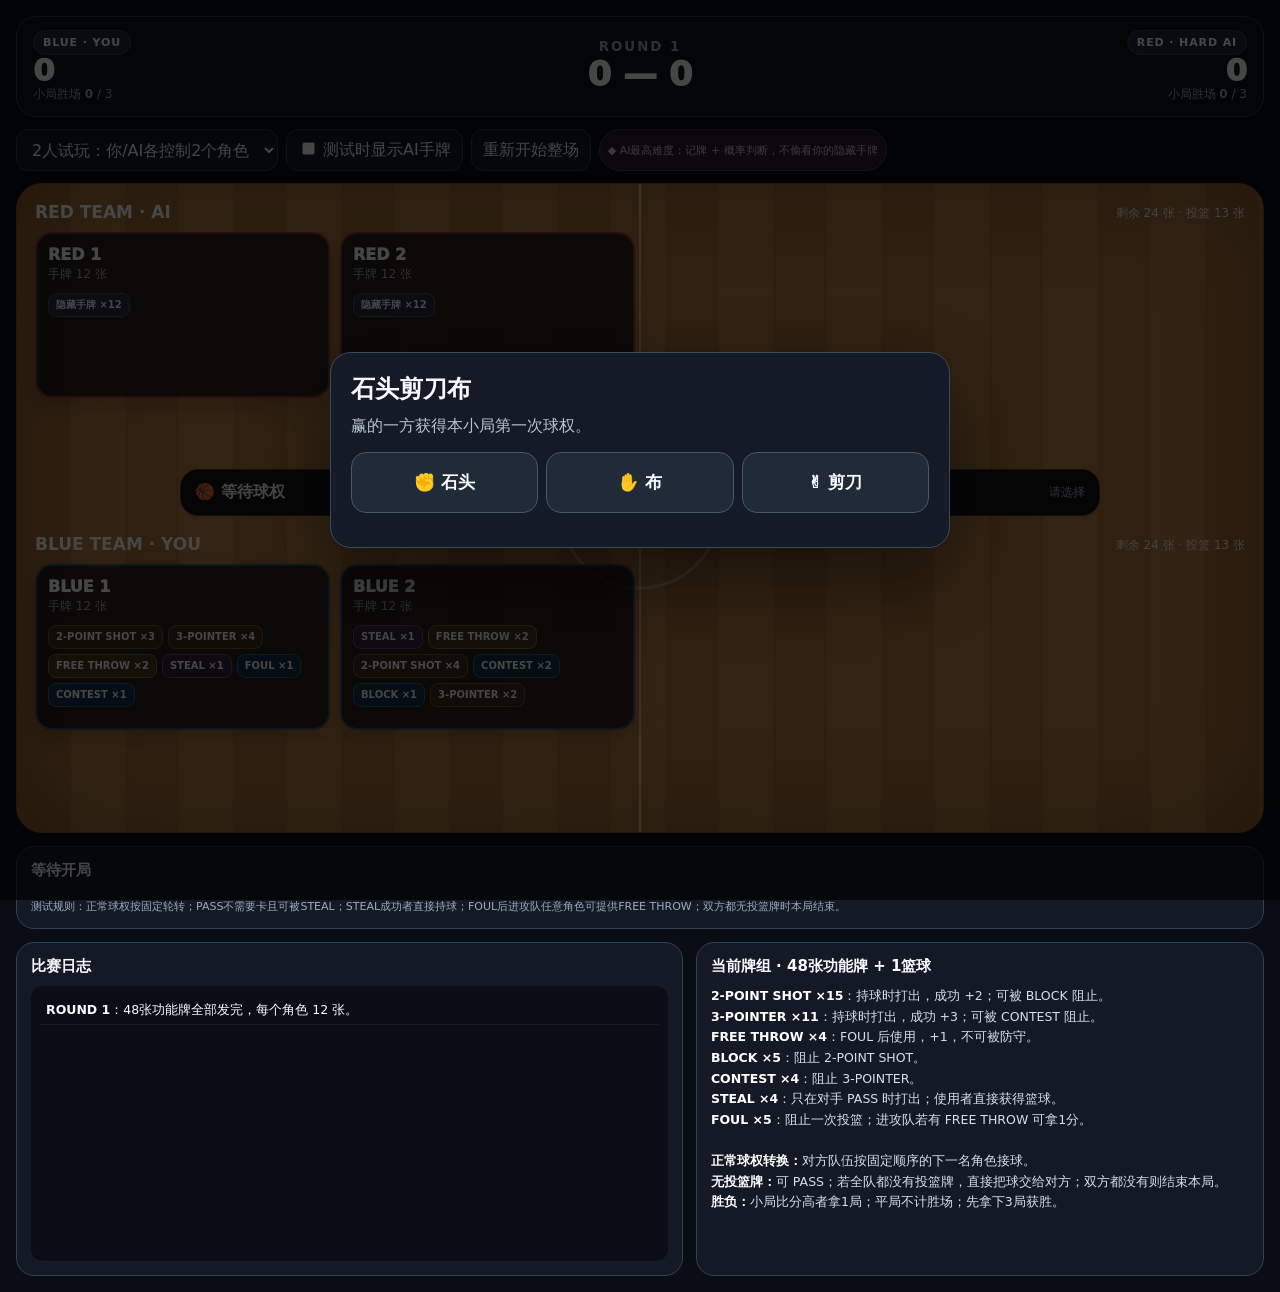
==== index.html @ f7224614 "Add basketball AI playtest prototype" ====
<!doctype html>
<html lang="zh-CN">
<head>
<meta charset="utf-8">
<meta name="viewport" content="width=device-width,initial-scale=1,viewport-fit=cover">
<title>Goal-Scoring Moment — Basketball Prototype</title>
<style>
:root{--bg:#090d14;--panel:#131a25;--panel2:#1a2331;--line:#344155;--text:#f7f9fc;--muted:#9cabbe;--blue:#3f9cff;--red:#ff5d65;--orange:#f4a340;--green:#52d38b;--yellow:#ffd65b;--purple:#b785ff}
*{box-sizing:border-box}html,body{margin:0;min-height:100%;background:#090d14;color:var(--text);font-family:Inter,ui-sans-serif,system-ui,-apple-system,BlinkMacSystemFont,"Segoe UI",sans-serif}button,select,input{font:inherit}button{cursor:pointer}.app{max-width:1440px;margin:auto;padding:16px}.top{position:sticky;top:8px;z-index:20;display:grid;grid-template-columns:1fr auto 1fr;gap:12px;align-items:center;padding:13px 16px;border:1px solid var(--line);border-radius:20px;background:rgba(15,20,29,.93);backdrop-filter:blur(14px);box-shadow:0 12px 32px rgba(0,0,0,.25)}.teamHead{display:flex;gap:10px;align-items:center}.teamHead.red{justify-content:flex-end;text-align:right}.tag{display:inline-flex;padding:5px 9px;border-radius:999px;font-size:11px;font-weight:900;letter-spacing:.08em;background:#202a39;border:1px solid #3a475b}.roundPts{font-size:31px;font-weight:1000;line-height:1}.wins{font-size:12px;color:var(--muted)}.center{text-align:center}.center small{display:block;color:var(--muted);letter-spacing:.15em;font-weight:800}.score{font-size:34px;font-weight:1000}.tools{display:flex;flex-wrap:wrap;gap:8px;margin:12px 0}.tool{color:var(--text);background:var(--panel);border:1px solid var(--line);border-radius:12px;padding:9px 11px}.tool:hover{border-color:#60718d}.court{position:relative;overflow:hidden;border-radius:26px;border:1px solid #6f5235;background:repeating-linear-gradient(90deg,#a9723a 0 54px,#b67e42 54px 108px);box-shadow:inset 0 0 120px rgba(0,0,0,.26);min-height:650px}.court:before{content:"";position:absolute;inset:0;background:linear-gradient(90deg,transparent 49.88%,rgba(255,255,255,.45) 49.9% 50.1%,transparent 50.12%),radial-gradient(circle at 50% 50%,transparent 0 78px,rgba(255,255,255,.35) 79px 81px,transparent 82px);pointer-events:none}.half{position:relative;z-index:2;padding:18px}.half.ai{min-height:285px}.half.you{min-height:285px}.halfTitle{display:flex;justify-content:space-between;align-items:end;margin-bottom:10px}.halfTitle h2{margin:0;font-size:17px}.halfTitle span{font-size:12px;color:#e6edf7}.roles{display:grid;grid-template-columns:repeat(4,minmax(0,1fr));gap:10px}.role{position:relative;min-height:166px;padding:11px;border-radius:17px;background:rgba(8,12,18,.79);border:2px solid rgba(255,255,255,.14);box-shadow:0 8px 24px rgba(0,0,0,.18);transition:.2s}.role.blue{border-color:rgba(63,156,255,.4)}.role.red{border-color:rgba(255,93,101,.4)}.role.ball{transform:translateY(-3px);box-shadow:0 0 0 3px rgba(244,163,64,.5),0 12px 28px rgba(0,0,0,.3)}.roleTop{display:flex;justify-content:space-between;align-items:center;gap:8px}.roleName{font-weight:950}.ball{font-size:26px}.count{font-size:12px;color:var(--muted);margin-top:2px}.chips{display:flex;flex-wrap:wrap;gap:5px;margin-top:10px}.chip{font-size:10px;font-weight:900;line-height:1;padding:6px 7px;border-radius:8px;border:1px solid #44536a;background:#243043}.chip.off{background:#422e18;border-color:#795329}.chip.def{background:#17354b;border-color:#2d678c}.chip.ft{background:#41391b;border-color:#7f702e}.chip.util{background:#352641;border-color:#6c4b84}.middle{position:relative;z-index:4;width:min(94%,920px);margin:0 auto;padding:12px 14px;border-radius:18px;background:rgba(8,13,20,.92);border:1px solid rgba(255,255,255,.17);display:grid;grid-template-columns:1fr auto 1fr;gap:12px;align-items:center}.middle .pos{font-weight:950}.middle .state{text-align:center;font-weight:900}.middle .hint{text-align:right;color:var(--muted);font-size:12px}.actionPanel{margin-top:13px;padding:14px;border-radius:18px;border:1px solid var(--line);background:var(--panel)}.actionPanel h3{margin:0 0 10px;font-size:15px}.actions{display:flex;flex-wrap:wrap;gap:8px}.btn{border:0;border-radius:12px;padding:10px 13px;color:white;font-weight:900;background:#344155}.btn.orange{background:#9a5819}.btn.blue{background:#22699f}.btn.red{background:#9c3a3f}.btn.green{background:#247349}.btn.purple{background:#68418c}.btn.ghost{background:#273142;border:1px solid #46546b}.btn:disabled{opacity:.35;cursor:not-allowed}.gridBottom{display:grid;grid-template-columns:1.08fr .92fr;gap:13px;margin-top:13px}.box{padding:14px;border-radius:18px;border:1px solid var(--line);background:var(--panel)}.box h3{margin:0 0 10px;font-size:15px}.log{height:275px;overflow:auto;padding:9px;border-radius:12px;background:#090e16;font-size:12.5px;line-height:1.55}.line{padding:5px 6px;border-bottom:1px solid rgba(255,255,255,.05)}.line.good{color:#bff5d3}.line.bad{color:#ffc0c4}.rules{font-size:12.5px;line-height:1.65;color:#d5deea}.rules strong{color:white}.subtle{color:var(--muted)}.overlay{display:none;position:fixed;inset:0;z-index:100;align-items:center;justify-content:center;padding:16px;background:rgba(0,0,0,.72)}.overlay.show{display:flex}.modal{width:min(620px,100%);padding:20px;border-radius:21px;background:#141b27;border:1px solid #3b495f;box-shadow:0 28px 90px rgba(0,0,0,.55)}.modal h2{margin:0 0 8px}.modal p{margin:7px 0;color:#b8c3d2;line-height:1.6}.modalActions{display:flex;flex-wrap:wrap;gap:8px;margin-top:14px}.choiceCards{display:grid;grid-template-columns:repeat(3,1fr);gap:8px;margin-top:14px}.choice{padding:18px 10px;border-radius:15px;border:1px solid #48566e;background:#202a39;color:#fff;font-weight:950;font-size:17px}.choice:hover{border-color:#91a3be}.tiny{font-size:11px;color:var(--muted);margin-top:9px}.aiBadge{display:inline-flex;align-items:center;gap:6px;padding:5px 8px;border-radius:999px;background:#2b2033;border:1px solid #584067;font-size:11px;color:#e4c9f4}.pulse{animation:pulse 1.1s infinite alternate}@keyframes pulse{from{filter:brightness(.9)}to{filter:brightness(1.25)}}
@media(max-width:920px){.roles{grid-template-columns:repeat(2,minmax(0,1fr))}.gridBottom{grid-template-columns:1fr}}
@media(max-width:620px){.app{padding:8px}.top{grid-template-columns:1fr 1fr}.center{grid-column:1/-1;grid-row:1}.teamHead{grid-row:2}.score{font-size:28px}.court{min-height:auto}.half{padding:10px}.roles{gap:7px}.role{min-height:145px;padding:9px}.middle{grid-template-columns:1fr;text-align:center}.middle .hint{text-align:center}.gridBottom{grid-template-columns:1fr}.tool{font-size:12px}.btn{font-size:12px;padding:9px 10px}.choiceCards{grid-template-columns:1fr}}
</style>
</head>
<body>
<div class="app">
  <div class="top">
    <div class="teamHead">
      <div><span class="tag">BLUE · YOU</span><div class="roundPts" id="blueScore">0</div><div class="wins">小局胜场 <b id="blueWins">0</b> / 3</div></div>
    </div>
    <div class="center"><small>ROUND <span id="roundNo">1</span></small><div class="score"><span id="centerBlue">0</span> — <span id="centerRed">0</span></div></div>
    <div class="teamHead red">
      <div><span class="tag">RED · HARD AI</span><div class="roundPts" id="redScore">0</div><div class="wins">小局胜场 <b id="redWins">0</b> / 3</div></div>
    </div>
  </div>

  <div class="tools">
    <select class="tool" id="mode">
      <option value="2">2人试玩：你/AI各控制2个角色</option>
      <option value="4">4人结构：每队2个角色</option>
      <option value="6">6人结构：每队3个角色</option>
      <option value="8">8人结构：每队4个角色</option>
    </select>
    <label class="tool"><input type="checkbox" id="reveal"> 测试时显示AI手牌</label>
    <button class="tool" id="restart">重新开始整场</button>
    <span class="aiBadge">◆ AI最高难度：记牌 + 概率判断，不偷看你的隐藏手牌</span>
  </div>

  <div class="court">
    <section class="half ai">
      <div class="halfTitle"><h2>RED TEAM · AI</h2><span id="redInfo"></span></div>
      <div class="roles" id="redRoles"></div>
    </section>
    <div class="middle">
      <div class="pos" id="possession">🏀 等待开局</div>
      <div class="state" id="stateText">石头剪刀布决定首攻</div>
      <div class="hint" id="hint">48张功能牌全部发完</div>
    </div>
    <section class="half you">
      <div class="halfTitle"><h2>BLUE TEAM · YOU</h2><span id="blueInfo"></span></div>
      <div class="roles" id="blueRoles"></div>
    </section>
  </div>

  <div class="actionPanel">
    <h3 id="actionTitle">等待开局</h3>
    <div class="actions" id="actions"></div>
    <div class="tiny">测试规则：正常球权按固定轮转；PASS不需要卡且可被STEAL；STEAL成功者直接持球；FOUL后进攻队任意角色可提供FREE THROW；双方都无投篮牌时本局结束。</div>
  </div>

  <div class="gridBottom">
    <div class="box"><h3>比赛日志</h3><div class="log" id="log"></div></div>
    <div class="box"><h3>当前牌组 · 48张功能牌 + 1篮球</h3><div class="rules">
      <strong>2-POINT SHOT ×15</strong>：持球时打出，成功 +2；可被 BLOCK 阻止。<br>
      <strong>3-POINTER ×11</strong>：持球时打出，成功 +3；可被 CONTEST 阻止。<br>
      <strong>FREE THROW ×4</strong>：FOUL 后使用，+1，不可被防守。<br>
      <strong>BLOCK ×5</strong>：阻止 2-POINT SHOT。<br>
      <strong>CONTEST ×4</strong>：阻止 3-POINTER。<br>
      <strong>STEAL ×4</strong>：只在对手 PASS 时打出；使用者直接获得篮球。<br>
      <strong>FOUL ×5</strong>：阻止一次投篮；进攻队若有 FREE THROW 可拿1分。<br><br>
      <strong>正常球权转换：</strong>对方队伍按固定顺序的下一名角色接球。<br>
      <strong>无投篮牌：</strong>可 PASS；若全队都没有投篮牌，直接把球交给对方；双方都没有则结束本局。<br>
      <strong>胜负：</strong>小局比分高者拿1局；平局不计胜场；先拿下3局获胜。
    </div></div>
  </div>
</div>

<div class="overlay" id="overlay"><div class="modal"><h2 id="modalTitle"></h2><div id="modalBody"></div><div class="modalActions" id="modalActions"></div></div></div>

<script>
(() => {
'use strict';
const SPEC={TWO:15,THREE:11,FT:4,BLOCK:5,CONTEST:4,STEAL:4,FOUL:5};
const NAME={TWO:'2-POINT SHOT',THREE:'3-POINTER',FT:'FREE THROW',BLOCK:'BLOCK',CONTEST:'CONTEST',STEAL:'STEAL',FOUL:'FOUL'};
const ELEM=id=>document.getElementById(id);
let G=null, busy=false;

function other(t){return t==='blue'?'red':'blue'}
function countCard(role,c){return role.hand.reduce((n,x)=>n+(x===c),0)}
function teamCount(team,c){return G.roles[team].reduce((n,r)=>n+countCard(r,c),0)}
function teamShots(team){return teamCount(team,'TWO')+teamCount(team,'THREE')}
function totalHand(team){return G.roles[team].reduce((n,r)=>n+r.hand.length,0)}
function roleById(id){return [...G.roles.blue,...G.roles.red].find(r=>r.id===id)}
function holder(){return G.holder?roleById(G.holder):null}
function removeCard(role,c){const i=role.hand.indexOf(c);if(i<0)return false;role.hand.splice(i,1);G.played[c]++;return true}
function sleep(ms){return new Promise(r=>setTimeout(r,ms))}
function shuffle(a){for(let i=a.length-1;i>0;i--){const j=Math.floor(Math.random()*(i+1));[a[i],a[j]]=[a[j],a[i]]}return a}
function makeDeck(){const a=[];Object.entries(SPEC).forEach(([c,n])=>{for(let i=0;i<n;i++)a.push(c)});return shuffle(a)}
function roleCount(mode){if(mode===6)return 3;if(mode===8)return 4;return 2}
function cardsPerRole(mode){return 48/(roleCount(mode)*2)}
function makeRole(team,i){return{id:(team==='blue'?'B':'R')+(i+1),team,label:(team==='blue'?'BLUE ':'RED ')+(i+1),hand:[]}}
function log(msg,cls=''){const d=document.createElement('div');d.className='line '+cls;d.innerHTML=msg;ELEM('log').appendChild(d);ELEM('log').scrollTop=ELEM('log').scrollHeight}
function clearLog(){ELEM('log').innerHTML=''}
function setStatus(s,h=''){ELEM('stateText').textContent=s;ELEM('hint').textContent=h}
function showModal(title,body,buttons=[]){ELEM('modalTitle').textContent=title;ELEM('modalBody').innerHTML=body;const a=ELEM('modalActions');a.innerHTML='';buttons.forEach(b=>{const x=document.createElement('button');x.className='btn '+(b.cls||'ghost');x.textContent=b.text;x.onclick=()=>{hideModal();b.fn&&b.fn()};a.appendChild(x)});ELEM('overlay').classList.add('show')}
function hideModal(){ELEM('overlay').classList.remove('show')}

function newMatch(){
  const mode=+ELEM('mode').value;
  G={mode,round:1,wins:{blue:0,red:0},score:{blue:0,red:0},roles:{blue:[],red:[]},holder:null,next:{blue:0,red:0},played:{TWO:0,THREE:0,FT:0,BLOCK:0,CONTEST:0,STEAL:0,FOUL:0},roundOver:false,matchOver:false};
  clearLog();setupRound();
}
function setupRound(){
  const n=roleCount(G.mode), deck=makeDeck(), each=cardsPerRole(G.mode);
  G.score={blue:0,red:0};G.holder=null;G.next={blue:0,red:0};G.roundOver=false;G.played={TWO:0,THREE:0,FT:0,BLOCK:0,CONTEST:0,STEAL:0,FOUL:0};G.roles={blue:[],red:[]};
  for(let i=0;i<n;i++){G.roles.blue.push(makeRole('blue',i));G.roles.red.push(makeRole('red',i))}
  const order=[];for(let i=0;i<n;i++){order.push(G.roles.blue[i],G.roles.red[i])}
  let p=0;while(deck.length){order[p%order.length].hand.push(deck.pop());p++}
  log(`<b>ROUND ${G.round}</b>：48张功能牌全部发完，每个角色 ${each} 张。`);
  render();rpsPrompt();
}
function rpsPrompt(){
  setStatus('石头剪刀布决定首攻','请选择');
  showModal('石头剪刀布',`<p>赢的一方获得本小局第一次球权。</p><div class="choiceCards"><button class="choice" data-rps="rock">✊ 石头</button><button class="choice" data-rps="paper">✋ 布</button><button class="choice" data-rps="scissors">✌️ 剪刀</button></div>`,[]);
  [...document.querySelectorAll('[data-rps]')].forEach(x=>x.onclick=()=>resolveRPS(x.dataset.rps));
}
function resolveRPS(user){
  const opts=['rock','paper','scissors'], ai=opts[Math.floor(Math.random()*3)], win={rock:'scissors',scissors:'paper',paper:'rock'};hideModal();
  const zh={rock:'石头',paper:'布',scissors:'剪刀'};
  if(user===ai){log(`猜拳：你 ${zh[user]}，AI ${zh[ai]}，平局，重来。`);setTimeout(rpsPrompt,250);return}
  const blue=win[user]===ai;log(`猜拳：你 ${zh[user]}，AI ${zh[ai]} → <b>${blue?'BLUE先攻':'RED先攻'}</b>。`,blue?'good':'bad');
  normalPossession(blue?'blue':'red',true);
}
function normalPossession(team,isStart=false){
  if(teamShots('blue')===0&&teamShots('red')===0){endRound();return}
  if(teamShots(team)===0){
    const opp=other(team);
    if(teamShots(opp)===0){endRound();return}
    log(`${team.toUpperCase()} 全队已经没有投篮牌，篮球直接交给 ${opp.toUpperCase()}。`);
    normalPossession(opp);return;
  }
  const roles=G.roles[team],idx=G.next[team]%roles.length;G.next[team]=(idx+1)%roles.length;G.holder=roles[idx].id;
  log(`${isStart?'首攻':'正常球权转换'} → <b>${roles[idx].label} 🏀</b>`);
  render();scheduleTurn();
}
function possessionToRole(role,reason){G.holder=role.id;log(`${reason} → <b>${role.label} 🏀</b>`);render();scheduleTurn()}
function scheduleTurn(){
  if(G.roundOver||G.matchOver)return;const h=holder();if(!h)return;
  setStatus(`${h.label} 持球`,h.team==='blue'?'你可以行动':'AI正在计算最优动作');
  if(h.team==='blue'){busy=false;renderActions()}else{busy=true;renderActions();setTimeout(aiTurn,620)}
}

function render(){
  ELEM('blueScore').textContent=G.score.blue;ELEM('redScore').textContent=G.score.red;ELEM('centerBlue').textContent=G.score.blue;ELEM('centerRed').textContent=G.score.red;ELEM('blueWins').textContent=G.wins.blue;ELEM('redWins').textContent=G.wins.red;ELEM('roundNo').textContent=G.round;
  const h=holder();ELEM('possession').textContent=h?`🏀 ${h.label} 持球`:'🏀 等待球权';
  ELEM('blueInfo').textContent=`剩余 ${totalHand('blue')} 张 · 投篮 ${teamShots('blue')} 张`;ELEM('redInfo').textContent=`剩余 ${totalHand('red')} 张 · 投篮 ${teamShots('red')} 张`;
  renderRoles('blue');renderRoles('red');renderActions();
}
function chipClass(c){if(c==='TWO'||c==='THREE')return'off';if(c==='BLOCK'||c==='CONTEST'||c==='FOUL')return'def';if(c==='FT')return'ft';return'util'}
function renderRoles(team){
  const root=ELEM(team+'Roles');root.innerHTML='';const reveal=team==='blue'||ELEM('reveal').checked;
  G.roles[team].forEach(r=>{const d=document.createElement('div');d.className=`role ${team} ${G.holder===r.id?'ball':''}`;let html=`<div class="roleTop"><div><div class="roleName">${r.label}</div><div class="count">手牌 ${r.hand.length} 张</div></div><div class="ball">${G.holder===r.id?'🏀':''}</div></div>`;
    if(reveal){const counts={};r.hand.forEach(c=>counts[c]=(counts[c]||0)+1);html+=`<div class="chips">`+Object.entries(counts).map(([c,n])=>`<span class="chip ${chipClass(c)}">${NAME[c]} ×${n}</span>`).join('')+`</div>`}else{html+=`<div class="chips"><span class="chip">隐藏手牌 ×${r.hand.length}</span></div>`}
    d.innerHTML=html;root.appendChild(d)
  })
}
function addAction(text,cls,fn,disabled=false){const b=document.createElement('button');b.className='btn '+cls;b.textContent=text;b.disabled=disabled;b.onclick=fn;ELEM('actions').appendChild(b)}
function renderActions(){
  const root=ELEM('actions');root.innerHTML='';if(!G||G.roundOver||G.matchOver)return;const h=holder();if(!h){ELEM('actionTitle').textContent='等待开局';return}
  if(h.team!=='blue'){ELEM('actionTitle').textContent='AI回合：正在计算';addAction('AI THINKING…','purple',()=>{},true);return}
  ELEM('actionTitle').textContent=`${h.label} 持球：选择动作`;
  if(countCard(h,'TWO'))addAction(`2-POINT SHOT ×${countCard(h,'TWO')}`,'orange',()=>humanShoot('TWO'));
  if(countCard(h,'THREE'))addAction(`3-POINTER ×${countCard(h,'THREE')}`,'orange',()=>humanShoot('THREE'));
  G.roles.blue.filter(r=>r.id!==h.id).forEach(r=>addAction(`PASS → ${r.label}`,'blue',()=>humanPass(r)));
  if(teamShots('blue')===0)addAction('全队无投篮牌 → 交球给RED','ghost',()=>{if(!busy){busy=true;normalPossession('red')}});
}

async function humanShoot(card){if(busy)return;busy=true;const h=holder();removeCard(h,card);render();log(`<b>${h.label}</b> 打出 <b>${NAME[card]}</b>。`);await sleep(430);await aiDefendShot(card,h)}
function aiPickDefender(card){
  const need=card==='TWO'?'BLOCK':'CONTEST',team=G.roles.red;
  const exact=team.filter(r=>countCard(r,need)>0);
  if(exact.length)return{role:bestRoleForDefense(exact,need),card:need};
  const fouls=team.filter(r=>countCard(r,'FOUL')>0);
  if(!fouls.length)return null;
  if(card==='THREE')return{role:bestRoleForDefense(fouls,'FOUL'),card:'FOUL'};
  const estimatedThrees=estimateUnseen('THREE');
  const estimatedContests=teamCount('red','CONTEST');
  const late=teamShots('blue')<=4||Math.abs(G.score.blue-G.score.red)<=2&&teamShots('blue')<=7;
  const foulSurplus=teamCount('red','FOUL')>Math.max(0,estimatedThrees-estimatedContests);
  return (late||foulSurplus)?{role:bestRoleForDefense(fouls,'FOUL'),card:'FOUL'}:null;
}
function bestRoleForDefense(list,c){return [...list].sort((a,b)=>countCard(b,c)-countCard(a,c)||a.hand.length-b.hand.length)[0]}
async function aiDefendShot(card,attacker){
  const d=aiPickDefender(card);
  if(!d){const pts=card==='TWO'?2:3;G.score.blue+=pts;log(`AI选择不防守 → BLUE <b>+${pts}</b>。`,'good');render();await sleep(350);normalPossession('red');return}
  removeCard(d.role,d.card);render();
  if(d.card==='FOUL'){log(`<b>${d.role.label}</b> 打出 <b>FOUL</b>，阻止本次投篮。`,'bad');await sleep(320);await resolveFreeThrow('blue');normalPossession('red');return}
  log(`<b>${d.role.label}</b> 打出 <b>${NAME[d.card]}</b> → 投篮失败。`,'bad');await sleep(320);normalPossession('red')
}
async function humanPass(target){if(busy)return;busy=true;const from=holder();log(`<b>${from.label}</b> PASS → <b>${target.label}</b>。`);await sleep(420);const stealers=G.roles.red.filter(r=>countCard(r,'STEAL')>0);
  if(stealers.length){const s=bestStealer(stealers);removeCard(s,'STEAL');log(`<b>${s.label}</b> 打出 <b>STEAL</b>！抢断成功。`,'bad');render();await sleep(350);possessionToRole(s,'STEAL成功');return}
  log(`传球成功，${target.label} 接到篮球。`,'good');possessionToRole(target,'PASS成功')
}
function bestStealer(list){return [...list].sort((a,b)=>offenseValue(b)-offenseValue(a)||countCard(b,'STEAL')-countCard(a,'STEAL'))[0]}
function offenseValue(r){return countCard(r,'THREE')*3+countCard(r,'TWO')*2}

async function aiTurn(){
  if(G.roundOver||G.matchOver)return;const h=holder();if(!h||h.team!=='red')return;
  if(teamShots('red')===0){busy=false;normalPossession('blue');return}
  const two=countCard(h,'TWO'),three=countCard(h,'THREE');
  if(!two&&!three){const target=bestAIPassTarget(h);if(target){await aiPass(h,target);return}busy=false;normalPossession('blue');return}
  const ev2=two?estimateShotEV('TWO'):-99,ev3=three?estimateShotEV('THREE'):-99;
  const bestTarget=bestAIPassTarget(h),passGain=bestTarget?Math.max(estimateShotEVForRole(bestTarget,'TWO'),estimateShotEVForRole(bestTarget,'THREE')): -99;
  const stealRisk=estimateBlueHas('STEAL');
  if(bestTarget&&passGain>Math.max(ev2,ev3)+0.75&&stealRisk<0.42){await aiPass(h,bestTarget);return}
  await aiShoot(ev3>ev2?'THREE':'TWO');
}
function bestAIPassTarget(from){const cands=G.roles.red.filter(r=>r.id!==from.id&&(countCard(r,'TWO')||countCard(r,'THREE')));if(!cands.length)return null;return [...cands].sort((a,b)=>Math.max(estimateShotEVForRole(b,'TWO'),estimateShotEVForRole(b,'THREE'))-Math.max(estimateShotEVForRole(a,'TWO'),estimateShotEVForRole(a,'THREE')))[0]}
function estimateShotEVForRole(r,c){if(!countCard(r,c))return-99;return estimateShotEV(c)}
function estimateShotEV(c){const base=c==='TWO'?2:3,exact=c==='TWO'?'BLOCK':'CONTEST';const pExact=estimateBlueHas(exact),pFoul=estimateBlueHas('FOUL')*(1-pExact),pFT=estimateBlueHas('FT');return base*(1-pExact-pFoul)+1*pFoul*pFT}
function estimateUnseen(c){return Math.max(0,SPEC[c]-G.played[c]-teamCount('red',c))}
function estimateBlueHas(c){
  const unseenTotal=totalHand('blue');if(unseenTotal<=0)return 0;const copies=estimateUnseen(c);if(copies<=0)return 0;
  return Math.min(.995,copies/unseenTotal*4.2);
}
async function aiShoot(card){const h=holder();removeCard(h,card);render();log(`<b>${h.label}</b> 打出 <b>${NAME[card]}</b>。`,'bad');await sleep(380);promptHumanDefense(card,h)}
function availableHumanDef(card){const exact=card==='TWO'?'BLOCK':'CONTEST';return{exact,exactRoles:G.roles.blue.filter(r=>countCard(r,exact)>0),foulRoles:G.roles.blue.filter(r=>countCard(r,'FOUL')>0)}}
function promptHumanDefense(card,attacker){
  const d=availableHumanDef(card),pts=card==='TWO'?2:3,buttons=[];
  d.exactRoles.forEach(r=>buttons.push({text:`${r.label}: ${d.exact}`,cls:'blue',fn:()=>humanDefenseChoice(card,r,d.exact)}));
  d.foulRoles.forEach(r=>buttons.push({text:`${r.label}: FOUL`,cls:'red',fn:()=>humanDefenseChoice(card,r,'FOUL')}));
  buttons.push({text:`不防守（AI +${pts}）`,cls:'ghost',fn:()=>humanDefenseChoice(card,null,null)});
  showModal(`AI打出 ${NAME[card]}`,`<p>${attacker.label} 正在投篮。选择你的防守方式。</p>`,buttons)
}
async function humanDefenseChoice(card,role,def){
  if(!def){const pts=card==='TWO'?2:3;G.score.red+=pts;log(`BLUE选择不防守 → RED <b>+${pts}</b>。`,'bad');render();await sleep(250);busy=false;normalPossession('blue');return}
  removeCard(role,def);render();log(`<b>${role.label}</b> 打出 <b>${NAME[def]}</b>。`,'good');
  if(def==='FOUL'){await resolveFreeThrow('red');busy=false;normalPossession('blue');return}
  log(`防守成功，RED 本次投篮 0 分。`,'good');await sleep(220);busy=false;normalPossession('blue')
}
async function aiPass(from,target){log(`<b>${from.label}</b> PASS → <b>${target.label}</b>。`,'bad');await sleep(350);const stealers=G.roles.blue.filter(r=>countCard(r,'STEAL')>0);
  if(!stealers.length){log(`AI传球成功，${target.label} 接球。`);possessionToRole(target,'PASS成功');return}
  const buttons=stealers.map(r=>({text:`${r.label}: STEAL`,cls:'green',fn:()=>humanSteal(r)}));buttons.push({text:'不抢断',cls:'ghost',fn:()=>{log(`BLUE放弃STEAL，${target.label} 接球。`);possessionToRole(target,'PASS成功')}});
  showModal('AI正在传球',`<p>${from.label} → ${target.label}。你可以在传球过程中使用 STEAL。</p>`,buttons)
}
function humanSteal(role){removeCard(role,'STEAL');log(`<b>${role.label}</b> 打出 <b>STEAL</b>！直接获得篮球。`,'good');render();busy=false;possessionToRole(role,'STEAL成功')}

async function resolveFreeThrow(team){
  const roles=G.roles[team].filter(r=>countCard(r,'FT')>0);if(!roles.length){log(`${team.toUpperCase()} 没有 FREE THROW，本次犯规没有得分。`);return}
  if(team==='red'){
    const r=[...roles].sort((a,b)=>a.hand.length-b.hand.length)[0];removeCard(r,'FT');G.score.red+=1;log(`${r.label} 提供 <b>FREE THROW</b> → RED <b>+1</b>。`,'bad');render();await sleep(220);return
  }
  await new Promise(resolve=>{const buttons=roles.map(r=>({text:`${r.label}: FREE THROW +1`,cls:'green',fn:()=>{removeCard(r,'FT');G.score.blue+=1;log(`${r.label} 提供 <b>FREE THROW</b> → BLUE <b>+1</b>。`,'good');render();resolve()}}));showModal('FOUL → FREE THROW',`<p>选择你队里哪一个角色提供 FREE THROW。</p>`,buttons)})
}

function endRound(){
  if(G.roundOver)return;G.roundOver=true;G.holder=null;render();const b=G.score.blue,r=G.score.red;
  if(b>r){G.wins.blue++;log(`<b>本局结束：BLUE ${b} — ${r} RED，BLUE拿下1局。</b>`,'good')}
  else if(r>b){G.wins.red++;log(`<b>本局结束：BLUE ${b} — ${r} RED，RED拿下1局。</b>`,'bad')}
  else log(`<b>本局 ${b} — ${r} 平局，不计任何一方胜场。</b>`);
  render();
  if(G.wins.blue>=3||G.wins.red>=3){G.matchOver=true;const w=G.wins.blue>G.wins.red?'BLUE · YOU':'RED · HARD AI';showModal('整场结束',`<p><b>${w}</b> 率先拿下3局。</p><p>最终小局胜场：BLUE ${G.wins.blue} — ${G.wins.red} RED</p>`,[{text:'再来一场',cls:'green',fn:newMatch}]);return}
  showModal('小局结束',`<p>本局比分：<b>BLUE ${b} — ${r} RED</b></p><p>${b===r?'平局不计胜场。':'当前小局胜场：BLUE '+G.wins.blue+' — '+G.wins.red+' RED'}</p>`,[{text:'下一小局',cls:'green',fn:()=>{G.round++;setupRound()}}])
}

ELEM('restart').onclick=()=>showModal('重新开始？','<p>当前整场进度会被清空。</p>',[{text:'确定重新开始',cls:'red',fn:newMatch},{text:'取消',cls:'ghost',fn:()=>{}}]);
ELEM('mode').onchange=()=>showModal('切换测试人数','<p>切换人数结构会重新开始整场。</p>',[{text:'确定',cls:'green',fn:newMatch},{text:'取消',cls:'ghost',fn:()=>{}}]);
ELEM('reveal').onchange=render;
newMatch();
})();
</script>
</body>
</html>
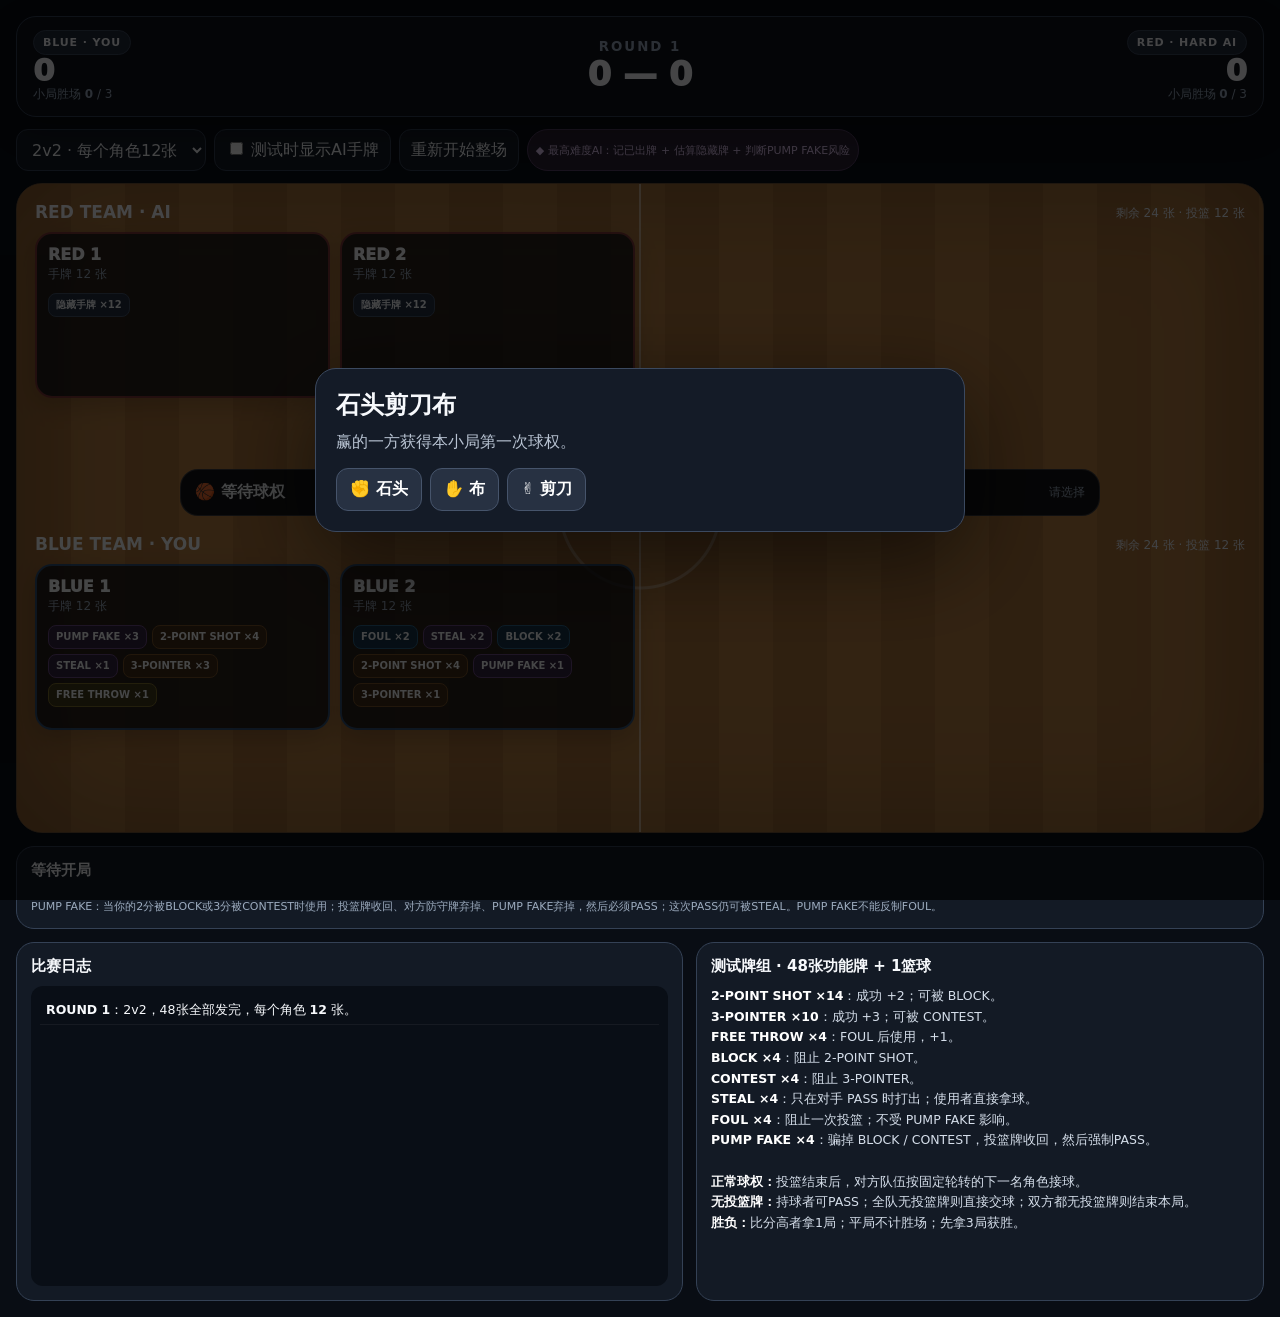
==== commit e27c8a8f: "Add Pump Fake and 2v2 3v3 4v4 test modes" ====
--- a/index.html
+++ b/index.html
@@ -5,265 +5,186 @@
 <meta name="viewport" content="width=device-width,initial-scale=1,viewport-fit=cover">
 <title>Goal-Scoring Moment — Basketball Prototype</title>
 <style>
-:root{--bg:#090d14;--panel:#131a25;--panel2:#1a2331;--line:#344155;--text:#f7f9fc;--muted:#9cabbe;--blue:#3f9cff;--red:#ff5d65;--orange:#f4a340;--green:#52d38b;--yellow:#ffd65b;--purple:#b785ff}
-*{box-sizing:border-box}html,body{margin:0;min-height:100%;background:#090d14;color:var(--text);font-family:Inter,ui-sans-serif,system-ui,-apple-system,BlinkMacSystemFont,"Segoe UI",sans-serif}button,select,input{font:inherit}button{cursor:pointer}.app{max-width:1440px;margin:auto;padding:16px}.top{position:sticky;top:8px;z-index:20;display:grid;grid-template-columns:1fr auto 1fr;gap:12px;align-items:center;padding:13px 16px;border:1px solid var(--line);border-radius:20px;background:rgba(15,20,29,.93);backdrop-filter:blur(14px);box-shadow:0 12px 32px rgba(0,0,0,.25)}.teamHead{display:flex;gap:10px;align-items:center}.teamHead.red{justify-content:flex-end;text-align:right}.tag{display:inline-flex;padding:5px 9px;border-radius:999px;font-size:11px;font-weight:900;letter-spacing:.08em;background:#202a39;border:1px solid #3a475b}.roundPts{font-size:31px;font-weight:1000;line-height:1}.wins{font-size:12px;color:var(--muted)}.center{text-align:center}.center small{display:block;color:var(--muted);letter-spacing:.15em;font-weight:800}.score{font-size:34px;font-weight:1000}.tools{display:flex;flex-wrap:wrap;gap:8px;margin:12px 0}.tool{color:var(--text);background:var(--panel);border:1px solid var(--line);border-radius:12px;padding:9px 11px}.tool:hover{border-color:#60718d}.court{position:relative;overflow:hidden;border-radius:26px;border:1px solid #6f5235;background:repeating-linear-gradient(90deg,#a9723a 0 54px,#b67e42 54px 108px);box-shadow:inset 0 0 120px rgba(0,0,0,.26);min-height:650px}.court:before{content:"";position:absolute;inset:0;background:linear-gradient(90deg,transparent 49.88%,rgba(255,255,255,.45) 49.9% 50.1%,transparent 50.12%),radial-gradient(circle at 50% 50%,transparent 0 78px,rgba(255,255,255,.35) 79px 81px,transparent 82px);pointer-events:none}.half{position:relative;z-index:2;padding:18px}.half.ai{min-height:285px}.half.you{min-height:285px}.halfTitle{display:flex;justify-content:space-between;align-items:end;margin-bottom:10px}.halfTitle h2{margin:0;font-size:17px}.halfTitle span{font-size:12px;color:#e6edf7}.roles{display:grid;grid-template-columns:repeat(4,minmax(0,1fr));gap:10px}.role{position:relative;min-height:166px;padding:11px;border-radius:17px;background:rgba(8,12,18,.79);border:2px solid rgba(255,255,255,.14);box-shadow:0 8px 24px rgba(0,0,0,.18);transition:.2s}.role.blue{border-color:rgba(63,156,255,.4)}.role.red{border-color:rgba(255,93,101,.4)}.role.ball{transform:translateY(-3px);box-shadow:0 0 0 3px rgba(244,163,64,.5),0 12px 28px rgba(0,0,0,.3)}.roleTop{display:flex;justify-content:space-between;align-items:center;gap:8px}.roleName{font-weight:950}.ball{font-size:26px}.count{font-size:12px;color:var(--muted);margin-top:2px}.chips{display:flex;flex-wrap:wrap;gap:5px;margin-top:10px}.chip{font-size:10px;font-weight:900;line-height:1;padding:6px 7px;border-radius:8px;border:1px solid #44536a;background:#243043}.chip.off{background:#422e18;border-color:#795329}.chip.def{background:#17354b;border-color:#2d678c}.chip.ft{background:#41391b;border-color:#7f702e}.chip.util{background:#352641;border-color:#6c4b84}.middle{position:relative;z-index:4;width:min(94%,920px);margin:0 auto;padding:12px 14px;border-radius:18px;background:rgba(8,13,20,.92);border:1px solid rgba(255,255,255,.17);display:grid;grid-template-columns:1fr auto 1fr;gap:12px;align-items:center}.middle .pos{font-weight:950}.middle .state{text-align:center;font-weight:900}.middle .hint{text-align:right;color:var(--muted);font-size:12px}.actionPanel{margin-top:13px;padding:14px;border-radius:18px;border:1px solid var(--line);background:var(--panel)}.actionPanel h3{margin:0 0 10px;font-size:15px}.actions{display:flex;flex-wrap:wrap;gap:8px}.btn{border:0;border-radius:12px;padding:10px 13px;color:white;font-weight:900;background:#344155}.btn.orange{background:#9a5819}.btn.blue{background:#22699f}.btn.red{background:#9c3a3f}.btn.green{background:#247349}.btn.purple{background:#68418c}.btn.ghost{background:#273142;border:1px solid #46546b}.btn:disabled{opacity:.35;cursor:not-allowed}.gridBottom{display:grid;grid-template-columns:1.08fr .92fr;gap:13px;margin-top:13px}.box{padding:14px;border-radius:18px;border:1px solid var(--line);background:var(--panel)}.box h3{margin:0 0 10px;font-size:15px}.log{height:275px;overflow:auto;padding:9px;border-radius:12px;background:#090e16;font-size:12.5px;line-height:1.55}.line{padding:5px 6px;border-bottom:1px solid rgba(255,255,255,.05)}.line.good{color:#bff5d3}.line.bad{color:#ffc0c4}.rules{font-size:12.5px;line-height:1.65;color:#d5deea}.rules strong{color:white}.subtle{color:var(--muted)}.overlay{display:none;position:fixed;inset:0;z-index:100;align-items:center;justify-content:center;padding:16px;background:rgba(0,0,0,.72)}.overlay.show{display:flex}.modal{width:min(620px,100%);padding:20px;border-radius:21px;background:#141b27;border:1px solid #3b495f;box-shadow:0 28px 90px rgba(0,0,0,.55)}.modal h2{margin:0 0 8px}.modal p{margin:7px 0;color:#b8c3d2;line-height:1.6}.modalActions{display:flex;flex-wrap:wrap;gap:8px;margin-top:14px}.choiceCards{display:grid;grid-template-columns:repeat(3,1fr);gap:8px;margin-top:14px}.choice{padding:18px 10px;border-radius:15px;border:1px solid #48566e;background:#202a39;color:#fff;font-weight:950;font-size:17px}.choice:hover{border-color:#91a3be}.tiny{font-size:11px;color:var(--muted);margin-top:9px}.aiBadge{display:inline-flex;align-items:center;gap:6px;padding:5px 8px;border-radius:999px;background:#2b2033;border:1px solid #584067;font-size:11px;color:#e4c9f4}.pulse{animation:pulse 1.1s infinite alternate}@keyframes pulse{from{filter:brightness(.9)}to{filter:brightness(1.25)}}
+:root{--bg:#090d14;--panel:#131a25;--line:#344155;--text:#f7f9fc;--muted:#9cabbe;--blue:#3f9cff;--red:#ff5d65;--orange:#f4a340;--green:#52d38b;--yellow:#ffd65b;--purple:#b785ff}
+*{box-sizing:border-box}html,body{margin:0;min-height:100%;background:var(--bg);color:var(--text);font-family:Inter,ui-sans-serif,system-ui,-apple-system,BlinkMacSystemFont,"Segoe UI",sans-serif}button,select,input{font:inherit}button{cursor:pointer}.app{max-width:1440px;margin:auto;padding:16px}.top{position:sticky;top:8px;z-index:20;display:grid;grid-template-columns:1fr auto 1fr;gap:12px;align-items:center;padding:13px 16px;border:1px solid var(--line);border-radius:20px;background:rgba(15,20,29,.93);backdrop-filter:blur(14px);box-shadow:0 12px 32px rgba(0,0,0,.25)}.teamHead{display:flex;gap:10px;align-items:center}.teamHead.red{justify-content:flex-end;text-align:right}.tag{display:inline-flex;padding:5px 9px;border-radius:999px;font-size:11px;font-weight:900;letter-spacing:.08em;background:#202a39;border:1px solid #3a475b}.roundPts{font-size:31px;font-weight:1000;line-height:1}.wins{font-size:12px;color:var(--muted)}.center{text-align:center}.center small{display:block;color:var(--muted);letter-spacing:.15em;font-weight:800}.score{font-size:34px;font-weight:1000}.tools{display:flex;flex-wrap:wrap;gap:8px;margin:12px 0}.tool{color:var(--text);background:var(--panel);border:1px solid var(--line);border-radius:12px;padding:9px 11px}.court{position:relative;overflow:hidden;border-radius:26px;border:1px solid #6f5235;background:repeating-linear-gradient(90deg,#a9723a 0 54px,#b67e42 54px 108px);box-shadow:inset 0 0 120px rgba(0,0,0,.26);min-height:650px}.court:before{content:"";position:absolute;inset:0;background:linear-gradient(90deg,transparent 49.88%,rgba(255,255,255,.45) 49.9% 50.1%,transparent 50.12%),radial-gradient(circle at 50% 50%,transparent 0 78px,rgba(255,255,255,.35) 79px 81px,transparent 82px);pointer-events:none}.half{position:relative;z-index:2;padding:18px;min-height:285px}.halfTitle{display:flex;justify-content:space-between;align-items:end;margin-bottom:10px}.halfTitle h2{margin:0;font-size:17px}.halfTitle span{font-size:12px;color:#e6edf7}.roles{display:grid;grid-template-columns:repeat(4,minmax(0,1fr));gap:10px}.role{position:relative;min-height:166px;padding:11px;border-radius:17px;background:rgba(8,12,18,.79);border:2px solid rgba(255,255,255,.14);box-shadow:0 8px 24px rgba(0,0,0,.18);transition:.2s}.role.blue{border-color:rgba(63,156,255,.4)}.role.red{border-color:rgba(255,93,101,.4)}.role.ball{transform:translateY(-3px);box-shadow:0 0 0 3px rgba(244,163,64,.5),0 12px 28px rgba(0,0,0,.3)}.roleTop{display:flex;justify-content:space-between;align-items:center;gap:8px}.roleName{font-weight:950}.ball{font-size:26px}.count{font-size:12px;color:var(--muted);margin-top:2px}.chips{display:flex;flex-wrap:wrap;gap:5px;margin-top:10px}.chip{font-size:10px;font-weight:900;line-height:1;padding:6px 7px;border-radius:8px;border:1px solid #44536a;background:#243043}.chip.off{background:#422e18;border-color:#795329}.chip.def{background:#17354b;border-color:#2d678c}.chip.ft{background:#41391b;border-color:#7f702e}.chip.util{background:#352641;border-color:#6c4b84}.middle{position:relative;z-index:4;width:min(94%,920px);margin:0 auto;padding:12px 14px;border-radius:18px;background:rgba(8,13,20,.92);border:1px solid rgba(255,255,255,.17);display:grid;grid-template-columns:1fr auto 1fr;gap:12px;align-items:center}.middle .pos{font-weight:950}.middle .state{text-align:center;font-weight:900}.middle .hint{text-align:right;color:var(--muted);font-size:12px}.actionPanel{margin-top:13px;padding:14px;border-radius:18px;border:1px solid var(--line);background:var(--panel)}.actionPanel h3{margin:0 0 10px;font-size:15px}.actions{display:flex;flex-wrap:wrap;gap:8px}.btn{border:0;border-radius:12px;padding:10px 13px;color:white;font-weight:900;background:#344155}.btn.orange{background:#9a5819}.btn.blue{background:#22699f}.btn.red{background:#9c3a3f}.btn.green{background:#247349}.btn.purple{background:#68418c}.btn.yellow{background:#806b19}.btn.ghost{background:#273142;border:1px solid #46546b}.btn:disabled{opacity:.35;cursor:not-allowed}.gridBottom{display:grid;grid-template-columns:1.08fr .92fr;gap:13px;margin-top:13px}.box{padding:14px;border-radius:18px;border:1px solid var(--line);background:var(--panel)}.box h3{margin:0 0 10px;font-size:15px}.log{height:300px;overflow:auto;padding:9px;border-radius:12px;background:#090e16;font-size:12.5px;line-height:1.55}.line{padding:5px 6px;border-bottom:1px solid rgba(255,255,255,.05)}.line.good{color:#bff5d3}.line.bad{color:#ffc0c4}.line.special{color:#ffe79a}.rules{font-size:12.5px;line-height:1.65;color:#d5deea}.rules strong{color:white}.overlay{display:none;position:fixed;inset:0;z-index:100;align-items:center;justify-content:center;padding:16px;background:rgba(0,0,0,.72)}.overlay.show{display:flex}.modal{width:min(650px,100%);padding:20px;border-radius:21px;background:#141b27;border:1px solid #3b495f;box-shadow:0 28px 90px rgba(0,0,0,.55)}.modal h2{margin:0 0 8px}.modal p{margin:7px 0;color:#b8c3d2;line-height:1.6}.modalActions{display:flex;flex-wrap:wrap;gap:8px;margin-top:14px}.choiceCards{display:grid;grid-template-columns:repeat(3,1fr);gap:8px;margin-top:14px}.choice{padding:18px 10px;border-radius:15px;border:1px solid #48566e;background:#202a39;color:#fff;font-weight:950;font-size:17px}.tiny{font-size:11px;color:var(--muted);margin-top:9px}.aiBadge{display:inline-flex;align-items:center;gap:6px;padding:5px 8px;border-radius:999px;background:#2b2033;border:1px solid #584067;font-size:11px;color:#e4c9f4}
 @media(max-width:920px){.roles{grid-template-columns:repeat(2,minmax(0,1fr))}.gridBottom{grid-template-columns:1fr}}
-@media(max-width:620px){.app{padding:8px}.top{grid-template-columns:1fr 1fr}.center{grid-column:1/-1;grid-row:1}.teamHead{grid-row:2}.score{font-size:28px}.court{min-height:auto}.half{padding:10px}.roles{gap:7px}.role{min-height:145px;padding:9px}.middle{grid-template-columns:1fr;text-align:center}.middle .hint{text-align:center}.gridBottom{grid-template-columns:1fr}.tool{font-size:12px}.btn{font-size:12px;padding:9px 10px}.choiceCards{grid-template-columns:1fr}}
+@media(max-width:620px){.app{padding:8px}.top{grid-template-columns:1fr 1fr}.center{grid-column:1/-1;grid-row:1}.teamHead{grid-row:2}.score{font-size:28px}.court{min-height:auto}.half{padding:10px}.roles{gap:7px}.role{min-height:145px;padding:9px}.middle{grid-template-columns:1fr;text-align:center}.middle .hint{text-align:center}.tool{font-size:12px}.btn{font-size:12px;padding:9px 10px}.choiceCards{grid-template-columns:1fr}}
 </style>
 </head>
 <body>
 <div class="app">
   <div class="top">
-    <div class="teamHead">
-      <div><span class="tag">BLUE · YOU</span><div class="roundPts" id="blueScore">0</div><div class="wins">小局胜场 <b id="blueWins">0</b> / 3</div></div>
-    </div>
+    <div class="teamHead"><div><span class="tag">BLUE · YOU</span><div class="roundPts" id="blueScore">0</div><div class="wins">小局胜场 <b id="blueWins">0</b> / 3</div></div></div>
     <div class="center"><small>ROUND <span id="roundNo">1</span></small><div class="score"><span id="centerBlue">0</span> — <span id="centerRed">0</span></div></div>
-    <div class="teamHead red">
-      <div><span class="tag">RED · HARD AI</span><div class="roundPts" id="redScore">0</div><div class="wins">小局胜场 <b id="redWins">0</b> / 3</div></div>
-    </div>
+    <div class="teamHead red"><div><span class="tag">RED · HARD AI</span><div class="roundPts" id="redScore">0</div><div class="wins">小局胜场 <b id="redWins">0</b> / 3</div></div></div>
   </div>
 
   <div class="tools">
     <select class="tool" id="mode">
-      <option value="2">2人试玩：你/AI各控制2个角色</option>
-      <option value="4">4人结构：每队2个角色</option>
-      <option value="6">6人结构：每队3个角色</option>
-      <option value="8">8人结构：每队4个角色</option>
+      <option value="2">2v2 · 每个角色12张</option>
+      <option value="3">3v3 · 每个角色8张</option>
+      <option value="4">4v4 · 每个角色6张</option>
     </select>
     <label class="tool"><input type="checkbox" id="reveal"> 测试时显示AI手牌</label>
     <button class="tool" id="restart">重新开始整场</button>
-    <span class="aiBadge">◆ AI最高难度：记牌 + 概率判断，不偷看你的隐藏手牌</span>
+    <span class="aiBadge">◆ 最高难度AI：记已出牌 + 估算隐藏牌 + 判断PUMP FAKE风险</span>
   </div>
 
   <div class="court">
-    <section class="half ai">
-      <div class="halfTitle"><h2>RED TEAM · AI</h2><span id="redInfo"></span></div>
-      <div class="roles" id="redRoles"></div>
-    </section>
-    <div class="middle">
-      <div class="pos" id="possession">🏀 等待开局</div>
-      <div class="state" id="stateText">石头剪刀布决定首攻</div>
-      <div class="hint" id="hint">48张功能牌全部发完</div>
-    </div>
-    <section class="half you">
-      <div class="halfTitle"><h2>BLUE TEAM · YOU</h2><span id="blueInfo"></span></div>
-      <div class="roles" id="blueRoles"></div>
-    </section>
+    <section class="half ai"><div class="halfTitle"><h2>RED TEAM · AI</h2><span id="redInfo"></span></div><div class="roles" id="redRoles"></div></section>
+    <div class="middle"><div class="pos" id="possession">🏀 等待开局</div><div class="state" id="stateText">石头剪刀布决定首攻</div><div class="hint" id="hint">48张功能牌全部发完</div></div>
+    <section class="half you"><div class="halfTitle"><h2>BLUE TEAM · YOU</h2><span id="blueInfo"></span></div><div class="roles" id="blueRoles"></div></section>
   </div>
 
   <div class="actionPanel">
-    <h3 id="actionTitle">等待开局</h3>
-    <div class="actions" id="actions"></div>
-    <div class="tiny">测试规则：正常球权按固定轮转；PASS不需要卡且可被STEAL；STEAL成功者直接持球；FOUL后进攻队任意角色可提供FREE THROW；双方都无投篮牌时本局结束。</div>
+    <h3 id="actionTitle">等待开局</h3><div class="actions" id="actions"></div>
+    <div class="tiny">PUMP FAKE：当你的2分被BLOCK或3分被CONTEST时使用；投篮牌收回、对方防守牌弃掉、PUMP FAKE弃掉，然后必须PASS；这次PASS仍可被STEAL。PUMP FAKE不能反制FOUL。</div>
   </div>
 
   <div class="gridBottom">
     <div class="box"><h3>比赛日志</h3><div class="log" id="log"></div></div>
-    <div class="box"><h3>当前牌组 · 48张功能牌 + 1篮球</h3><div class="rules">
-      <strong>2-POINT SHOT ×15</strong>：持球时打出，成功 +2；可被 BLOCK 阻止。<br>
-      <strong>3-POINTER ×11</strong>：持球时打出，成功 +3；可被 CONTEST 阻止。<br>
-      <strong>FREE THROW ×4</strong>：FOUL 后使用，+1，不可被防守。<br>
-      <strong>BLOCK ×5</strong>：阻止 2-POINT SHOT。<br>
+    <div class="box"><h3>测试牌组 · 48张功能牌 + 1篮球</h3><div class="rules">
+      <strong>2-POINT SHOT ×14</strong>：成功 +2；可被 BLOCK。<br>
+      <strong>3-POINTER ×10</strong>：成功 +3；可被 CONTEST。<br>
+      <strong>FREE THROW ×4</strong>：FOUL 后使用，+1。<br>
+      <strong>BLOCK ×4</strong>：阻止 2-POINT SHOT。<br>
       <strong>CONTEST ×4</strong>：阻止 3-POINTER。<br>
-      <strong>STEAL ×4</strong>：只在对手 PASS 时打出；使用者直接获得篮球。<br>
-      <strong>FOUL ×5</strong>：阻止一次投篮；进攻队若有 FREE THROW 可拿1分。<br><br>
-      <strong>正常球权转换：</strong>对方队伍按固定顺序的下一名角色接球。<br>
-      <strong>无投篮牌：</strong>可 PASS；若全队都没有投篮牌，直接把球交给对方；双方都没有则结束本局。<br>
-      <strong>胜负：</strong>小局比分高者拿1局；平局不计胜场；先拿下3局获胜。
+      <strong>STEAL ×4</strong>：只在对手 PASS 时打出；使用者直接拿球。<br>
+      <strong>FOUL ×4</strong>：阻止一次投篮；不受 PUMP FAKE 影响。<br>
+      <strong>PUMP FAKE ×4</strong>：骗掉 BLOCK / CONTEST，投篮牌收回，然后强制PASS。<br><br>
+      <strong>正常球权：</strong>投篮结束后，对方队伍按固定轮转的下一名角色接球。<br>
+      <strong>无投篮牌：</strong>持球者可PASS；全队无投篮牌则直接交球；双方都无投篮牌则结束本局。<br>
+      <strong>胜负：</strong>比分高者拿1局；平局不计胜场；先拿3局获胜。
     </div></div>
   </div>
 </div>
-
 <div class="overlay" id="overlay"><div class="modal"><h2 id="modalTitle"></h2><div id="modalBody"></div><div class="modalActions" id="modalActions"></div></div></div>
 
 <script>
 (() => {
 'use strict';
-const SPEC={TWO:15,THREE:11,FT:4,BLOCK:5,CONTEST:4,STEAL:4,FOUL:5};
-const NAME={TWO:'2-POINT SHOT',THREE:'3-POINTER',FT:'FREE THROW',BLOCK:'BLOCK',CONTEST:'CONTEST',STEAL:'STEAL',FOUL:'FOUL'};
+const SPEC={TWO:14,THREE:10,FT:4,BLOCK:4,CONTEST:4,STEAL:4,FOUL:4,PUMP:4};
+const NAME={TWO:'2-POINT SHOT',THREE:'3-POINTER',FT:'FREE THROW',BLOCK:'BLOCK',CONTEST:'CONTEST',STEAL:'STEAL',FOUL:'FOUL',PUMP:'PUMP FAKE'};
 const ELEM=id=>document.getElementById(id);
-let G=null, busy=false;
-
+let G=null,busy=false;
+const sleep=ms=>new Promise(r=>setTimeout(r,ms));
 function other(t){return t==='blue'?'red':'blue'}
-function countCard(role,c){return role.hand.reduce((n,x)=>n+(x===c),0)}
-function teamCount(team,c){return G.roles[team].reduce((n,r)=>n+countCard(r,c),0)}
-function teamShots(team){return teamCount(team,'TWO')+teamCount(team,'THREE')}
-function totalHand(team){return G.roles[team].reduce((n,r)=>n+r.hand.length,0)}
+function countCard(r,c){return r.hand.reduce((n,x)=>n+(x===c),0)}
+function teamCount(t,c){return G.roles[t].reduce((n,r)=>n+countCard(r,c),0)}
+function teamShots(t){return teamCount(t,'TWO')+teamCount(t,'THREE')}
+function totalHand(t){return G.roles[t].reduce((n,r)=>n+r.hand.length,0)}
 function roleById(id){return [...G.roles.blue,...G.roles.red].find(r=>r.id===id)}
 function holder(){return G.holder?roleById(G.holder):null}
-function removeCard(role,c){const i=role.hand.indexOf(c);if(i<0)return false;role.hand.splice(i,1);G.played[c]++;return true}
-function sleep(ms){return new Promise(r=>setTimeout(r,ms))}
+function removeCard(r,c){const i=r.hand.indexOf(c);if(i<0)return false;r.hand.splice(i,1);G.played[c]++;return true}
+function restoreCard(r,c){r.hand.push(c);G.played[c]=Math.max(0,G.played[c]-1)}
 function shuffle(a){for(let i=a.length-1;i>0;i--){const j=Math.floor(Math.random()*(i+1));[a[i],a[j]]=[a[j],a[i]]}return a}
 function makeDeck(){const a=[];Object.entries(SPEC).forEach(([c,n])=>{for(let i=0;i<n;i++)a.push(c)});return shuffle(a)}
-function roleCount(mode){if(mode===6)return 3;if(mode===8)return 4;return 2}
-function cardsPerRole(mode){return 48/(roleCount(mode)*2)}
+function roleCount(){return +ELEM('mode').value}
+function cardsPerRole(){return 48/(roleCount()*2)}
 function makeRole(team,i){return{id:(team==='blue'?'B':'R')+(i+1),team,label:(team==='blue'?'BLUE ':'RED ')+(i+1),hand:[]}}
 function log(msg,cls=''){const d=document.createElement('div');d.className='line '+cls;d.innerHTML=msg;ELEM('log').appendChild(d);ELEM('log').scrollTop=ELEM('log').scrollHeight}
-function clearLog(){ELEM('log').innerHTML=''}
 function setStatus(s,h=''){ELEM('stateText').textContent=s;ELEM('hint').textContent=h}
-function showModal(title,body,buttons=[]){ELEM('modalTitle').textContent=title;ELEM('modalBody').innerHTML=body;const a=ELEM('modalActions');a.innerHTML='';buttons.forEach(b=>{const x=document.createElement('button');x.className='btn '+(b.cls||'ghost');x.textContent=b.text;x.onclick=()=>{hideModal();b.fn&&b.fn()};a.appendChild(x)});ELEM('overlay').classList.add('show')}
 function hideModal(){ELEM('overlay').classList.remove('show')}
+function choose(title,body,options){return new Promise(resolve=>{ELEM('modalTitle').textContent=title;ELEM('modalBody').innerHTML=body;const root=ELEM('modalActions');root.innerHTML='';options.forEach(o=>{const b=document.createElement('button');b.className='btn '+(o.cls||'ghost');b.textContent=o.text;b.onclick=()=>{hideModal();resolve(o.value)};root.appendChild(b)});ELEM('overlay').classList.add('show')})}
 
 function newMatch(){
-  const mode=+ELEM('mode').value;
-  G={mode,round:1,wins:{blue:0,red:0},score:{blue:0,red:0},roles:{blue:[],red:[]},holder:null,next:{blue:0,red:0},played:{TWO:0,THREE:0,FT:0,BLOCK:0,CONTEST:0,STEAL:0,FOUL:0},roundOver:false,matchOver:false};
-  clearLog();setupRound();
+  const n=roleCount();
+  G={n,round:1,wins:{blue:0,red:0},score:{blue:0,red:0},roles:{blue:[],red:[]},holder:null,next:{blue:0,red:0},played:{TWO:0,THREE:0,FT:0,BLOCK:0,CONTEST:0,STEAL:0,FOUL:0,PUMP:0},roundOver:false,matchOver:false};
+  ELEM('log').innerHTML='';setupRound();
 }
-function setupRound(){
-  const n=roleCount(G.mode), deck=makeDeck(), each=cardsPerRole(G.mode);
-  G.score={blue:0,red:0};G.holder=null;G.next={blue:0,red:0};G.roundOver=false;G.played={TWO:0,THREE:0,FT:0,BLOCK:0,CONTEST:0,STEAL:0,FOUL:0};G.roles={blue:[],red:[]};
+async function setupRound(){
+  const n=G.n,deck=makeDeck(),each=48/(n*2);
+  G.score={blue:0,red:0};G.holder=null;G.next={blue:0,red:0};G.roundOver=false;G.played={TWO:0,THREE:0,FT:0,BLOCK:0,CONTEST:0,STEAL:0,FOUL:0,PUMP:0};G.roles={blue:[],red:[]};
   for(let i=0;i<n;i++){G.roles.blue.push(makeRole('blue',i));G.roles.red.push(makeRole('red',i))}
-  const order=[];for(let i=0;i<n;i++){order.push(G.roles.blue[i],G.roles.red[i])}
+  const order=[];for(let i=0;i<n;i++)order.push(G.roles.blue[i],G.roles.red[i]);
   let p=0;while(deck.length){order[p%order.length].hand.push(deck.pop());p++}
-  log(`<b>ROUND ${G.round}</b>：48张功能牌全部发完，每个角色 ${each} 张。`);
-  render();rpsPrompt();
+  log(`<b>ROUND ${G.round}</b>：${n}v${n}，48张全部发完，每个角色 <b>${each}</b> 张。`);
+  render();await rpsPrompt();
 }
-function rpsPrompt(){
+async function rpsPrompt(){
   setStatus('石头剪刀布决定首攻','请选择');
-  showModal('石头剪刀布',`<p>赢的一方获得本小局第一次球权。</p><div class="choiceCards"><button class="choice" data-rps="rock">✊ 石头</button><button class="choice" data-rps="paper">✋ 布</button><button class="choice" data-rps="scissors">✌️ 剪刀</button></div>`,[]);
-  [...document.querySelectorAll('[data-rps]')].forEach(x=>x.onclick=()=>resolveRPS(x.dataset.rps));
-}
-function resolveRPS(user){
-  const opts=['rock','paper','scissors'], ai=opts[Math.floor(Math.random()*3)], win={rock:'scissors',scissors:'paper',paper:'rock'};hideModal();
-  const zh={rock:'石头',paper:'布',scissors:'剪刀'};
-  if(user===ai){log(`猜拳：你 ${zh[user]}，AI ${zh[ai]}，平局，重来。`);setTimeout(rpsPrompt,250);return}
-  const blue=win[user]===ai;log(`猜拳：你 ${zh[user]}，AI ${zh[ai]} → <b>${blue?'BLUE先攻':'RED先攻'}</b>。`,blue?'good':'bad');
-  normalPossession(blue?'blue':'red',true);
+  const user=await choose('石头剪刀布','<p>赢的一方获得本小局第一次球权。</p>',[
+    {text:'✊ 石头',value:'rock'},{text:'✋ 布',value:'paper'},{text:'✌️ 剪刀',value:'scissors'}]);
+  const opts=['rock','paper','scissors'],ai=opts[Math.floor(Math.random()*3)],win={rock:'scissors',scissors:'paper',paper:'rock'},zh={rock:'石头',paper:'布',scissors:'剪刀'};
+  if(user===ai){log(`猜拳：你 ${zh[user]}，AI ${zh[ai]}，平局重来。`);return rpsPrompt()}
+  const blue=win[user]===ai;log(`猜拳：你 ${zh[user]}，AI ${zh[ai]} → <b>${blue?'BLUE先攻':'RED先攻'}</b>。`,blue?'good':'bad');normalPossession(blue?'blue':'red',true);
 }
 function normalPossession(team,isStart=false){
   if(teamShots('blue')===0&&teamShots('red')===0){endRound();return}
-  if(teamShots(team)===0){
-    const opp=other(team);
-    if(teamShots(opp)===0){endRound();return}
-    log(`${team.toUpperCase()} 全队已经没有投篮牌，篮球直接交给 ${opp.toUpperCase()}。`);
-    normalPossession(opp);return;
-  }
+  if(teamShots(team)===0){const opp=other(team);if(teamShots(opp)===0){endRound();return}log(`${team.toUpperCase()} 全队没有投篮牌，篮球直接交给 ${opp.toUpperCase()}。`);return normalPossession(opp)}
   const roles=G.roles[team],idx=G.next[team]%roles.length;G.next[team]=(idx+1)%roles.length;G.holder=roles[idx].id;
-  log(`${isStart?'首攻':'正常球权转换'} → <b>${roles[idx].label} 🏀</b>`);
-  render();scheduleTurn();
+  log(`${isStart?'首攻':'正常球权转换'} → <b>${roles[idx].label} 🏀</b>`);render();scheduleTurn();
 }
 function possessionToRole(role,reason){G.holder=role.id;log(`${reason} → <b>${role.label} 🏀</b>`);render();scheduleTurn()}
-function scheduleTurn(){
-  if(G.roundOver||G.matchOver)return;const h=holder();if(!h)return;
-  setStatus(`${h.label} 持球`,h.team==='blue'?'你可以行动':'AI正在计算最优动作');
-  if(h.team==='blue'){busy=false;renderActions()}else{busy=true;renderActions();setTimeout(aiTurn,620)}
-}
+function scheduleTurn(){if(G.roundOver||G.matchOver)return;const h=holder();if(!h)return;setStatus(`${h.label} 持球`,h.team==='blue'?'你可以行动':'AI正在计算最优动作');if(h.team==='blue'){busy=false;renderActions()}else{busy=true;renderActions();setTimeout(aiTurn,550)}}
 
 function render(){
   ELEM('blueScore').textContent=G.score.blue;ELEM('redScore').textContent=G.score.red;ELEM('centerBlue').textContent=G.score.blue;ELEM('centerRed').textContent=G.score.red;ELEM('blueWins').textContent=G.wins.blue;ELEM('redWins').textContent=G.wins.red;ELEM('roundNo').textContent=G.round;
-  const h=holder();ELEM('possession').textContent=h?`🏀 ${h.label} 持球`:'🏀 等待球权';
-  ELEM('blueInfo').textContent=`剩余 ${totalHand('blue')} 张 · 投篮 ${teamShots('blue')} 张`;ELEM('redInfo').textContent=`剩余 ${totalHand('red')} 张 · 投篮 ${teamShots('red')} 张`;
-  renderRoles('blue');renderRoles('red');renderActions();
+  const h=holder();ELEM('possession').textContent=h?`🏀 ${h.label} 持球`:'🏀 等待球权';ELEM('blueInfo').textContent=`剩余 ${totalHand('blue')} 张 · 投篮 ${teamShots('blue')} 张`;ELEM('redInfo').textContent=`剩余 ${totalHand('red')} 张 · 投篮 ${teamShots('red')} 张`;renderRoles('blue');renderRoles('red');renderActions();
 }
 function chipClass(c){if(c==='TWO'||c==='THREE')return'off';if(c==='BLOCK'||c==='CONTEST'||c==='FOUL')return'def';if(c==='FT')return'ft';return'util'}
-function renderRoles(team){
-  const root=ELEM(team+'Roles');root.innerHTML='';const reveal=team==='blue'||ELEM('reveal').checked;
-  G.roles[team].forEach(r=>{const d=document.createElement('div');d.className=`role ${team} ${G.holder===r.id?'ball':''}`;let html=`<div class="roleTop"><div><div class="roleName">${r.label}</div><div class="count">手牌 ${r.hand.length} 张</div></div><div class="ball">${G.holder===r.id?'🏀':''}</div></div>`;
-    if(reveal){const counts={};r.hand.forEach(c=>counts[c]=(counts[c]||0)+1);html+=`<div class="chips">`+Object.entries(counts).map(([c,n])=>`<span class="chip ${chipClass(c)}">${NAME[c]} ×${n}</span>`).join('')+`</div>`}else{html+=`<div class="chips"><span class="chip">隐藏手牌 ×${r.hand.length}</span></div>`}
-    d.innerHTML=html;root.appendChild(d)
-  })
+function renderRoles(team){const root=ELEM(team+'Roles');root.innerHTML='';const reveal=team==='blue'||ELEM('reveal').checked;G.roles[team].forEach(r=>{const d=document.createElement('div');d.className=`role ${team} ${G.holder===r.id?'ball':''}`;let html=`<div class="roleTop"><div><div class="roleName">${r.label}</div><div class="count">手牌 ${r.hand.length} 张</div></div><div class="ball">${G.holder===r.id?'🏀':''}</div></div>`;if(reveal){const counts={};r.hand.forEach(c=>counts[c]=(counts[c]||0)+1);html+=`<div class="chips">`+Object.entries(counts).map(([c,n])=>`<span class="chip ${chipClass(c)}">${NAME[c]} ×${n}</span>`).join('')+`</div>`}else html+=`<div class="chips"><span class="chip">隐藏手牌 ×${r.hand.length}</span></div>`;d.innerHTML=html;root.appendChild(d)})}
+function addAction(text,cls,fn,disabled=false){const b=document.createElement('button');b.className='btn '+cls;b.textContent=text;b.disabled=disabled;b.onclick=fn;ELEM('actions').appendChild(b)}
+function renderActions(){const root=ELEM('actions');root.innerHTML='';if(!G||G.roundOver||G.matchOver)return;const h=holder();if(!h){ELEM('actionTitle').textContent='等待开局';return}if(h.team!=='blue'){ELEM('actionTitle').textContent='AI回合：正在计算';addAction('AI THINKING…','purple',()=>{},true);return}ELEM('actionTitle').textContent=`${h.label} 持球：选择动作`;if(countCard(h,'TWO'))addAction(`2-POINT SHOT ×${countCard(h,'TWO')}`,'orange',()=>humanShoot('TWO'));if(countCard(h,'THREE'))addAction(`3-POINTER ×${countCard(h,'THREE')}`,'orange',()=>humanShoot('THREE'));G.roles.blue.filter(r=>r.id!==h.id).forEach(r=>addAction(`PASS → ${r.label}`,'blue',()=>humanPass(r)));if(teamShots('blue')===0)addAction('全队无投篮牌 → 交球给RED','ghost',()=>{if(!busy){busy=true;normalPossession('red')}})}
+
+async function humanShoot(card){if(busy)return;busy=true;const a=holder();removeCard(a,card);render();log(`<b>${a.label}</b> 打出 <b>${NAME[card]}</b>。`);await sleep(350);await aiDefendHumanShot(card,a)}
+function estimateUnseen(c){return Math.max(0,SPEC[c]-G.played[c]-teamCount('red',c))}
+function estimateBlueHas(c){const n=totalHand('blue');if(n<=0)return 0;const copies=estimateUnseen(c);if(copies<=0)return 0;return Math.min(.995,copies/n*4.1)}
+function bestRoleForDefense(list,c){return [...list].sort((a,b)=>countCard(b,c)-countCard(a,c)||a.hand.length-b.hand.length)[0]}
+function aiPickDefender(card){
+  const exact=card==='TWO'?'BLOCK':'CONTEST',exactRoles=G.roles.red.filter(r=>countCard(r,exact)>0),foulRoles=G.roles.red.filter(r=>countCard(r,'FOUL')>0),pumpRisk=estimateBlueHas('PUMP'),late=teamShots('blue')<=5||Math.abs(G.score.blue-G.score.red)<=2&&teamShots('blue')<=8;
+  if(exactRoles.length){
+    if(foulRoles.length&&((card==='THREE'&&pumpRisk>.32)||(late&&pumpRisk>.52)))return{role:bestRoleForDefense(foulRoles,'FOUL'),card:'FOUL'};
+    return{role:bestRoleForDefense(exactRoles,exact),card:exact};
+  }
+  if(!foulRoles.length)return null;
+  if(card==='THREE')return{role:bestRoleForDefense(foulRoles,'FOUL'),card:'FOUL'};
+  return late?{role:bestRoleForDefense(foulRoles,'FOUL'),card:'FOUL'}:null;
 }
-function addAction(text,cls,fn,disabled=false){const b=document.createElement('button');b.className='btn '+cls;b.textContent=text;b.disabled=disabled;b.onclick=fn;ELEM('actions').appendChild(b)}
-function renderActions(){
-  const root=ELEM('actions');root.innerHTML='';if(!G||G.roundOver||G.matchOver)return;const h=holder();if(!h){ELEM('actionTitle').textContent='等待开局';return}
-  if(h.team!=='blue'){ELEM('actionTitle').textContent='AI回合：正在计算';addAction('AI THINKING…','purple',()=>{},true);return}
-  ELEM('actionTitle').textContent=`${h.label} 持球：选择动作`;
-  if(countCard(h,'TWO'))addAction(`2-POINT SHOT ×${countCard(h,'TWO')}`,'orange',()=>humanShoot('TWO'));
-  if(countCard(h,'THREE'))addAction(`3-POINTER ×${countCard(h,'THREE')}`,'orange',()=>humanShoot('THREE'));
-  G.roles.blue.filter(r=>r.id!==h.id).forEach(r=>addAction(`PASS → ${r.label}`,'blue',()=>humanPass(r)));
-  if(teamShots('blue')===0)addAction('全队无投篮牌 → 交球给RED','ghost',()=>{if(!busy){busy=true;normalPossession('red')}});
+async function aiDefendHumanShot(card,attacker){
+  const d=aiPickDefender(card);if(!d){const pts=card==='TWO'?2:3;G.score.blue+=pts;log(`AI选择不防守 → BLUE <b>+${pts}</b>。`,'good');render();await sleep(250);return normalPossession('red')}
+  removeCard(d.role,d.card);render();
+  if(d.card==='FOUL'){log(`<b>${d.role.label}</b> 打出 <b>FOUL</b>。PUMP FAKE不能反制FOUL。`,'bad');await resolveFreeThrow('blue');return normalPossession('red')}
+  log(`<b>${d.role.label}</b> 打出 <b>${NAME[d.card]}</b>。`,'bad');
+  if(countCard(attacker,'PUMP')>0){
+    const use=await choose('要使用 PUMP FAKE 吗？',`<p>${NAME[card]} 被 ${NAME[d.card]} 防守。使用假动作后：你的投篮牌收回、对方防守牌已消耗，然后你必须传球。</p>`,[{text:'PUMP FAKE',value:true,cls:'yellow'},{text:'不使用，接受投篮失败',value:false,cls:'ghost'}]);
+    if(use){removeCard(attacker,'PUMP');restoreCard(attacker,card);render();log(`<b>${attacker.label}</b> 打出 <b>PUMP FAKE</b>！${NAME[card]} 收回手牌，${NAME[d.card]} 被骗掉。`,'special');return mandatoryHumanPumpPass(attacker)}
+  }
+  log(`防守成功，BLUE本次0分。`,'bad');return normalPossession('red');
 }
+async function mandatoryHumanPumpPass(from){
+  const mates=G.roles.blue.filter(r=>r.id!==from.id);const targetId=await choose('PUMP FAKE → 必须传球','<p>选择一名队友接球。这次传球仍然可以被STEAL。</p>',mates.map(r=>({text:`PASS → ${r.label}`,value:r.id,cls:'blue'})));const target=roleById(targetId);return executeHumanPass(from,target,true)
+}
+async function humanPass(target){if(busy)return;busy=true;return executeHumanPass(holder(),target,false)}
+function aiShouldSteal(forced=false){const n=teamCount('red','STEAL');if(!n)return false;if(forced)return true;if(n>=2)return true;const close=Math.abs(G.score.blue-G.score.red)<=3,late=teamShots('blue')+teamShots('red')<=8;return close||late||Math.random()<.55}
+async function executeHumanPass(from,target,forced){log(`<b>${from.label}</b> ${forced?'被PUMP FAKE强制':''} PASS → <b>${target.label}</b>。`);await sleep(300);const stealers=G.roles.red.filter(r=>countCard(r,'STEAL')>0);if(stealers.length&&aiShouldSteal(forced)){const s=[...stealers].sort((a,b)=>(countCard(b,'THREE')*3+countCard(b,'TWO')*2)-(countCard(a,'THREE')*3+countCard(a,'TWO')*2))[0];removeCard(s,'STEAL');log(`<b>${s.label}</b> 打出 <b>STEAL</b>！抢断成功。`,'bad');render();return possessionToRole(s,'STEAL成功')}log(`传球成功，${target.label} 接球。`,'good');return possessionToRole(target,'PASS成功')}
 
-async function humanShoot(card){if(busy)return;busy=true;const h=holder();removeCard(h,card);render();log(`<b>${h.label}</b> 打出 <b>${NAME[card]}</b>。`);await sleep(430);await aiDefendShot(card,h)}
-function aiPickDefender(card){
-  const need=card==='TWO'?'BLOCK':'CONTEST',team=G.roles.red;
-  const exact=team.filter(r=>countCard(r,need)>0);
-  if(exact.length)return{role:bestRoleForDefense(exact,need),card:need};
-  const fouls=team.filter(r=>countCard(r,'FOUL')>0);
-  if(!fouls.length)return null;
-  if(card==='THREE')return{role:bestRoleForDefense(fouls,'FOUL'),card:'FOUL'};
-  const estimatedThrees=estimateUnseen('THREE');
-  const estimatedContests=teamCount('red','CONTEST');
-  const late=teamShots('blue')<=4||Math.abs(G.score.blue-G.score.red)<=2&&teamShots('blue')<=7;
-  const foulSurplus=teamCount('red','FOUL')>Math.max(0,estimatedThrees-estimatedContests);
-  return (late||foulSurplus)?{role:bestRoleForDefense(fouls,'FOUL'),card:'FOUL'}:null;
+function estimateShotEV(c){const base=c==='TWO'?2:3,exact=c==='TWO'?'BLOCK':'CONTEST',pExact=estimateBlueHas(exact),pFoul=estimateBlueHas('FOUL')*(1-pExact),pFT=estimateBlueHas('FT'),pPump=teamCount('red','PUMP')>0?Math.min(.75,teamCount('red','PUMP')/.9):0;return base*(1-pExact-pFoul)+pFoul*pFT+(pExact*pPump*.7)}
+function bestAIPassTarget(from,any=false){let c=G.roles.red.filter(r=>r.id!==from.id&&(any||countCard(r,'TWO')||countCard(r,'THREE')));if(!c.length)c=G.roles.red.filter(r=>r.id!==from.id);if(!c.length)return null;return [...c].sort((a,b)=>(countCard(b,'THREE')*3+countCard(b,'TWO')*2)-(countCard(a,'THREE')*3+countCard(a,'TWO')*2))[0]}
+async function aiTurn(){if(G.roundOver||G.matchOver)return;const h=holder();if(!h||h.team!=='red')return;if(teamShots('red')===0){busy=false;return normalPossession('blue')}const two=countCard(h,'TWO'),three=countCard(h,'THREE');if(!two&&!three){const t=bestAIPassTarget(h);if(t)return aiPass(h,t,false);busy=false;return normalPossession('blue')}const ev2=two?estimateShotEV('TWO'):-99,ev3=three?estimateShotEV('THREE'):-99;return aiShoot(ev3>ev2?'THREE':'TWO')}
+async function aiShoot(card){const a=holder();removeCard(a,card);render();log(`<b>${a.label}</b> 打出 <b>${NAME[card]}</b>。`,'bad');await sleep(320);return promptHumanDefense(card,a)}
+async function promptHumanDefense(card,attacker){
+  const exact=card==='TWO'?'BLOCK':'CONTEST',opts=[];G.roles.blue.filter(r=>countCard(r,exact)>0).forEach(r=>opts.push({text:`${r.label}: ${exact}`,value:{id:r.id,def:exact},cls:'blue'}));G.roles.blue.filter(r=>countCard(r,'FOUL')>0).forEach(r=>opts.push({text:`${r.label}: FOUL`,value:{id:r.id,def:'FOUL'},cls:'red'}));opts.push({text:`不防守（RED +${card==='TWO'?2:3}）`,value:null,cls:'ghost'});
+  const pick=await choose(`AI打出 ${NAME[card]}`,`<p>${attacker.label} 正在投篮。注意：如果你用 ${exact}，AI可能用 PUMP FAKE 骗掉你的防守。</p>`,opts);return humanDefenseChoice(card,attacker,pick)
 }
-function bestRoleForDefense(list,c){return [...list].sort((a,b)=>countCard(b,c)-countCard(a,c)||a.hand.length-b.hand.length)[0]}
-async function aiDefendShot(card,attacker){
-  const d=aiPickDefender(card);
-  if(!d){const pts=card==='TWO'?2:3;G.score.blue+=pts;log(`AI选择不防守 → BLUE <b>+${pts}</b>。`,'good');render();await sleep(350);normalPossession('red');return}
-  removeCard(d.role,d.card);render();
-  if(d.card==='FOUL'){log(`<b>${d.role.label}</b> 打出 <b>FOUL</b>，阻止本次投篮。`,'bad');await sleep(320);await resolveFreeThrow('blue');normalPossession('red');return}
-  log(`<b>${d.role.label}</b> 打出 <b>${NAME[d.card]}</b> → 投篮失败。`,'bad');await sleep(320);normalPossession('red')
+function shouldAIPump(card,attacker){if(!countCard(attacker,'PUMP'))return false;if(G.roles.red.length<2)return false;const stealRisk=estimateBlueHas('STEAL'),late=teamShots('red')<=5,close=Math.abs(G.score.red-G.score.blue)<=3;return stealRisk<.65||late||close}
+async function humanDefenseChoice(card,attacker,pick){
+  if(!pick){const pts=card==='TWO'?2:3;G.score.red+=pts;log(`BLUE不防守 → RED <b>+${pts}</b>。`,'bad');render();busy=false;return normalPossession('blue')}
+  const r=roleById(pick.id);removeCard(r,pick.def);render();log(`<b>${r.label}</b> 打出 <b>${NAME[pick.def]}</b>。`,'good');
+  if(pick.def==='FOUL'){log(`FOUL直接阻止投篮，PUMP FAKE无效。`,'good');await resolveFreeThrow('red');busy=false;return normalPossession('blue')}
+  if(shouldAIPump(card,attacker)){
+    removeCard(attacker,'PUMP');restoreCard(attacker,card);render();log(`<b>${attacker.label}</b> 使用 <b>PUMP FAKE</b>！${NAME[card]} 收回，BLUE的 ${NAME[pick.def]} 被骗掉。`,'bad special');const target=bestAIPassTarget(attacker,true);if(target)return aiPass(attacker,target,true)
+  }
+  log(`防守成功，RED本次0分。`,'good');busy=false;return normalPossession('blue')
 }
-async function humanPass(target){if(busy)return;busy=true;const from=holder();log(`<b>${from.label}</b> PASS → <b>${target.label}</b>。`);await sleep(420);const stealers=G.roles.red.filter(r=>countCard(r,'STEAL')>0);
-  if(stealers.length){const s=bestStealer(stealers);removeCard(s,'STEAL');log(`<b>${s.label}</b> 打出 <b>STEAL</b>！抢断成功。`,'bad');render();await sleep(350);possessionToRole(s,'STEAL成功');return}
-  log(`传球成功，${target.label} 接到篮球。`,'good');possessionToRole(target,'PASS成功')
-}
-function bestStealer(list){return [...list].sort((a,b)=>offenseValue(b)-offenseValue(a)||countCard(b,'STEAL')-countCard(a,'STEAL'))[0]}
-function offenseValue(r){return countCard(r,'THREE')*3+countCard(r,'TWO')*2}
+async function aiPass(from,target,forced){log(`<b>${from.label}</b> ${forced?'被PUMP FAKE强制':''} PASS → <b>${target.label}</b>。`,'bad');await sleep(300);const stealers=G.roles.blue.filter(r=>countCard(r,'STEAL')>0);if(!stealers.length)return possessionToRole(target,'PASS成功');const opts=stealers.map(r=>({text:`${r.label}: STEAL`,value:r.id,cls:'green'}));opts.push({text:'不抢断',value:null,cls:'ghost'});const id=await choose('AI正在传球',`<p>${from.label} → ${target.label}${forced?'（PUMP FAKE后的强制传球）':''}。是否使用STEAL？</p>`,opts);if(id){const s=roleById(id);removeCard(s,'STEAL');log(`<b>${s.label}</b> 打出 <b>STEAL</b>！直接获得篮球。`,'good');render();busy=false;return possessionToRole(s,'STEAL成功')}log(`你放弃STEAL，${target.label} 接球。`);return possessionToRole(target,'PASS成功')}
 
-async function aiTurn(){
-  if(G.roundOver||G.matchOver)return;const h=holder();if(!h||h.team!=='red')return;
-  if(teamShots('red')===0){busy=false;normalPossession('blue');return}
-  const two=countCard(h,'TWO'),three=countCard(h,'THREE');
-  if(!two&&!three){const target=bestAIPassTarget(h);if(target){await aiPass(h,target);return}busy=false;normalPossession('blue');return}
-  const ev2=two?estimateShotEV('TWO'):-99,ev3=three?estimateShotEV('THREE'):-99;
-  const bestTarget=bestAIPassTarget(h),passGain=bestTarget?Math.max(estimateShotEVForRole(bestTarget,'TWO'),estimateShotEVForRole(bestTarget,'THREE')): -99;
-  const stealRisk=estimateBlueHas('STEAL');
-  if(bestTarget&&passGain>Math.max(ev2,ev3)+0.75&&stealRisk<0.42){await aiPass(h,bestTarget);return}
-  await aiShoot(ev3>ev2?'THREE':'TWO');
-}
-function bestAIPassTarget(from){const cands=G.roles.red.filter(r=>r.id!==from.id&&(countCard(r,'TWO')||countCard(r,'THREE')));if(!cands.length)return null;return [...cands].sort((a,b)=>Math.max(estimateShotEVForRole(b,'TWO'),estimateShotEVForRole(b,'THREE'))-Math.max(estimateShotEVForRole(a,'TWO'),estimateShotEVForRole(a,'THREE')))[0]}
-function estimateShotEVForRole(r,c){if(!countCard(r,c))return-99;return estimateShotEV(c)}
-function estimateShotEV(c){const base=c==='TWO'?2:3,exact=c==='TWO'?'BLOCK':'CONTEST';const pExact=estimateBlueHas(exact),pFoul=estimateBlueHas('FOUL')*(1-pExact),pFT=estimateBlueHas('FT');return base*(1-pExact-pFoul)+1*pFoul*pFT}
-function estimateUnseen(c){return Math.max(0,SPEC[c]-G.played[c]-teamCount('red',c))}
-function estimateBlueHas(c){
-  const unseenTotal=totalHand('blue');if(unseenTotal<=0)return 0;const copies=estimateUnseen(c);if(copies<=0)return 0;
-  return Math.min(.995,copies/unseenTotal*4.2);
-}
-async function aiShoot(card){const h=holder();removeCard(h,card);render();log(`<b>${h.label}</b> 打出 <b>${NAME[card]}</b>。`,'bad');await sleep(380);promptHumanDefense(card,h)}
-function availableHumanDef(card){const exact=card==='TWO'?'BLOCK':'CONTEST';return{exact,exactRoles:G.roles.blue.filter(r=>countCard(r,exact)>0),foulRoles:G.roles.blue.filter(r=>countCard(r,'FOUL')>0)}}
-function promptHumanDefense(card,attacker){
-  const d=availableHumanDef(card),pts=card==='TWO'?2:3,buttons=[];
-  d.exactRoles.forEach(r=>buttons.push({text:`${r.label}: ${d.exact}`,cls:'blue',fn:()=>humanDefenseChoice(card,r,d.exact)}));
-  d.foulRoles.forEach(r=>buttons.push({text:`${r.label}: FOUL`,cls:'red',fn:()=>humanDefenseChoice(card,r,'FOUL')}));
-  buttons.push({text:`不防守（AI +${pts}）`,cls:'ghost',fn:()=>humanDefenseChoice(card,null,null)});
-  showModal(`AI打出 ${NAME[card]}`,`<p>${attacker.label} 正在投篮。选择你的防守方式。</p>`,buttons)
-}
-async function humanDefenseChoice(card,role,def){
-  if(!def){const pts=card==='TWO'?2:3;G.score.red+=pts;log(`BLUE选择不防守 → RED <b>+${pts}</b>。`,'bad');render();await sleep(250);busy=false;normalPossession('blue');return}
-  removeCard(role,def);render();log(`<b>${role.label}</b> 打出 <b>${NAME[def]}</b>。`,'good');
-  if(def==='FOUL'){await resolveFreeThrow('red');busy=false;normalPossession('blue');return}
-  log(`防守成功，RED 本次投篮 0 分。`,'good');await sleep(220);busy=false;normalPossession('blue')
-}
-async function aiPass(from,target){log(`<b>${from.label}</b> PASS → <b>${target.label}</b>。`,'bad');await sleep(350);const stealers=G.roles.blue.filter(r=>countCard(r,'STEAL')>0);
-  if(!stealers.length){log(`AI传球成功，${target.label} 接球。`);possessionToRole(target,'PASS成功');return}
-  const buttons=stealers.map(r=>({text:`${r.label}: STEAL`,cls:'green',fn:()=>humanSteal(r)}));buttons.push({text:'不抢断',cls:'ghost',fn:()=>{log(`BLUE放弃STEAL，${target.label} 接球。`);possessionToRole(target,'PASS成功')}});
-  showModal('AI正在传球',`<p>${from.label} → ${target.label}。你可以在传球过程中使用 STEAL。</p>`,buttons)
-}
-function humanSteal(role){removeCard(role,'STEAL');log(`<b>${role.label}</b> 打出 <b>STEAL</b>！直接获得篮球。`,'good');render();busy=false;possessionToRole(role,'STEAL成功')}
+async function resolveFreeThrow(team){const roles=G.roles[team].filter(r=>countCard(r,'FT')>0);if(!roles.length){log(`${team.toUpperCase()} 没有 FREE THROW，本次犯规没有得分。`);return}if(team==='red'){const r=[...roles].sort((a,b)=>a.hand.length-b.hand.length)[0];removeCard(r,'FT');G.score.red++;log(`${r.label} 提供 <b>FREE THROW</b> → RED <b>+1</b>。`,'bad');render();return}const id=await choose('FOUL → FREE THROW','<p>选择你队里哪一个角色提供 FREE THROW。</p>',roles.map(r=>({text:`${r.label}: FREE THROW +1`,value:r.id,cls:'green'})));const r=roleById(id);removeCard(r,'FT');G.score.blue++;log(`${r.label} 提供 <b>FREE THROW</b> → BLUE <b>+1</b>。`,'good');render()}
 
-async function resolveFreeThrow(team){
-  const roles=G.roles[team].filter(r=>countCard(r,'FT')>0);if(!roles.length){log(`${team.toUpperCase()} 没有 FREE THROW，本次犯规没有得分。`);return}
-  if(team==='red'){
-    const r=[...roles].sort((a,b)=>a.hand.length-b.hand.length)[0];removeCard(r,'FT');G.score.red+=1;log(`${r.label} 提供 <b>FREE THROW</b> → RED <b>+1</b>。`,'bad');render();await sleep(220);return
-  }
-  await new Promise(resolve=>{const buttons=roles.map(r=>({text:`${r.label}: FREE THROW +1`,cls:'green',fn:()=>{removeCard(r,'FT');G.score.blue+=1;log(`${r.label} 提供 <b>FREE THROW</b> → BLUE <b>+1</b>。`,'good');render();resolve()}}));showModal('FOUL → FREE THROW',`<p>选择你队里哪一个角色提供 FREE THROW。</p>`,buttons)})
-}
+async function endRound(){if(G.roundOver)return;G.roundOver=true;G.holder=null;render();const b=G.score.blue,r=G.score.red;if(b>r){G.wins.blue++;log(`<b>本局结束：BLUE ${b} — ${r} RED，BLUE拿下1局。</b>`,'good')}else if(r>b){G.wins.red++;log(`<b>本局结束：BLUE ${b} — ${r} RED，RED拿下1局。</b>`,'bad')}else log(`<b>本局 ${b} — ${r} 平局，不计胜场。</b>`);render();if(G.wins.blue>=3||G.wins.red>=3){G.matchOver=true;const w=G.wins.blue>G.wins.red?'BLUE · YOU':'RED · HARD AI';await choose('整场结束',`<p><b>${w}</b> 率先拿下3局。</p><p>最终小局胜场：BLUE ${G.wins.blue} — ${G.wins.red} RED</p>`,[{text:'再来一场',value:'again',cls:'green'}]);return newMatch()}await choose('小局结束',`<p>本局比分：<b>BLUE ${b} — ${r} RED</b></p><p>${b===r?'平局不计胜场。':'当前小局胜场：BLUE '+G.wins.blue+' — '+G.wins.red+' RED'}</p>`,[{text:'下一小局',value:'next',cls:'green'}]);G.round++;return setupRound()}
 
-function endRound(){
-  if(G.roundOver)return;G.roundOver=true;G.holder=null;render();const b=G.score.blue,r=G.score.red;
-  if(b>r){G.wins.blue++;log(`<b>本局结束：BLUE ${b} — ${r} RED，BLUE拿下1局。</b>`,'good')}
-  else if(r>b){G.wins.red++;log(`<b>本局结束：BLUE ${b} — ${r} RED，RED拿下1局。</b>`,'bad')}
-  else log(`<b>本局 ${b} — ${r} 平局，不计任何一方胜场。</b>`);
-  render();
-  if(G.wins.blue>=3||G.wins.red>=3){G.matchOver=true;const w=G.wins.blue>G.wins.red?'BLUE · YOU':'RED · HARD AI';showModal('整场结束',`<p><b>${w}</b> 率先拿下3局。</p><p>最终小局胜场：BLUE ${G.wins.blue} — ${G.wins.red} RED</p>`,[{text:'再来一场',cls:'green',fn:newMatch}]);return}
-  showModal('小局结束',`<p>本局比分：<b>BLUE ${b} — ${r} RED</b></p><p>${b===r?'平局不计胜场。':'当前小局胜场：BLUE '+G.wins.blue+' — '+G.wins.red+' RED'}</p>`,[{text:'下一小局',cls:'green',fn:()=>{G.round++;setupRound()}}])
-}
-
-ELEM('restart').onclick=()=>showModal('重新开始？','<p>当前整场进度会被清空。</p>',[{text:'确定重新开始',cls:'red',fn:newMatch},{text:'取消',cls:'ghost',fn:()=>{}}]);
-ELEM('mode').onchange=()=>showModal('切换测试人数','<p>切换人数结构会重新开始整场。</p>',[{text:'确定',cls:'green',fn:newMatch},{text:'取消',cls:'ghost',fn:()=>{}}]);
+ELEM('restart').onclick=async()=>{const x=await choose('重新开始？','<p>当前整场进度会被清空。</p>',[{text:'确定重新开始',value:true,cls:'red'},{text:'取消',value:false,cls:'ghost'}]);if(x)newMatch()};
+ELEM('mode').onchange=async()=>{const x=await choose('切换测试模式',`<p>切换为 ${ELEM('mode').options[ELEM('mode').selectedIndex].text} 会重新开始整场。</p>`,[{text:'确定',value:true,cls:'green'}]);if(x)newMatch()};
 ELEM('reveal').onchange=render;
 newMatch();
 })();
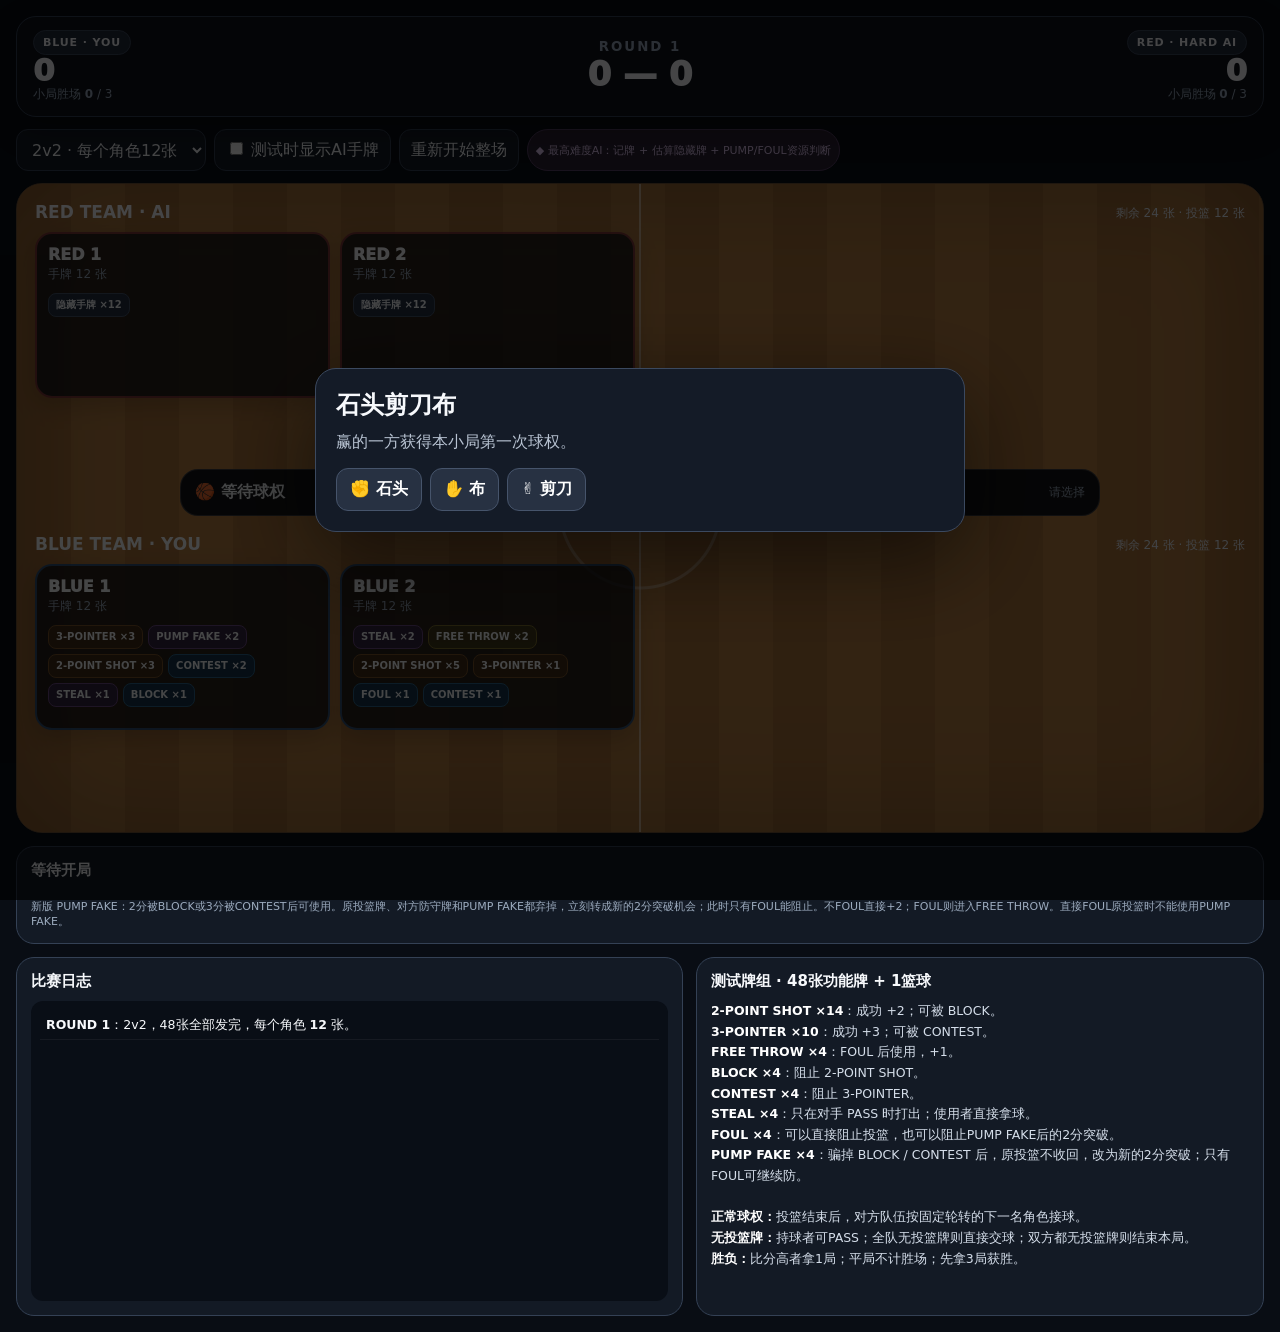
==== commit 987abef1: "Change Pump Fake into 2-point drive counterplay" ====
--- a/index.html
+++ b/index.html
@@ -6,9 +6,9 @@
 <title>Goal-Scoring Moment — Basketball Prototype</title>
 <style>
 :root{--bg:#090d14;--panel:#131a25;--line:#344155;--text:#f7f9fc;--muted:#9cabbe;--blue:#3f9cff;--red:#ff5d65;--orange:#f4a340;--green:#52d38b;--yellow:#ffd65b;--purple:#b785ff}
-*{box-sizing:border-box}html,body{margin:0;min-height:100%;background:var(--bg);color:var(--text);font-family:Inter,ui-sans-serif,system-ui,-apple-system,BlinkMacSystemFont,"Segoe UI",sans-serif}button,select,input{font:inherit}button{cursor:pointer}.app{max-width:1440px;margin:auto;padding:16px}.top{position:sticky;top:8px;z-index:20;display:grid;grid-template-columns:1fr auto 1fr;gap:12px;align-items:center;padding:13px 16px;border:1px solid var(--line);border-radius:20px;background:rgba(15,20,29,.93);backdrop-filter:blur(14px);box-shadow:0 12px 32px rgba(0,0,0,.25)}.teamHead{display:flex;gap:10px;align-items:center}.teamHead.red{justify-content:flex-end;text-align:right}.tag{display:inline-flex;padding:5px 9px;border-radius:999px;font-size:11px;font-weight:900;letter-spacing:.08em;background:#202a39;border:1px solid #3a475b}.roundPts{font-size:31px;font-weight:1000;line-height:1}.wins{font-size:12px;color:var(--muted)}.center{text-align:center}.center small{display:block;color:var(--muted);letter-spacing:.15em;font-weight:800}.score{font-size:34px;font-weight:1000}.tools{display:flex;flex-wrap:wrap;gap:8px;margin:12px 0}.tool{color:var(--text);background:var(--panel);border:1px solid var(--line);border-radius:12px;padding:9px 11px}.court{position:relative;overflow:hidden;border-radius:26px;border:1px solid #6f5235;background:repeating-linear-gradient(90deg,#a9723a 0 54px,#b67e42 54px 108px);box-shadow:inset 0 0 120px rgba(0,0,0,.26);min-height:650px}.court:before{content:"";position:absolute;inset:0;background:linear-gradient(90deg,transparent 49.88%,rgba(255,255,255,.45) 49.9% 50.1%,transparent 50.12%),radial-gradient(circle at 50% 50%,transparent 0 78px,rgba(255,255,255,.35) 79px 81px,transparent 82px);pointer-events:none}.half{position:relative;z-index:2;padding:18px;min-height:285px}.halfTitle{display:flex;justify-content:space-between;align-items:end;margin-bottom:10px}.halfTitle h2{margin:0;font-size:17px}.halfTitle span{font-size:12px;color:#e6edf7}.roles{display:grid;grid-template-columns:repeat(4,minmax(0,1fr));gap:10px}.role{position:relative;min-height:166px;padding:11px;border-radius:17px;background:rgba(8,12,18,.79);border:2px solid rgba(255,255,255,.14);box-shadow:0 8px 24px rgba(0,0,0,.18);transition:.2s}.role.blue{border-color:rgba(63,156,255,.4)}.role.red{border-color:rgba(255,93,101,.4)}.role.ball{transform:translateY(-3px);box-shadow:0 0 0 3px rgba(244,163,64,.5),0 12px 28px rgba(0,0,0,.3)}.roleTop{display:flex;justify-content:space-between;align-items:center;gap:8px}.roleName{font-weight:950}.ball{font-size:26px}.count{font-size:12px;color:var(--muted);margin-top:2px}.chips{display:flex;flex-wrap:wrap;gap:5px;margin-top:10px}.chip{font-size:10px;font-weight:900;line-height:1;padding:6px 7px;border-radius:8px;border:1px solid #44536a;background:#243043}.chip.off{background:#422e18;border-color:#795329}.chip.def{background:#17354b;border-color:#2d678c}.chip.ft{background:#41391b;border-color:#7f702e}.chip.util{background:#352641;border-color:#6c4b84}.middle{position:relative;z-index:4;width:min(94%,920px);margin:0 auto;padding:12px 14px;border-radius:18px;background:rgba(8,13,20,.92);border:1px solid rgba(255,255,255,.17);display:grid;grid-template-columns:1fr auto 1fr;gap:12px;align-items:center}.middle .pos{font-weight:950}.middle .state{text-align:center;font-weight:900}.middle .hint{text-align:right;color:var(--muted);font-size:12px}.actionPanel{margin-top:13px;padding:14px;border-radius:18px;border:1px solid var(--line);background:var(--panel)}.actionPanel h3{margin:0 0 10px;font-size:15px}.actions{display:flex;flex-wrap:wrap;gap:8px}.btn{border:0;border-radius:12px;padding:10px 13px;color:white;font-weight:900;background:#344155}.btn.orange{background:#9a5819}.btn.blue{background:#22699f}.btn.red{background:#9c3a3f}.btn.green{background:#247349}.btn.purple{background:#68418c}.btn.yellow{background:#806b19}.btn.ghost{background:#273142;border:1px solid #46546b}.btn:disabled{opacity:.35;cursor:not-allowed}.gridBottom{display:grid;grid-template-columns:1.08fr .92fr;gap:13px;margin-top:13px}.box{padding:14px;border-radius:18px;border:1px solid var(--line);background:var(--panel)}.box h3{margin:0 0 10px;font-size:15px}.log{height:300px;overflow:auto;padding:9px;border-radius:12px;background:#090e16;font-size:12.5px;line-height:1.55}.line{padding:5px 6px;border-bottom:1px solid rgba(255,255,255,.05)}.line.good{color:#bff5d3}.line.bad{color:#ffc0c4}.line.special{color:#ffe79a}.rules{font-size:12.5px;line-height:1.65;color:#d5deea}.rules strong{color:white}.overlay{display:none;position:fixed;inset:0;z-index:100;align-items:center;justify-content:center;padding:16px;background:rgba(0,0,0,.72)}.overlay.show{display:flex}.modal{width:min(650px,100%);padding:20px;border-radius:21px;background:#141b27;border:1px solid #3b495f;box-shadow:0 28px 90px rgba(0,0,0,.55)}.modal h2{margin:0 0 8px}.modal p{margin:7px 0;color:#b8c3d2;line-height:1.6}.modalActions{display:flex;flex-wrap:wrap;gap:8px;margin-top:14px}.choiceCards{display:grid;grid-template-columns:repeat(3,1fr);gap:8px;margin-top:14px}.choice{padding:18px 10px;border-radius:15px;border:1px solid #48566e;background:#202a39;color:#fff;font-weight:950;font-size:17px}.tiny{font-size:11px;color:var(--muted);margin-top:9px}.aiBadge{display:inline-flex;align-items:center;gap:6px;padding:5px 8px;border-radius:999px;background:#2b2033;border:1px solid #584067;font-size:11px;color:#e4c9f4}
+*{box-sizing:border-box}html,body{margin:0;min-height:100%;background:var(--bg);color:var(--text);font-family:Inter,ui-sans-serif,system-ui,-apple-system,BlinkMacSystemFont,"Segoe UI",sans-serif}button,select,input{font:inherit}button{cursor:pointer}.app{max-width:1440px;margin:auto;padding:16px}.top{position:sticky;top:8px;z-index:20;display:grid;grid-template-columns:1fr auto 1fr;gap:12px;align-items:center;padding:13px 16px;border:1px solid var(--line);border-radius:20px;background:rgba(15,20,29,.93);backdrop-filter:blur(14px);box-shadow:0 12px 32px rgba(0,0,0,.25)}.teamHead{display:flex;align-items:center}.teamHead.red{justify-content:flex-end;text-align:right}.tag{display:inline-flex;padding:5px 9px;border-radius:999px;font-size:11px;font-weight:900;letter-spacing:.08em;background:#202a39;border:1px solid #3a475b}.roundPts{font-size:31px;font-weight:1000;line-height:1}.wins{font-size:12px;color:var(--muted)}.center{text-align:center}.center small{display:block;color:var(--muted);letter-spacing:.15em;font-weight:800}.score{font-size:34px;font-weight:1000}.tools{display:flex;flex-wrap:wrap;gap:8px;margin:12px 0}.tool{color:var(--text);background:var(--panel);border:1px solid var(--line);border-radius:12px;padding:9px 11px}.court{position:relative;overflow:hidden;border-radius:26px;border:1px solid #6f5235;background:repeating-linear-gradient(90deg,#a9723a 0 54px,#b67e42 54px 108px);box-shadow:inset 0 0 120px rgba(0,0,0,.26);min-height:650px}.court:before{content:"";position:absolute;inset:0;background:linear-gradient(90deg,transparent 49.88%,rgba(255,255,255,.45) 49.9% 50.1%,transparent 50.12%),radial-gradient(circle at 50% 50%,transparent 0 78px,rgba(255,255,255,.35) 79px 81px,transparent 82px);pointer-events:none}.half{position:relative;z-index:2;padding:18px;min-height:285px}.halfTitle{display:flex;justify-content:space-between;align-items:end;margin-bottom:10px}.halfTitle h2{margin:0;font-size:17px}.halfTitle span{font-size:12px;color:#e6edf7}.roles{display:grid;grid-template-columns:repeat(4,minmax(0,1fr));gap:10px}.role{position:relative;min-height:166px;padding:11px;border-radius:17px;background:rgba(8,12,18,.79);border:2px solid rgba(255,255,255,.14);box-shadow:0 8px 24px rgba(0,0,0,.18)}.role.blue{border-color:rgba(63,156,255,.4)}.role.red{border-color:rgba(255,93,101,.4)}.role.ball{transform:translateY(-3px);box-shadow:0 0 0 3px rgba(244,163,64,.5),0 12px 28px rgba(0,0,0,.3)}.roleTop{display:flex;justify-content:space-between;align-items:center;gap:8px}.roleName{font-weight:950}.ball{font-size:26px}.count{font-size:12px;color:var(--muted);margin-top:2px}.chips{display:flex;flex-wrap:wrap;gap:5px;margin-top:10px}.chip{font-size:10px;font-weight:900;line-height:1;padding:6px 7px;border-radius:8px;border:1px solid #44536a;background:#243043}.chip.off{background:#422e18;border-color:#795329}.chip.def{background:#17354b;border-color:#2d678c}.chip.ft{background:#41391b;border-color:#7f702e}.chip.util{background:#352641;border-color:#6c4b84}.middle{position:relative;z-index:4;width:min(94%,920px);margin:0 auto;padding:12px 14px;border-radius:18px;background:rgba(8,13,20,.92);border:1px solid rgba(255,255,255,.17);display:grid;grid-template-columns:1fr auto 1fr;gap:12px;align-items:center}.middle .pos{font-weight:950}.middle .state{text-align:center;font-weight:900}.middle .hint{text-align:right;color:var(--muted);font-size:12px}.actionPanel{margin-top:13px;padding:14px;border-radius:18px;border:1px solid var(--line);background:var(--panel)}.actionPanel h3{margin:0 0 10px;font-size:15px}.actions{display:flex;flex-wrap:wrap;gap:8px}.btn{border:0;border-radius:12px;padding:10px 13px;color:white;font-weight:900;background:#344155}.btn.orange{background:#9a5819}.btn.blue{background:#22699f}.btn.red{background:#9c3a3f}.btn.green{background:#247349}.btn.purple{background:#68418c}.btn.yellow{background:#806b19}.btn.ghost{background:#273142;border:1px solid #46546b}.btn:disabled{opacity:.35;cursor:not-allowed}.gridBottom{display:grid;grid-template-columns:1.08fr .92fr;gap:13px;margin-top:13px}.box{padding:14px;border-radius:18px;border:1px solid var(--line);background:var(--panel)}.box h3{margin:0 0 10px;font-size:15px}.log{height:300px;overflow:auto;padding:9px;border-radius:12px;background:#090e16;font-size:12.5px;line-height:1.55}.line{padding:5px 6px;border-bottom:1px solid rgba(255,255,255,.05)}.line.good{color:#bff5d3}.line.bad{color:#ffc0c4}.line.special{color:#ffe79a}.rules{font-size:12.5px;line-height:1.65;color:#d5deea}.rules strong{color:white}.overlay{display:none;position:fixed;inset:0;z-index:100;align-items:center;justify-content:center;padding:16px;background:rgba(0,0,0,.72)}.overlay.show{display:flex}.modal{width:min(650px,100%);padding:20px;border-radius:21px;background:#141b27;border:1px solid #3b495f;box-shadow:0 28px 90px rgba(0,0,0,.55)}.modal h2{margin:0 0 8px}.modal p{margin:7px 0;color:#b8c3d2;line-height:1.6}.modalActions{display:flex;flex-wrap:wrap;gap:8px;margin-top:14px}.tiny{font-size:11px;color:var(--muted);margin-top:9px}.aiBadge{display:inline-flex;align-items:center;gap:6px;padding:5px 8px;border-radius:999px;background:#2b2033;border:1px solid #584067;font-size:11px;color:#e4c9f4}
 @media(max-width:920px){.roles{grid-template-columns:repeat(2,minmax(0,1fr))}.gridBottom{grid-template-columns:1fr}}
-@media(max-width:620px){.app{padding:8px}.top{grid-template-columns:1fr 1fr}.center{grid-column:1/-1;grid-row:1}.teamHead{grid-row:2}.score{font-size:28px}.court{min-height:auto}.half{padding:10px}.roles{gap:7px}.role{min-height:145px;padding:9px}.middle{grid-template-columns:1fr;text-align:center}.middle .hint{text-align:center}.tool{font-size:12px}.btn{font-size:12px;padding:9px 10px}.choiceCards{grid-template-columns:1fr}}
+@media(max-width:620px){.app{padding:8px}.top{grid-template-columns:1fr 1fr}.center{grid-column:1/-1;grid-row:1}.teamHead{grid-row:2}.score{font-size:28px}.court{min-height:auto}.half{padding:10px}.roles{gap:7px}.role{min-height:145px;padding:9px}.middle{grid-template-columns:1fr;text-align:center}.middle .hint{text-align:center}.tool{font-size:12px}.btn{font-size:12px;padding:9px 10px}}
 </style>
 </head>
 <body>
@@ -27,7 +27,7 @@
     </select>
     <label class="tool"><input type="checkbox" id="reveal"> 测试时显示AI手牌</label>
     <button class="tool" id="restart">重新开始整场</button>
-    <span class="aiBadge">◆ 最高难度AI：记已出牌 + 估算隐藏牌 + 判断PUMP FAKE风险</span>
+    <span class="aiBadge">◆ 最高难度AI：记牌 + 估算隐藏牌 + PUMP/FOUL资源判断</span>
   </div>
 
   <div class="court">
@@ -38,7 +38,7 @@
 
   <div class="actionPanel">
     <h3 id="actionTitle">等待开局</h3><div class="actions" id="actions"></div>
-    <div class="tiny">PUMP FAKE：当你的2分被BLOCK或3分被CONTEST时使用；投篮牌收回、对方防守牌弃掉、PUMP FAKE弃掉，然后必须PASS；这次PASS仍可被STEAL。PUMP FAKE不能反制FOUL。</div>
+    <div class="tiny">新版 PUMP FAKE：2分被BLOCK或3分被CONTEST后可使用。原投篮牌、对方防守牌和PUMP FAKE都弃掉，立刻转成新的2分突破机会；此时只有FOUL能阻止。不FOUL直接+2；FOUL则进入FREE THROW。直接FOUL原投篮时不能使用PUMP FAKE。</div>
   </div>
 
   <div class="gridBottom">
@@ -50,8 +50,8 @@
       <strong>BLOCK ×4</strong>：阻止 2-POINT SHOT。<br>
       <strong>CONTEST ×4</strong>：阻止 3-POINTER。<br>
       <strong>STEAL ×4</strong>：只在对手 PASS 时打出；使用者直接拿球。<br>
-      <strong>FOUL ×4</strong>：阻止一次投篮；不受 PUMP FAKE 影响。<br>
-      <strong>PUMP FAKE ×4</strong>：骗掉 BLOCK / CONTEST，投篮牌收回，然后强制PASS。<br><br>
+      <strong>FOUL ×4</strong>：可以直接阻止投篮，也可以阻止PUMP FAKE后的2分突破。<br>
+      <strong>PUMP FAKE ×4</strong>：骗掉 BLOCK / CONTEST 后，原投篮不收回，改为新的2分突破；只有FOUL可继续防。<br><br>
       <strong>正常球权：</strong>投篮结束后，对方队伍按固定轮转的下一名角色接球。<br>
       <strong>无投篮牌：</strong>持球者可PASS；全队无投篮牌则直接交球；双方都无投篮牌则结束本局。<br>
       <strong>胜负：</strong>比分高者拿1局；平局不计胜场；先拿3局获胜。
@@ -76,110 +76,50 @@
 function roleById(id){return [...G.roles.blue,...G.roles.red].find(r=>r.id===id)}
 function holder(){return G.holder?roleById(G.holder):null}
 function removeCard(r,c){const i=r.hand.indexOf(c);if(i<0)return false;r.hand.splice(i,1);G.played[c]++;return true}
-function restoreCard(r,c){r.hand.push(c);G.played[c]=Math.max(0,G.played[c]-1)}
 function shuffle(a){for(let i=a.length-1;i>0;i--){const j=Math.floor(Math.random()*(i+1));[a[i],a[j]]=[a[j],a[i]]}return a}
 function makeDeck(){const a=[];Object.entries(SPEC).forEach(([c,n])=>{for(let i=0;i<n;i++)a.push(c)});return shuffle(a)}
 function roleCount(){return +ELEM('mode').value}
-function cardsPerRole(){return 48/(roleCount()*2)}
 function makeRole(team,i){return{id:(team==='blue'?'B':'R')+(i+1),team,label:(team==='blue'?'BLUE ':'RED ')+(i+1),hand:[]}}
 function log(msg,cls=''){const d=document.createElement('div');d.className='line '+cls;d.innerHTML=msg;ELEM('log').appendChild(d);ELEM('log').scrollTop=ELEM('log').scrollHeight}
 function setStatus(s,h=''){ELEM('stateText').textContent=s;ELEM('hint').textContent=h}
 function hideModal(){ELEM('overlay').classList.remove('show')}
 function choose(title,body,options){return new Promise(resolve=>{ELEM('modalTitle').textContent=title;ELEM('modalBody').innerHTML=body;const root=ELEM('modalActions');root.innerHTML='';options.forEach(o=>{const b=document.createElement('button');b.className='btn '+(o.cls||'ghost');b.textContent=o.text;b.onclick=()=>{hideModal();resolve(o.value)};root.appendChild(b)});ELEM('overlay').classList.add('show')})}
 
-function newMatch(){
-  const n=roleCount();
-  G={n,round:1,wins:{blue:0,red:0},score:{blue:0,red:0},roles:{blue:[],red:[]},holder:null,next:{blue:0,red:0},played:{TWO:0,THREE:0,FT:0,BLOCK:0,CONTEST:0,STEAL:0,FOUL:0,PUMP:0},roundOver:false,matchOver:false};
-  ELEM('log').innerHTML='';setupRound();
-}
-async function setupRound(){
-  const n=G.n,deck=makeDeck(),each=48/(n*2);
-  G.score={blue:0,red:0};G.holder=null;G.next={blue:0,red:0};G.roundOver=false;G.played={TWO:0,THREE:0,FT:0,BLOCK:0,CONTEST:0,STEAL:0,FOUL:0,PUMP:0};G.roles={blue:[],red:[]};
-  for(let i=0;i<n;i++){G.roles.blue.push(makeRole('blue',i));G.roles.red.push(makeRole('red',i))}
-  const order=[];for(let i=0;i<n;i++)order.push(G.roles.blue[i],G.roles.red[i]);
-  let p=0;while(deck.length){order[p%order.length].hand.push(deck.pop());p++}
-  log(`<b>ROUND ${G.round}</b>：${n}v${n}，48张全部发完，每个角色 <b>${each}</b> 张。`);
-  render();await rpsPrompt();
-}
-async function rpsPrompt(){
-  setStatus('石头剪刀布决定首攻','请选择');
-  const user=await choose('石头剪刀布','<p>赢的一方获得本小局第一次球权。</p>',[
-    {text:'✊ 石头',value:'rock'},{text:'✋ 布',value:'paper'},{text:'✌️ 剪刀',value:'scissors'}]);
-  const opts=['rock','paper','scissors'],ai=opts[Math.floor(Math.random()*3)],win={rock:'scissors',scissors:'paper',paper:'rock'},zh={rock:'石头',paper:'布',scissors:'剪刀'};
-  if(user===ai){log(`猜拳：你 ${zh[user]}，AI ${zh[ai]}，平局重来。`);return rpsPrompt()}
-  const blue=win[user]===ai;log(`猜拳：你 ${zh[user]}，AI ${zh[ai]} → <b>${blue?'BLUE先攻':'RED先攻'}</b>。`,blue?'good':'bad');normalPossession(blue?'blue':'red',true);
-}
-function normalPossession(team,isStart=false){
-  if(teamShots('blue')===0&&teamShots('red')===0){endRound();return}
-  if(teamShots(team)===0){const opp=other(team);if(teamShots(opp)===0){endRound();return}log(`${team.toUpperCase()} 全队没有投篮牌，篮球直接交给 ${opp.toUpperCase()}。`);return normalPossession(opp)}
-  const roles=G.roles[team],idx=G.next[team]%roles.length;G.next[team]=(idx+1)%roles.length;G.holder=roles[idx].id;
-  log(`${isStart?'首攻':'正常球权转换'} → <b>${roles[idx].label} 🏀</b>`);render();scheduleTurn();
-}
+function newMatch(){const n=roleCount();G={n,round:1,wins:{blue:0,red:0},score:{blue:0,red:0},roles:{blue:[],red:[]},holder:null,next:{blue:0,red:0},played:{TWO:0,THREE:0,FT:0,BLOCK:0,CONTEST:0,STEAL:0,FOUL:0,PUMP:0},roundOver:false,matchOver:false};ELEM('log').innerHTML='';setupRound()}
+async function setupRound(){const n=G.n,deck=makeDeck(),each=48/(n*2);G.score={blue:0,red:0};G.holder=null;G.next={blue:0,red:0};G.roundOver=false;G.played={TWO:0,THREE:0,FT:0,BLOCK:0,CONTEST:0,STEAL:0,FOUL:0,PUMP:0};G.roles={blue:[],red:[]};for(let i=0;i<n;i++){G.roles.blue.push(makeRole('blue',i));G.roles.red.push(makeRole('red',i))}const order=[];for(let i=0;i<n;i++)order.push(G.roles.blue[i],G.roles.red[i]);let p=0;while(deck.length){order[p%order.length].hand.push(deck.pop());p++}log(`<b>ROUND ${G.round}</b>：${n}v${n}，48张全部发完，每个角色 <b>${each}</b> 张。`);render();await rpsPrompt()}
+async function rpsPrompt(){setStatus('石头剪刀布决定首攻','请选择');const user=await choose('石头剪刀布','<p>赢的一方获得本小局第一次球权。</p>',[{text:'✊ 石头',value:'rock'},{text:'✋ 布',value:'paper'},{text:'✌️ 剪刀',value:'scissors'}]);const opts=['rock','paper','scissors'],ai=opts[Math.floor(Math.random()*3)],win={rock:'scissors',scissors:'paper',paper:'rock'},zh={rock:'石头',paper:'布',scissors:'剪刀'};if(user===ai){log(`猜拳：你 ${zh[user]}，AI ${zh[ai]}，平局重来。`);return rpsPrompt()}const blue=win[user]===ai;log(`猜拳：你 ${zh[user]}，AI ${zh[ai]} → <b>${blue?'BLUE先攻':'RED先攻'}</b>。`,blue?'good':'bad');normalPossession(blue?'blue':'red',true)}
+function normalPossession(team,isStart=false){if(teamShots('blue')===0&&teamShots('red')===0){endRound();return}if(teamShots(team)===0){const opp=other(team);if(teamShots(opp)===0){endRound();return}log(`${team.toUpperCase()} 全队没有投篮牌，篮球直接交给 ${opp.toUpperCase()}。`);return normalPossession(opp)}const roles=G.roles[team],idx=G.next[team]%roles.length;G.next[team]=(idx+1)%roles.length;G.holder=roles[idx].id;log(`${isStart?'首攻':'正常球权转换'} → <b>${roles[idx].label} 🏀</b>`);render();scheduleTurn()}
 function possessionToRole(role,reason){G.holder=role.id;log(`${reason} → <b>${role.label} 🏀</b>`);render();scheduleTurn()}
-function scheduleTurn(){if(G.roundOver||G.matchOver)return;const h=holder();if(!h)return;setStatus(`${h.label} 持球`,h.team==='blue'?'你可以行动':'AI正在计算最优动作');if(h.team==='blue'){busy=false;renderActions()}else{busy=true;renderActions();setTimeout(aiTurn,550)}}
+function scheduleTurn(){if(G.roundOver||G.matchOver)return;const h=holder();if(!h)return;setStatus(`${h.label} 持球`,h.team==='blue'?'你可以行动':'AI正在计算最优动作');if(h.team==='blue'){busy=false;renderActions()}else{busy=true;renderActions();setTimeout(aiTurn,500)}}
 
-function render(){
-  ELEM('blueScore').textContent=G.score.blue;ELEM('redScore').textContent=G.score.red;ELEM('centerBlue').textContent=G.score.blue;ELEM('centerRed').textContent=G.score.red;ELEM('blueWins').textContent=G.wins.blue;ELEM('redWins').textContent=G.wins.red;ELEM('roundNo').textContent=G.round;
-  const h=holder();ELEM('possession').textContent=h?`🏀 ${h.label} 持球`:'🏀 等待球权';ELEM('blueInfo').textContent=`剩余 ${totalHand('blue')} 张 · 投篮 ${teamShots('blue')} 张`;ELEM('redInfo').textContent=`剩余 ${totalHand('red')} 张 · 投篮 ${teamShots('red')} 张`;renderRoles('blue');renderRoles('red');renderActions();
-}
+function render(){ELEM('blueScore').textContent=G.score.blue;ELEM('redScore').textContent=G.score.red;ELEM('centerBlue').textContent=G.score.blue;ELEM('centerRed').textContent=G.score.red;ELEM('blueWins').textContent=G.wins.blue;ELEM('redWins').textContent=G.wins.red;ELEM('roundNo').textContent=G.round;const h=holder();ELEM('possession').textContent=h?`🏀 ${h.label} 持球`:'🏀 等待球权';ELEM('blueInfo').textContent=`剩余 ${totalHand('blue')} 张 · 投篮 ${teamShots('blue')} 张`;ELEM('redInfo').textContent=`剩余 ${totalHand('red')} 张 · 投篮 ${teamShots('red')} 张`;renderRoles('blue');renderRoles('red');renderActions()}
 function chipClass(c){if(c==='TWO'||c==='THREE')return'off';if(c==='BLOCK'||c==='CONTEST'||c==='FOUL')return'def';if(c==='FT')return'ft';return'util'}
 function renderRoles(team){const root=ELEM(team+'Roles');root.innerHTML='';const reveal=team==='blue'||ELEM('reveal').checked;G.roles[team].forEach(r=>{const d=document.createElement('div');d.className=`role ${team} ${G.holder===r.id?'ball':''}`;let html=`<div class="roleTop"><div><div class="roleName">${r.label}</div><div class="count">手牌 ${r.hand.length} 张</div></div><div class="ball">${G.holder===r.id?'🏀':''}</div></div>`;if(reveal){const counts={};r.hand.forEach(c=>counts[c]=(counts[c]||0)+1);html+=`<div class="chips">`+Object.entries(counts).map(([c,n])=>`<span class="chip ${chipClass(c)}">${NAME[c]} ×${n}</span>`).join('')+`</div>`}else html+=`<div class="chips"><span class="chip">隐藏手牌 ×${r.hand.length}</span></div>`;d.innerHTML=html;root.appendChild(d)})}
 function addAction(text,cls,fn,disabled=false){const b=document.createElement('button');b.className='btn '+cls;b.textContent=text;b.disabled=disabled;b.onclick=fn;ELEM('actions').appendChild(b)}
 function renderActions(){const root=ELEM('actions');root.innerHTML='';if(!G||G.roundOver||G.matchOver)return;const h=holder();if(!h){ELEM('actionTitle').textContent='等待开局';return}if(h.team!=='blue'){ELEM('actionTitle').textContent='AI回合：正在计算';addAction('AI THINKING…','purple',()=>{},true);return}ELEM('actionTitle').textContent=`${h.label} 持球：选择动作`;if(countCard(h,'TWO'))addAction(`2-POINT SHOT ×${countCard(h,'TWO')}`,'orange',()=>humanShoot('TWO'));if(countCard(h,'THREE'))addAction(`3-POINTER ×${countCard(h,'THREE')}`,'orange',()=>humanShoot('THREE'));G.roles.blue.filter(r=>r.id!==h.id).forEach(r=>addAction(`PASS → ${r.label}`,'blue',()=>humanPass(r)));if(teamShots('blue')===0)addAction('全队无投篮牌 → 交球给RED','ghost',()=>{if(!busy){busy=true;normalPossession('red')}})}
 
-async function humanShoot(card){if(busy)return;busy=true;const a=holder();removeCard(a,card);render();log(`<b>${a.label}</b> 打出 <b>${NAME[card]}</b>。`);await sleep(350);await aiDefendHumanShot(card,a)}
+async function humanShoot(card){if(busy)return;busy=true;const a=holder();removeCard(a,card);render();log(`<b>${a.label}</b> 打出 <b>${NAME[card]}</b>。`);await sleep(300);await aiDefendHumanShot(card,a)}
 function estimateUnseen(c){return Math.max(0,SPEC[c]-G.played[c]-teamCount('red',c))}
 function estimateBlueHas(c){const n=totalHand('blue');if(n<=0)return 0;const copies=estimateUnseen(c);if(copies<=0)return 0;return Math.min(.995,copies/n*4.1)}
 function bestRoleForDefense(list,c){return [...list].sort((a,b)=>countCard(b,c)-countCard(a,c)||a.hand.length-b.hand.length)[0]}
-function aiPickDefender(card){
-  const exact=card==='TWO'?'BLOCK':'CONTEST',exactRoles=G.roles.red.filter(r=>countCard(r,exact)>0),foulRoles=G.roles.red.filter(r=>countCard(r,'FOUL')>0),pumpRisk=estimateBlueHas('PUMP'),late=teamShots('blue')<=5||Math.abs(G.score.blue-G.score.red)<=2&&teamShots('blue')<=8;
-  if(exactRoles.length){
-    if(foulRoles.length&&((card==='THREE'&&pumpRisk>.32)||(late&&pumpRisk>.52)))return{role:bestRoleForDefense(foulRoles,'FOUL'),card:'FOUL'};
-    return{role:bestRoleForDefense(exactRoles,exact),card:exact};
-  }
-  if(!foulRoles.length)return null;
-  if(card==='THREE')return{role:bestRoleForDefense(foulRoles,'FOUL'),card:'FOUL'};
-  return late?{role:bestRoleForDefense(foulRoles,'FOUL'),card:'FOUL'}:null;
-}
-async function aiDefendHumanShot(card,attacker){
-  const d=aiPickDefender(card);if(!d){const pts=card==='TWO'?2:3;G.score.blue+=pts;log(`AI选择不防守 → BLUE <b>+${pts}</b>。`,'good');render();await sleep(250);return normalPossession('red')}
-  removeCard(d.role,d.card);render();
-  if(d.card==='FOUL'){log(`<b>${d.role.label}</b> 打出 <b>FOUL</b>。PUMP FAKE不能反制FOUL。`,'bad');await resolveFreeThrow('blue');return normalPossession('red')}
-  log(`<b>${d.role.label}</b> 打出 <b>${NAME[d.card]}</b>。`,'bad');
-  if(countCard(attacker,'PUMP')>0){
-    const use=await choose('要使用 PUMP FAKE 吗？',`<p>${NAME[card]} 被 ${NAME[d.card]} 防守。使用假动作后：你的投篮牌收回、对方防守牌已消耗，然后你必须传球。</p>`,[{text:'PUMP FAKE',value:true,cls:'yellow'},{text:'不使用，接受投篮失败',value:false,cls:'ghost'}]);
-    if(use){removeCard(attacker,'PUMP');restoreCard(attacker,card);render();log(`<b>${attacker.label}</b> 打出 <b>PUMP FAKE</b>！${NAME[card]} 收回手牌，${NAME[d.card]} 被骗掉。`,'special');return mandatoryHumanPumpPass(attacker)}
-  }
-  log(`防守成功，BLUE本次0分。`,'bad');return normalPossession('red');
-}
-async function mandatoryHumanPumpPass(from){
-  const mates=G.roles.blue.filter(r=>r.id!==from.id);const targetId=await choose('PUMP FAKE → 必须传球','<p>选择一名队友接球。这次传球仍然可以被STEAL。</p>',mates.map(r=>({text:`PASS → ${r.label}`,value:r.id,cls:'blue'})));const target=roleById(targetId);return executeHumanPass(from,target,true)
-}
-async function humanPass(target){if(busy)return;busy=true;return executeHumanPass(holder(),target,false)}
-function aiShouldSteal(forced=false){const n=teamCount('red','STEAL');if(!n)return false;if(forced)return true;if(n>=2)return true;const close=Math.abs(G.score.blue-G.score.red)<=3,late=teamShots('blue')+teamShots('red')<=8;return close||late||Math.random()<.55}
-async function executeHumanPass(from,target,forced){log(`<b>${from.label}</b> ${forced?'被PUMP FAKE强制':''} PASS → <b>${target.label}</b>。`);await sleep(300);const stealers=G.roles.red.filter(r=>countCard(r,'STEAL')>0);if(stealers.length&&aiShouldSteal(forced)){const s=[...stealers].sort((a,b)=>(countCard(b,'THREE')*3+countCard(b,'TWO')*2)-(countCard(a,'THREE')*3+countCard(a,'TWO')*2))[0];removeCard(s,'STEAL');log(`<b>${s.label}</b> 打出 <b>STEAL</b>！抢断成功。`,'bad');render();return possessionToRole(s,'STEAL成功')}log(`传球成功，${target.label} 接球。`,'good');return possessionToRole(target,'PASS成功')}
+function aiPickDefender(card){const exact=card==='TWO'?'BLOCK':'CONTEST',exactRoles=G.roles.red.filter(r=>countCard(r,exact)>0),foulRoles=G.roles.red.filter(r=>countCard(r,'FOUL')>0);if(exactRoles.length)return{role:bestRoleForDefense(exactRoles,exact),card:exact};if(!foulRoles.length)return null;if(card==='THREE')return{role:bestRoleForDefense(foulRoles,'FOUL'),card:'FOUL'};const close=Math.abs(G.score.blue-G.score.red)<=3,late=teamShots('blue')+teamShots('red')<=8,foulCount=teamCount('red','FOUL');return(close||late||foulCount>=2)?{role:bestRoleForDefense(foulRoles,'FOUL'),card:'FOUL'}:null}
+function aiShouldFoulPumpDrive(){const n=teamCount('red','FOUL');if(!n)return false;const close=Math.abs(G.score.blue-G.score.red)<=3,late=teamShots('blue')+teamShots('red')<=10;return n>=2||close||late||estimateBlueHas('FT')<.7}
+async function resolveHumanPumpDrive(attacker,originalCard,defCard){log(`<b>${attacker.label}</b> 打出 <b>PUMP FAKE</b>！${NAME[originalCard]} 和 ${NAME[defCard]} 都已消耗，假动作转成新的 <b>2-POINT DRIVE</b>。`,'special');await sleep(250);const fouls=G.roles.red.filter(r=>countCard(r,'FOUL')>0);if(fouls.length&&aiShouldFoulPumpDrive()){const f=bestRoleForDefense(fouls,'FOUL');removeCard(f,'FOUL');render();log(`<b>${f.label}</b> 对突破打出 <b>FOUL</b>，阻止这次2分。`,'bad');await resolveFreeThrow('blue');return normalPossession('red')}G.score.blue+=2;render();log(`PUMP FAKE后的突破无人FOUL → BLUE <b>+2</b>。`,'good');await sleep(200);return normalPossession('red')}
+async function aiDefendHumanShot(card,attacker){const d=aiPickDefender(card);if(!d){const pts=card==='TWO'?2:3;G.score.blue+=pts;log(`AI选择不防守 → BLUE <b>+${pts}</b>。`,'good');render();await sleep(200);return normalPossession('red')}removeCard(d.role,d.card);render();if(d.card==='FOUL'){log(`<b>${d.role.label}</b> 直接打出 <b>FOUL</b>。PUMP FAKE不能反制。`,'bad');await resolveFreeThrow('blue');return normalPossession('red')}log(`<b>${d.role.label}</b> 打出 <b>${NAME[d.card]}</b>。`,'bad');if(countCard(attacker,'PUMP')>0){const use=await choose('要使用 PUMP FAKE 吗？',`<p>${NAME[card]} 被 ${NAME[d.card]} 防住。</p><p>使用PUMP FAKE：原投篮不收回，${NAME[d.card]}也已消耗，立刻改成一个新的2分突破。此时只有FOUL能阻止。</p>`,[{text:'PUMP FAKE → 改打2分',value:true,cls:'yellow'},{text:'不用，接受0分',value:false,cls:'ghost'}]);if(use){removeCard(attacker,'PUMP');render();return resolveHumanPumpDrive(attacker,card,d.card)}}log(`防守成功，BLUE本次0分。`,'bad');return normalPossession('red')}
 
-function estimateShotEV(c){const base=c==='TWO'?2:3,exact=c==='TWO'?'BLOCK':'CONTEST',pExact=estimateBlueHas(exact),pFoul=estimateBlueHas('FOUL')*(1-pExact),pFT=estimateBlueHas('FT'),pPump=teamCount('red','PUMP')>0?Math.min(.75,teamCount('red','PUMP')/.9):0;return base*(1-pExact-pFoul)+pFoul*pFT+(pExact*pPump*.7)}
-function bestAIPassTarget(from,any=false){let c=G.roles.red.filter(r=>r.id!==from.id&&(any||countCard(r,'TWO')||countCard(r,'THREE')));if(!c.length)c=G.roles.red.filter(r=>r.id!==from.id);if(!c.length)return null;return [...c].sort((a,b)=>(countCard(b,'THREE')*3+countCard(b,'TWO')*2)-(countCard(a,'THREE')*3+countCard(a,'TWO')*2))[0]}
-async function aiTurn(){if(G.roundOver||G.matchOver)return;const h=holder();if(!h||h.team!=='red')return;if(teamShots('red')===0){busy=false;return normalPossession('blue')}const two=countCard(h,'TWO'),three=countCard(h,'THREE');if(!two&&!three){const t=bestAIPassTarget(h);if(t)return aiPass(h,t,false);busy=false;return normalPossession('blue')}const ev2=two?estimateShotEV('TWO'):-99,ev3=three?estimateShotEV('THREE'):-99;return aiShoot(ev3>ev2?'THREE':'TWO')}
-async function aiShoot(card){const a=holder();removeCard(a,card);render();log(`<b>${a.label}</b> 打出 <b>${NAME[card]}</b>。`,'bad');await sleep(320);return promptHumanDefense(card,a)}
-async function promptHumanDefense(card,attacker){
-  const exact=card==='TWO'?'BLOCK':'CONTEST',opts=[];G.roles.blue.filter(r=>countCard(r,exact)>0).forEach(r=>opts.push({text:`${r.label}: ${exact}`,value:{id:r.id,def:exact},cls:'blue'}));G.roles.blue.filter(r=>countCard(r,'FOUL')>0).forEach(r=>opts.push({text:`${r.label}: FOUL`,value:{id:r.id,def:'FOUL'},cls:'red'}));opts.push({text:`不防守（RED +${card==='TWO'?2:3}）`,value:null,cls:'ghost'});
-  const pick=await choose(`AI打出 ${NAME[card]}`,`<p>${attacker.label} 正在投篮。注意：如果你用 ${exact}，AI可能用 PUMP FAKE 骗掉你的防守。</p>`,opts);return humanDefenseChoice(card,attacker,pick)
-}
-function shouldAIPump(card,attacker){if(!countCard(attacker,'PUMP'))return false;if(G.roles.red.length<2)return false;const stealRisk=estimateBlueHas('STEAL'),late=teamShots('red')<=5,close=Math.abs(G.score.red-G.score.blue)<=3;return stealRisk<.65||late||close}
-async function humanDefenseChoice(card,attacker,pick){
-  if(!pick){const pts=card==='TWO'?2:3;G.score.red+=pts;log(`BLUE不防守 → RED <b>+${pts}</b>。`,'bad');render();busy=false;return normalPossession('blue')}
-  const r=roleById(pick.id);removeCard(r,pick.def);render();log(`<b>${r.label}</b> 打出 <b>${NAME[pick.def]}</b>。`,'good');
-  if(pick.def==='FOUL'){log(`FOUL直接阻止投篮，PUMP FAKE无效。`,'good');await resolveFreeThrow('red');busy=false;return normalPossession('blue')}
-  if(shouldAIPump(card,attacker)){
-    removeCard(attacker,'PUMP');restoreCard(attacker,card);render();log(`<b>${attacker.label}</b> 使用 <b>PUMP FAKE</b>！${NAME[card]} 收回，BLUE的 ${NAME[pick.def]} 被骗掉。`,'bad special');const target=bestAIPassTarget(attacker,true);if(target)return aiPass(attacker,target,true)
-  }
-  log(`防守成功，RED本次0分。`,'good');busy=false;return normalPossession('blue')
-}
-async function aiPass(from,target,forced){log(`<b>${from.label}</b> ${forced?'被PUMP FAKE强制':''} PASS → <b>${target.label}</b>。`,'bad');await sleep(300);const stealers=G.roles.blue.filter(r=>countCard(r,'STEAL')>0);if(!stealers.length)return possessionToRole(target,'PASS成功');const opts=stealers.map(r=>({text:`${r.label}: STEAL`,value:r.id,cls:'green'}));opts.push({text:'不抢断',value:null,cls:'ghost'});const id=await choose('AI正在传球',`<p>${from.label} → ${target.label}${forced?'（PUMP FAKE后的强制传球）':''}。是否使用STEAL？</p>`,opts);if(id){const s=roleById(id);removeCard(s,'STEAL');log(`<b>${s.label}</b> 打出 <b>STEAL</b>！直接获得篮球。`,'good');render();busy=false;return possessionToRole(s,'STEAL成功')}log(`你放弃STEAL，${target.label} 接球。`);return possessionToRole(target,'PASS成功')}
+async function humanPass(target){if(busy)return;busy=true;const from=holder();log(`<b>${from.label}</b> PASS → <b>${target.label}</b>。`);await sleep(250);const stealers=G.roles.red.filter(r=>countCard(r,'STEAL')>0);if(stealers.length){const close=Math.abs(G.score.blue-G.score.red)<=3,late=teamShots('blue')+teamShots('red')<=8;if(teamCount('red','STEAL')>=2||close||late){const s=[...stealers].sort((a,b)=>(countCard(b,'THREE')*3+countCard(b,'TWO')*2)-(countCard(a,'THREE')*3+countCard(a,'TWO')*2))[0];removeCard(s,'STEAL');render();log(`<b>${s.label}</b> 打出 <b>STEAL</b>！`,'bad');return possessionToRole(s,'STEAL成功')}}log(`传球成功，${target.label} 接球。`,'good');return possessionToRole(target,'PASS成功')}
 
-async function resolveFreeThrow(team){const roles=G.roles[team].filter(r=>countCard(r,'FT')>0);if(!roles.length){log(`${team.toUpperCase()} 没有 FREE THROW，本次犯规没有得分。`);return}if(team==='red'){const r=[...roles].sort((a,b)=>a.hand.length-b.hand.length)[0];removeCard(r,'FT');G.score.red++;log(`${r.label} 提供 <b>FREE THROW</b> → RED <b>+1</b>。`,'bad');render();return}const id=await choose('FOUL → FREE THROW','<p>选择你队里哪一个角色提供 FREE THROW。</p>',roles.map(r=>({text:`${r.label}: FREE THROW +1`,value:r.id,cls:'green'})));const r=roleById(id);removeCard(r,'FT');G.score.blue++;log(`${r.label} 提供 <b>FREE THROW</b> → BLUE <b>+1</b>。`,'good');render()}
+function estimateShotEV(c){const base=c==='TWO'?2:3,exact=c==='TWO'?'BLOCK':'CONTEST',pExact=estimateBlueHas(exact),pFoul=estimateBlueHas('FOUL')*(1-pExact),pFT=estimateBlueHas('FT'),hasPump=teamCount('red','PUMP')>0;const pumpValue=hasPump?1.2:0;return base*(1-pExact-pFoul)+pFoul*pFT+pExact*pumpValue}
+function bestAIPassTarget(from){const c=G.roles.red.filter(r=>r.id!==from.id&&(countCard(r,'TWO')||countCard(r,'THREE')));if(!c.length)return null;return [...c].sort((a,b)=>(countCard(b,'THREE')*3+countCard(b,'TWO')*2)-(countCard(a,'THREE')*3+countCard(a,'TWO')*2))[0]}
+async function aiTurn(){if(G.roundOver||G.matchOver)return;const h=holder();if(!h||h.team!=='red')return;if(teamShots('red')===0){busy=false;return normalPossession('blue')}const two=countCard(h,'TWO'),three=countCard(h,'THREE');if(!two&&!three){const t=bestAIPassTarget(h);if(t)return aiPass(h,t);busy=false;return normalPossession('blue')}const ev2=two?estimateShotEV('TWO'):-99,ev3=three?estimateShotEV('THREE'):-99;return aiShoot(ev3>ev2?'THREE':'TWO')}
+async function aiShoot(card){const a=holder();removeCard(a,card);render();log(`<b>${a.label}</b> 打出 <b>${NAME[card]}</b>。`,'bad');await sleep(300);return promptHumanDefense(card,a)}
+async function promptHumanDefense(card,attacker){const exact=card==='TWO'?'BLOCK':'CONTEST',opts=[];G.roles.blue.filter(r=>countCard(r,exact)>0).forEach(r=>opts.push({text:`${r.label}: ${exact}`,value:{id:r.id,def:exact},cls:'blue'}));G.roles.blue.filter(r=>countCard(r,'FOUL')>0).forEach(r=>opts.push({text:`${r.label}: FOUL`,value:{id:r.id,def:'FOUL'},cls:'red'}));opts.push({text:`不防守（RED +${card==='TWO'?2:3}）`,value:null,cls:'ghost'});const pick=await choose(`AI打出 ${NAME[card]}`,`<p>${attacker.label} 正在投篮。若你用 ${exact}，AI如果有PUMP FAKE，可能把这次进攻转成新的2分突破。</p>`,opts);return humanDefenseChoice(card,attacker,pick)}
+function shouldAIPump(attacker){if(!countCard(attacker,'PUMP'))return false;const pumps=teamCount('red','PUMP'),future=teamShots('red'),close=Math.abs(G.score.red-G.score.blue)<=3,late=future+teamShots('blue')<=10;return pumps>=2||close||late||future<=pumps*3}
+async function resolveAIPumpDrive(attacker,originalCard,defCard){log(`<b>${attacker.label}</b> 使用 <b>PUMP FAKE</b>！${NAME[originalCard]} 和 ${NAME[defCard]} 都已消耗，转成新的 <b>2-POINT DRIVE</b>。`,'bad special');const fouls=G.roles.blue.filter(r=>countCard(r,'FOUL')>0);if(!fouls.length){G.score.red+=2;render();log(`BLUE没有FOUL可用 → RED <b>+2</b>。`,'bad');busy=false;return normalPossession('blue')}const opts=fouls.map(r=>({text:`${r.label}: FOUL`,value:r.id,cls:'red'}));opts.push({text:'不FOUL（RED +2）',value:null,cls:'ghost'});const id=await choose('PUMP FAKE → 2分突破',`<p>AI已经骗掉你的 ${NAME[defCard]}。现在这是一个新的2分突破，<b>只有FOUL可以继续阻止</b>。</p>`,opts);if(id){const f=roleById(id);removeCard(f,'FOUL');render();log(`<b>${f.label}</b> 对突破打出 <b>FOUL</b>。`,'good');await resolveFreeThrow('red');busy=false;return normalPossession('blue')}G.score.red+=2;render();log(`BLUE选择不FOUL → RED <b>+2</b>。`,'bad');busy=false;return normalPossession('blue')}
+async function humanDefenseChoice(card,attacker,pick){if(!pick){const pts=card==='TWO'?2:3;G.score.red+=pts;log(`BLUE不防守 → RED <b>+${pts}</b>。`,'bad');render();busy=false;return normalPossession('blue')}const r=roleById(pick.id);removeCard(r,pick.def);render();log(`<b>${r.label}</b> 打出 <b>${NAME[pick.def]}</b>。`,'good');if(pick.def==='FOUL'){log(`直接FOUL阻止投篮，PUMP FAKE不能反制。`,'good');await resolveFreeThrow('red');busy=false;return normalPossession('blue')}if(shouldAIPump(attacker)){removeCard(attacker,'PUMP');render();return resolveAIPumpDrive(attacker,card,pick.def)}log(`防守成功，RED本次0分。`,'good');busy=false;return normalPossession('blue')}
+async function aiPass(from,target){log(`<b>${from.label}</b> PASS → <b>${target.label}</b>。`,'bad');await sleep(250);const stealers=G.roles.blue.filter(r=>countCard(r,'STEAL')>0);if(!stealers.length)return possessionToRole(target,'PASS成功');const opts=stealers.map(r=>({text:`${r.label}: STEAL`,value:r.id,cls:'green'}));opts.push({text:'不抢断',value:null,cls:'ghost'});const id=await choose('AI正在传球',`<p>${from.label} → ${target.label}。是否使用STEAL？</p>`,opts);if(id){const s=roleById(id);removeCard(s,'STEAL');render();log(`<b>${s.label}</b> 打出 <b>STEAL</b>！`,'good');busy=false;return possessionToRole(s,'STEAL成功')}return possessionToRole(target,'PASS成功')}
+
+async function resolveFreeThrow(team){const roles=G.roles[team].filter(r=>countCard(r,'FT')>0);if(!roles.length){log(`${team.toUpperCase()} 没有 FREE THROW，本次犯规没有得分。`);return}if(team==='red'){const r=[...roles].sort((a,b)=>a.hand.length-b.hand.length)[0];removeCard(r,'FT');G.score.red++;render();log(`${r.label} 提供 <b>FREE THROW</b> → RED <b>+1</b>。`,'bad');return}const id=await choose('FOUL → FREE THROW','<p>选择你队里哪一个角色提供 FREE THROW。</p>',roles.map(r=>({text:`${r.label}: FREE THROW +1`,value:r.id,cls:'green'})));const r=roleById(id);removeCard(r,'FT');G.score.blue++;render();log(`${r.label} 提供 <b>FREE THROW</b> → BLUE <b>+1</b>。`,'good')}
 
 async function endRound(){if(G.roundOver)return;G.roundOver=true;G.holder=null;render();const b=G.score.blue,r=G.score.red;if(b>r){G.wins.blue++;log(`<b>本局结束：BLUE ${b} — ${r} RED，BLUE拿下1局。</b>`,'good')}else if(r>b){G.wins.red++;log(`<b>本局结束：BLUE ${b} — ${r} RED，RED拿下1局。</b>`,'bad')}else log(`<b>本局 ${b} — ${r} 平局，不计胜场。</b>`);render();if(G.wins.blue>=3||G.wins.red>=3){G.matchOver=true;const w=G.wins.blue>G.wins.red?'BLUE · YOU':'RED · HARD AI';await choose('整场结束',`<p><b>${w}</b> 率先拿下3局。</p><p>最终小局胜场：BLUE ${G.wins.blue} — ${G.wins.red} RED</p>`,[{text:'再来一场',value:'again',cls:'green'}]);return newMatch()}await choose('小局结束',`<p>本局比分：<b>BLUE ${b} — ${r} RED</b></p><p>${b===r?'平局不计胜场。':'当前小局胜场：BLUE '+G.wins.blue+' — '+G.wins.red+' RED'}</p>`,[{text:'下一小局',value:'next',cls:'green'}]);G.round++;return setupRound()}
 
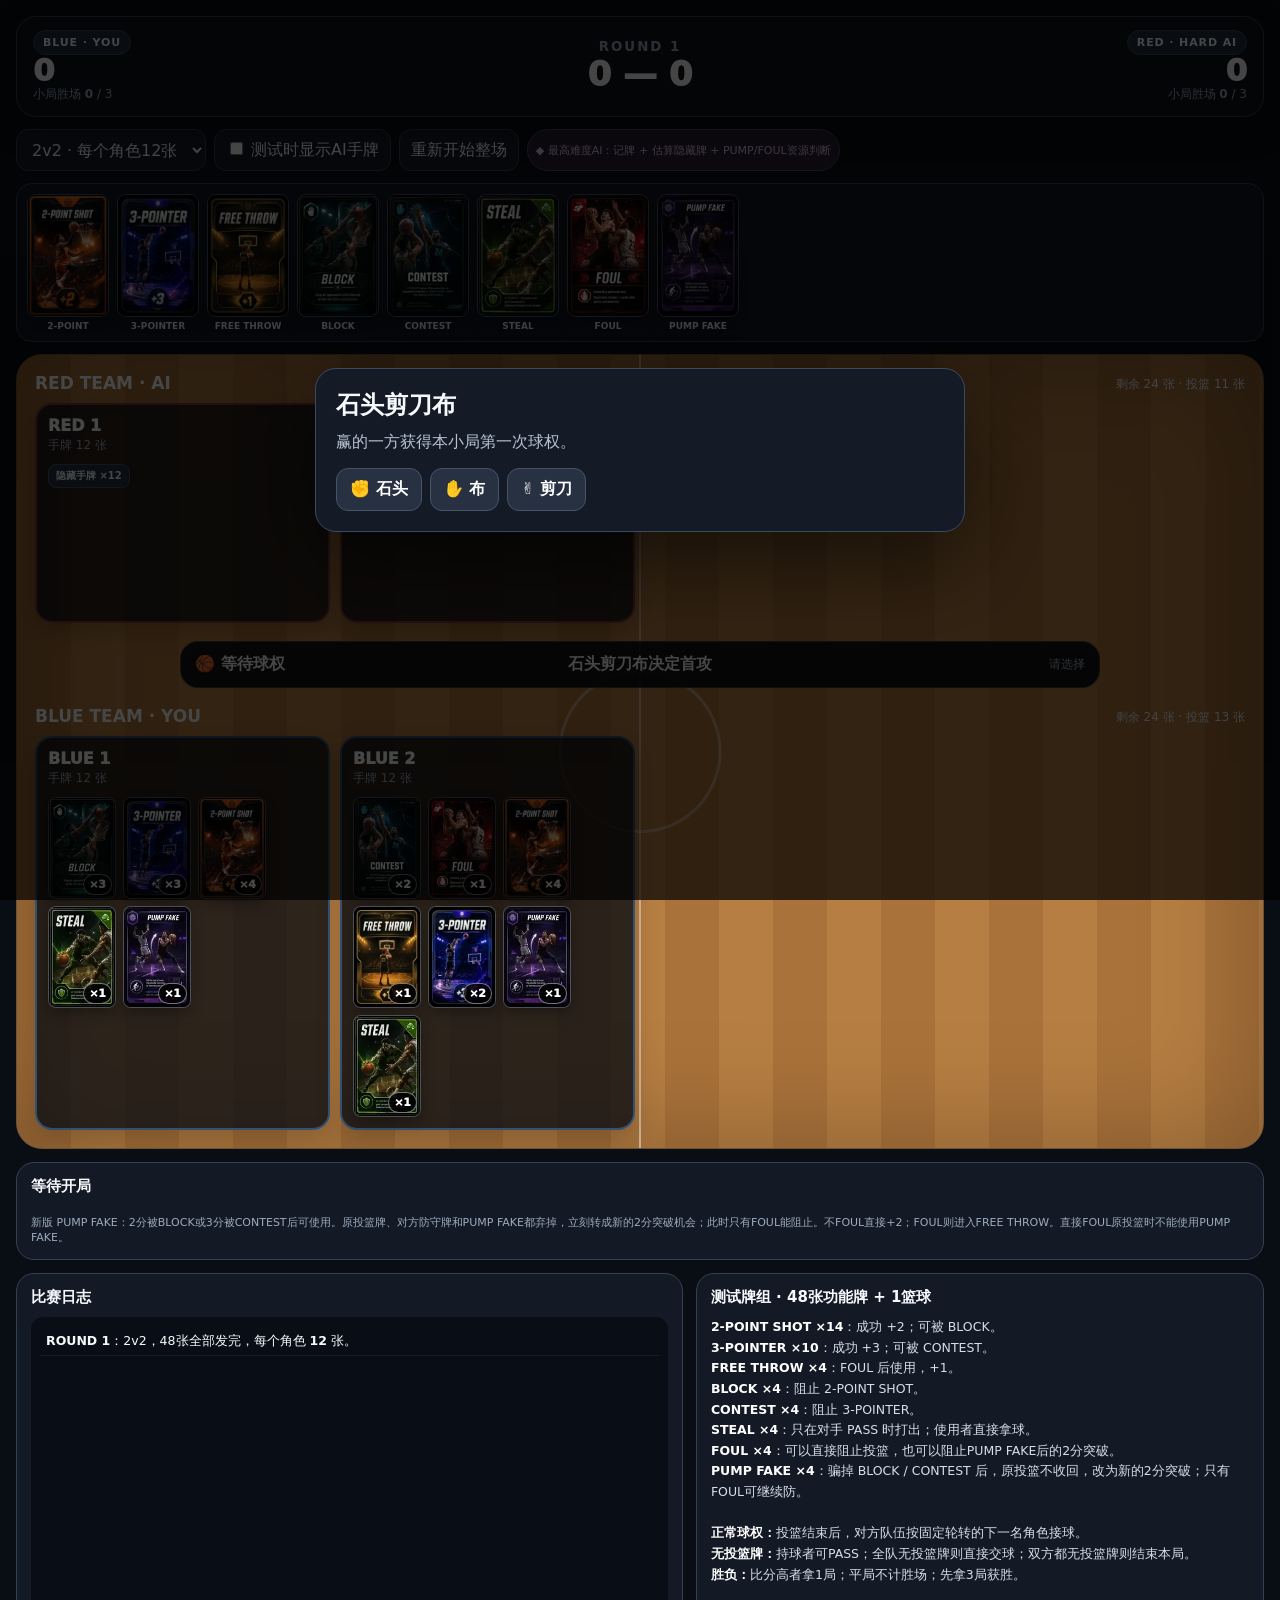
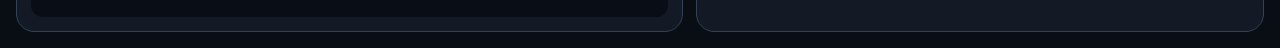
==== commit 77164063: "Show WebP card art directly in main basketball playtest" ====
--- a/index.html
+++ b/index.html
@@ -6,9 +6,9 @@
 <title>Goal-Scoring Moment — Basketball Prototype</title>
 <style>
 :root{--bg:#090d14;--panel:#131a25;--line:#344155;--text:#f7f9fc;--muted:#9cabbe;--blue:#3f9cff;--red:#ff5d65;--orange:#f4a340;--green:#52d38b;--yellow:#ffd65b;--purple:#b785ff}
-*{box-sizing:border-box}html,body{margin:0;min-height:100%;background:var(--bg);color:var(--text);font-family:Inter,ui-sans-serif,system-ui,-apple-system,BlinkMacSystemFont,"Segoe UI",sans-serif}button,select,input{font:inherit}button{cursor:pointer}.app{max-width:1440px;margin:auto;padding:16px}.top{position:sticky;top:8px;z-index:20;display:grid;grid-template-columns:1fr auto 1fr;gap:12px;align-items:center;padding:13px 16px;border:1px solid var(--line);border-radius:20px;background:rgba(15,20,29,.93);backdrop-filter:blur(14px);box-shadow:0 12px 32px rgba(0,0,0,.25)}.teamHead{display:flex;align-items:center}.teamHead.red{justify-content:flex-end;text-align:right}.tag{display:inline-flex;padding:5px 9px;border-radius:999px;font-size:11px;font-weight:900;letter-spacing:.08em;background:#202a39;border:1px solid #3a475b}.roundPts{font-size:31px;font-weight:1000;line-height:1}.wins{font-size:12px;color:var(--muted)}.center{text-align:center}.center small{display:block;color:var(--muted);letter-spacing:.15em;font-weight:800}.score{font-size:34px;font-weight:1000}.tools{display:flex;flex-wrap:wrap;gap:8px;margin:12px 0}.tool{color:var(--text);background:var(--panel);border:1px solid var(--line);border-radius:12px;padding:9px 11px}.court{position:relative;overflow:hidden;border-radius:26px;border:1px solid #6f5235;background:repeating-linear-gradient(90deg,#a9723a 0 54px,#b67e42 54px 108px);box-shadow:inset 0 0 120px rgba(0,0,0,.26);min-height:650px}.court:before{content:"";position:absolute;inset:0;background:linear-gradient(90deg,transparent 49.88%,rgba(255,255,255,.45) 49.9% 50.1%,transparent 50.12%),radial-gradient(circle at 50% 50%,transparent 0 78px,rgba(255,255,255,.35) 79px 81px,transparent 82px);pointer-events:none}.half{position:relative;z-index:2;padding:18px;min-height:285px}.halfTitle{display:flex;justify-content:space-between;align-items:end;margin-bottom:10px}.halfTitle h2{margin:0;font-size:17px}.halfTitle span{font-size:12px;color:#e6edf7}.roles{display:grid;grid-template-columns:repeat(4,minmax(0,1fr));gap:10px}.role{position:relative;min-height:166px;padding:11px;border-radius:17px;background:rgba(8,12,18,.79);border:2px solid rgba(255,255,255,.14);box-shadow:0 8px 24px rgba(0,0,0,.18)}.role.blue{border-color:rgba(63,156,255,.4)}.role.red{border-color:rgba(255,93,101,.4)}.role.ball{transform:translateY(-3px);box-shadow:0 0 0 3px rgba(244,163,64,.5),0 12px 28px rgba(0,0,0,.3)}.roleTop{display:flex;justify-content:space-between;align-items:center;gap:8px}.roleName{font-weight:950}.ball{font-size:26px}.count{font-size:12px;color:var(--muted);margin-top:2px}.chips{display:flex;flex-wrap:wrap;gap:5px;margin-top:10px}.chip{font-size:10px;font-weight:900;line-height:1;padding:6px 7px;border-radius:8px;border:1px solid #44536a;background:#243043}.chip.off{background:#422e18;border-color:#795329}.chip.def{background:#17354b;border-color:#2d678c}.chip.ft{background:#41391b;border-color:#7f702e}.chip.util{background:#352641;border-color:#6c4b84}.middle{position:relative;z-index:4;width:min(94%,920px);margin:0 auto;padding:12px 14px;border-radius:18px;background:rgba(8,13,20,.92);border:1px solid rgba(255,255,255,.17);display:grid;grid-template-columns:1fr auto 1fr;gap:12px;align-items:center}.middle .pos{font-weight:950}.middle .state{text-align:center;font-weight:900}.middle .hint{text-align:right;color:var(--muted);font-size:12px}.actionPanel{margin-top:13px;padding:14px;border-radius:18px;border:1px solid var(--line);background:var(--panel)}.actionPanel h3{margin:0 0 10px;font-size:15px}.actions{display:flex;flex-wrap:wrap;gap:8px}.btn{border:0;border-radius:12px;padding:10px 13px;color:white;font-weight:900;background:#344155}.btn.orange{background:#9a5819}.btn.blue{background:#22699f}.btn.red{background:#9c3a3f}.btn.green{background:#247349}.btn.purple{background:#68418c}.btn.yellow{background:#806b19}.btn.ghost{background:#273142;border:1px solid #46546b}.btn:disabled{opacity:.35;cursor:not-allowed}.gridBottom{display:grid;grid-template-columns:1.08fr .92fr;gap:13px;margin-top:13px}.box{padding:14px;border-radius:18px;border:1px solid var(--line);background:var(--panel)}.box h3{margin:0 0 10px;font-size:15px}.log{height:300px;overflow:auto;padding:9px;border-radius:12px;background:#090e16;font-size:12.5px;line-height:1.55}.line{padding:5px 6px;border-bottom:1px solid rgba(255,255,255,.05)}.line.good{color:#bff5d3}.line.bad{color:#ffc0c4}.line.special{color:#ffe79a}.rules{font-size:12.5px;line-height:1.65;color:#d5deea}.rules strong{color:white}.overlay{display:none;position:fixed;inset:0;z-index:100;align-items:center;justify-content:center;padding:16px;background:rgba(0,0,0,.72)}.overlay.show{display:flex}.modal{width:min(650px,100%);padding:20px;border-radius:21px;background:#141b27;border:1px solid #3b495f;box-shadow:0 28px 90px rgba(0,0,0,.55)}.modal h2{margin:0 0 8px}.modal p{margin:7px 0;color:#b8c3d2;line-height:1.6}.modalActions{display:flex;flex-wrap:wrap;gap:8px;margin-top:14px}.tiny{font-size:11px;color:var(--muted);margin-top:9px}.aiBadge{display:inline-flex;align-items:center;gap:6px;padding:5px 8px;border-radius:999px;background:#2b2033;border:1px solid #584067;font-size:11px;color:#e4c9f4}
+*{box-sizing:border-box}html,body{margin:0;min-height:100%;background:var(--bg);color:var(--text);font-family:Inter,ui-sans-serif,system-ui,-apple-system,BlinkMacSystemFont,"Segoe UI",sans-serif}button,select,input{font:inherit}button{cursor:pointer}.app{max-width:1440px;margin:auto;padding:16px}.top{position:sticky;top:8px;z-index:20;display:grid;grid-template-columns:1fr auto 1fr;gap:12px;align-items:center;padding:13px 16px;border:1px solid var(--line);border-radius:20px;background:rgba(15,20,29,.93);backdrop-filter:blur(14px);box-shadow:0 12px 32px rgba(0,0,0,.25)}.teamHead{display:flex;align-items:center}.teamHead.red{justify-content:flex-end;text-align:right}.tag{display:inline-flex;padding:5px 9px;border-radius:999px;font-size:11px;font-weight:900;letter-spacing:.08em;background:#202a39;border:1px solid #3a475b}.roundPts{font-size:31px;font-weight:1000;line-height:1}.wins{font-size:12px;color:var(--muted)}.center{text-align:center}.center small{display:block;color:var(--muted);letter-spacing:.15em;font-weight:800}.score{font-size:34px;font-weight:1000}.tools{display:flex;flex-wrap:wrap;gap:8px;margin:12px 0}.tool{color:var(--text);background:var(--panel);border:1px solid var(--line);border-radius:12px;padding:9px 11px}.artPreview{display:flex;gap:8px;overflow-x:auto;margin:0 0 12px;padding:10px;border:1px solid var(--line);border-radius:16px;background:#101722}.previewCard{flex:0 0 82px;text-align:center}.previewCard img{display:block;width:82px;height:123px;object-fit:cover;border-radius:9px;border:1px solid #42516a;box-shadow:0 7px 18px rgba(0,0,0,.3)}.previewCard span{display:block;margin-top:4px;font-size:9px;font-weight:900;color:#d9e3ef}.court{position:relative;overflow:hidden;border-radius:26px;border:1px solid #6f5235;background:repeating-linear-gradient(90deg,#a9723a 0 54px,#b67e42 54px 108px);box-shadow:inset 0 0 120px rgba(0,0,0,.26);min-height:650px}.court:before{content:"";position:absolute;inset:0;background:linear-gradient(90deg,transparent 49.88%,rgba(255,255,255,.45) 49.9% 50.1%,transparent 50.12%),radial-gradient(circle at 50% 50%,transparent 0 78px,rgba(255,255,255,.35) 79px 81px,transparent 82px);pointer-events:none}.half{position:relative;z-index:2;padding:18px;min-height:285px}.halfTitle{display:flex;justify-content:space-between;align-items:end;margin-bottom:10px}.halfTitle h2{margin:0;font-size:17px}.halfTitle span{font-size:12px;color:#e6edf7}.roles{display:grid;grid-template-columns:repeat(4,minmax(0,1fr));gap:10px}.role{position:relative;min-height:220px;padding:11px;border-radius:17px;background:rgba(8,12,18,.79);border:2px solid rgba(255,255,255,.14);box-shadow:0 8px 24px rgba(0,0,0,.18)}.role.blue{border-color:rgba(63,156,255,.4)}.role.red{border-color:rgba(255,93,101,.4)}.role.ball{transform:translateY(-3px);box-shadow:0 0 0 3px rgba(244,163,64,.5),0 12px 28px rgba(0,0,0,.3)}.roleTop{display:flex;justify-content:space-between;align-items:center;gap:8px}.roleName{font-weight:950}.ball{font-size:26px}.count{font-size:12px;color:var(--muted);margin-top:2px}.chips{display:flex;flex-wrap:wrap;gap:7px;margin-top:10px;align-items:flex-start}.chip{font-size:10px;font-weight:900;line-height:1;padding:6px 7px;border-radius:8px;border:1px solid #44536a;background:#243043}.chip.off{background:#422e18;border-color:#795329}.chip.def{background:#17354b;border-color:#2d678c}.chip.ft{background:#41391b;border-color:#7f702e}.chip.util{background:#352641;border-color:#6c4b84}.cardChip{position:relative;width:68px;height:102px;padding:0!important;overflow:hidden;background:#090d14!important;border:1px solid rgba(255,255,255,.28)!important;box-shadow:0 5px 13px rgba(0,0,0,.3)}.cardChip img{display:block;width:100%;height:100%;object-fit:cover}.cardCount{position:absolute;right:3px;bottom:3px;background:rgba(0,0,0,.84);border:1px solid rgba(255,255,255,.45);border-radius:999px;padding:4px 5px;color:white;font-size:11px;font-weight:950}.middle{position:relative;z-index:4;width:min(94%,920px);margin:0 auto;padding:12px 14px;border-radius:18px;background:rgba(8,13,20,.92);border:1px solid rgba(255,255,255,.17);display:grid;grid-template-columns:1fr auto 1fr;gap:12px;align-items:center}.middle .pos{font-weight:950}.middle .state{text-align:center;font-weight:900}.middle .hint{text-align:right;color:var(--muted);font-size:12px}.actionPanel{margin-top:13px;padding:14px;border-radius:18px;border:1px solid var(--line);background:var(--panel)}.actionPanel h3{margin:0 0 10px;font-size:15px}.actions{display:flex;flex-wrap:wrap;gap:8px}.btn{border:0;border-radius:12px;padding:10px 13px;color:white;font-weight:900;background:#344155}.btn.orange{background:#9a5819}.btn.blue{background:#22699f}.btn.red{background:#9c3a3f}.btn.green{background:#247349}.btn.purple{background:#68418c}.btn.yellow{background:#806b19}.btn.ghost{background:#273142;border:1px solid #46546b}.btn:disabled{opacity:.35;cursor:not-allowed}.cardAction{display:inline-flex;align-items:center;gap:8px}.cardAction img{width:30px;height:45px;object-fit:cover;border-radius:5px;border:1px solid rgba(255,255,255,.35)}.gridBottom{display:grid;grid-template-columns:1.08fr .92fr;gap:13px;margin-top:13px}.box{padding:14px;border-radius:18px;border:1px solid var(--line);background:var(--panel)}.box h3{margin:0 0 10px;font-size:15px}.log{height:300px;overflow:auto;padding:9px;border-radius:12px;background:#090e16;font-size:12.5px;line-height:1.55}.line{padding:5px 6px;border-bottom:1px solid rgba(255,255,255,.05)}.line.good{color:#bff5d3}.line.bad{color:#ffc0c4}.line.special{color:#ffe79a}.rules{font-size:12.5px;line-height:1.65;color:#d5deea}.rules strong{color:white}.overlay{display:none;position:fixed;inset:0;z-index:100;align-items:center;justify-content:center;padding:16px;background:rgba(0,0,0,.72)}.overlay.show{display:flex}.modal{width:min(650px,100%);padding:20px;border-radius:21px;background:#141b27;border:1px solid #3b495f;box-shadow:0 28px 90px rgba(0,0,0,.55)}.modal h2{margin:0 0 8px}.modal p{margin:7px 0;color:#b8c3d2;line-height:1.6}.modalActions{display:flex;flex-wrap:wrap;gap:8px;margin-top:14px}.tiny{font-size:11px;color:var(--muted);margin-top:9px}.aiBadge{display:inline-flex;align-items:center;gap:6px;padding:5px 8px;border-radius:999px;background:#2b2033;border:1px solid #584067;font-size:11px;color:#e4c9f4}
 @media(max-width:920px){.roles{grid-template-columns:repeat(2,minmax(0,1fr))}.gridBottom{grid-template-columns:1fr}}
-@media(max-width:620px){.app{padding:8px}.top{grid-template-columns:1fr 1fr}.center{grid-column:1/-1;grid-row:1}.teamHead{grid-row:2}.score{font-size:28px}.court{min-height:auto}.half{padding:10px}.roles{gap:7px}.role{min-height:145px;padding:9px}.middle{grid-template-columns:1fr;text-align:center}.middle .hint{text-align:center}.tool{font-size:12px}.btn{font-size:12px;padding:9px 10px}}
+@media(max-width:620px){.app{padding:8px}.top{grid-template-columns:1fr 1fr}.center{grid-column:1/-1;grid-row:1}.teamHead{grid-row:2}.score{font-size:28px}.court{min-height:auto}.half{padding:10px}.roles{gap:7px}.role{min-height:195px;padding:9px}.middle{grid-template-columns:1fr;text-align:center}.middle .hint{text-align:center}.tool{font-size:12px}.btn{font-size:12px;padding:9px 10px}.previewCard{flex-basis:64px}.previewCard img{width:64px;height:96px}.cardChip{width:55px;height:83px}.cardAction img{width:24px;height:36px}}
 </style>
 </head>
 <body>
@@ -28,6 +28,17 @@
     <label class="tool"><input type="checkbox" id="reveal"> 测试时显示AI手牌</label>
     <button class="tool" id="restart">重新开始整场</button>
     <span class="aiBadge">◆ 最高难度AI：记牌 + 估算隐藏牌 + PUMP/FOUL资源判断</span>
+  </div>
+
+  <div class="artPreview">
+    <div class="previewCard"><img src="images/two-point-shot.webp?v=20260903b" alt="2-POINT SHOT"><span>2-POINT</span></div>
+    <div class="previewCard"><img src="images/three-pointer.webp?v=20260903b" alt="3-POINTER"><span>3-POINTER</span></div>
+    <div class="previewCard"><img src="images/free-throw.webp?v=20260903b" alt="FREE THROW"><span>FREE THROW</span></div>
+    <div class="previewCard"><img src="images/block.webp?v=20260903b" alt="BLOCK"><span>BLOCK</span></div>
+    <div class="previewCard"><img src="images/contest.webp?v=20260903b" alt="CONTEST"><span>CONTEST</span></div>
+    <div class="previewCard"><img src="images/steal.webp?v=20260903b" alt="STEAL"><span>STEAL</span></div>
+    <div class="previewCard"><img src="images/foul.webp?v=20260903b" alt="FOUL"><span>FOUL</span></div>
+    <div class="previewCard"><img src="images/pump-fake.webp?v=20260903b" alt="PUMP FAKE"><span>PUMP FAKE</span></div>
   </div>
 
   <div class="court">
@@ -65,6 +76,7 @@
 'use strict';
 const SPEC={TWO:14,THREE:10,FT:4,BLOCK:4,CONTEST:4,STEAL:4,FOUL:4,PUMP:4};
 const NAME={TWO:'2-POINT SHOT',THREE:'3-POINTER',FT:'FREE THROW',BLOCK:'BLOCK',CONTEST:'CONTEST',STEAL:'STEAL',FOUL:'FOUL',PUMP:'PUMP FAKE'};
+const ART={TWO:'images/two-point-shot.webp?v=20260903b',THREE:'images/three-pointer.webp?v=20260903b',FT:'images/free-throw.webp?v=20260903b',BLOCK:'images/block.webp?v=20260903b',CONTEST:'images/contest.webp?v=20260903b',STEAL:'images/steal.webp?v=20260903b',FOUL:'images/foul.webp?v=20260903b',PUMP:'images/pump-fake.webp?v=20260903b'};
 const ELEM=id=>document.getElementById(id);
 let G=null,busy=false;
 const sleep=ms=>new Promise(r=>setTimeout(r,ms));
@@ -94,9 +106,9 @@
 
 function render(){ELEM('blueScore').textContent=G.score.blue;ELEM('redScore').textContent=G.score.red;ELEM('centerBlue').textContent=G.score.blue;ELEM('centerRed').textContent=G.score.red;ELEM('blueWins').textContent=G.wins.blue;ELEM('redWins').textContent=G.wins.red;ELEM('roundNo').textContent=G.round;const h=holder();ELEM('possession').textContent=h?`🏀 ${h.label} 持球`:'🏀 等待球权';ELEM('blueInfo').textContent=`剩余 ${totalHand('blue')} 张 · 投篮 ${teamShots('blue')} 张`;ELEM('redInfo').textContent=`剩余 ${totalHand('red')} 张 · 投篮 ${teamShots('red')} 张`;renderRoles('blue');renderRoles('red');renderActions()}
 function chipClass(c){if(c==='TWO'||c==='THREE')return'off';if(c==='BLOCK'||c==='CONTEST'||c==='FOUL')return'def';if(c==='FT')return'ft';return'util'}
-function renderRoles(team){const root=ELEM(team+'Roles');root.innerHTML='';const reveal=team==='blue'||ELEM('reveal').checked;G.roles[team].forEach(r=>{const d=document.createElement('div');d.className=`role ${team} ${G.holder===r.id?'ball':''}`;let html=`<div class="roleTop"><div><div class="roleName">${r.label}</div><div class="count">手牌 ${r.hand.length} 张</div></div><div class="ball">${G.holder===r.id?'🏀':''}</div></div>`;if(reveal){const counts={};r.hand.forEach(c=>counts[c]=(counts[c]||0)+1);html+=`<div class="chips">`+Object.entries(counts).map(([c,n])=>`<span class="chip ${chipClass(c)}">${NAME[c]} ×${n}</span>`).join('')+`</div>`}else html+=`<div class="chips"><span class="chip">隐藏手牌 ×${r.hand.length}</span></div>`;d.innerHTML=html;root.appendChild(d)})}
-function addAction(text,cls,fn,disabled=false){const b=document.createElement('button');b.className='btn '+cls;b.textContent=text;b.disabled=disabled;b.onclick=fn;ELEM('actions').appendChild(b)}
-function renderActions(){const root=ELEM('actions');root.innerHTML='';if(!G||G.roundOver||G.matchOver)return;const h=holder();if(!h){ELEM('actionTitle').textContent='等待开局';return}if(h.team!=='blue'){ELEM('actionTitle').textContent='AI回合：正在计算';addAction('AI THINKING…','purple',()=>{},true);return}ELEM('actionTitle').textContent=`${h.label} 持球：选择动作`;if(countCard(h,'TWO'))addAction(`2-POINT SHOT ×${countCard(h,'TWO')}`,'orange',()=>humanShoot('TWO'));if(countCard(h,'THREE'))addAction(`3-POINTER ×${countCard(h,'THREE')}`,'orange',()=>humanShoot('THREE'));G.roles.blue.filter(r=>r.id!==h.id).forEach(r=>addAction(`PASS → ${r.label}`,'blue',()=>humanPass(r)));if(teamShots('blue')===0)addAction('全队无投篮牌 → 交球给RED','ghost',()=>{if(!busy){busy=true;normalPossession('red')}})}
+function renderRoles(team){const root=ELEM(team+'Roles');root.innerHTML='';const reveal=team==='blue'||ELEM('reveal').checked;G.roles[team].forEach(r=>{const d=document.createElement('div');d.className=`role ${team} ${G.holder===r.id?'ball':''}`;let html=`<div class="roleTop"><div><div class="roleName">${r.label}</div><div class="count">手牌 ${r.hand.length} 张</div></div><div class="ball">${G.holder===r.id?'🏀':''}</div></div>`;if(reveal){const counts={};r.hand.forEach(c=>counts[c]=(counts[c]||0)+1);html+=`<div class="chips">`+Object.entries(counts).map(([c,n])=>`<span class="chip ${chipClass(c)} cardChip" title="${NAME[c]} ×${n}"><img src="${ART[c]}" alt="${NAME[c]}"><span class="cardCount">×${n}</span></span>`).join('')+`</div>`}else html+=`<div class="chips"><span class="chip">隐藏手牌 ×${r.hand.length}</span></div>`;d.innerHTML=html;root.appendChild(d)})}
+function addAction(text,cls,fn,disabled=false,card=null){const b=document.createElement('button');b.className='btn '+cls+(card?' cardAction':'');b.disabled=disabled;b.onclick=fn;if(card){const img=document.createElement('img');img.src=ART[card];img.alt='';b.appendChild(img);const s=document.createElement('span');s.textContent=text;b.appendChild(s)}else b.textContent=text;ELEM('actions').appendChild(b)}
+function renderActions(){const root=ELEM('actions');root.innerHTML='';if(!G||G.roundOver||G.matchOver)return;const h=holder();if(!h){ELEM('actionTitle').textContent='等待开局';return}if(h.team!=='blue'){ELEM('actionTitle').textContent='AI回合：正在计算';addAction('AI THINKING…','purple',()=>{},true);return}ELEM('actionTitle').textContent=`${h.label} 持球：选择动作`;if(countCard(h,'TWO'))addAction(`2-POINT SHOT ×${countCard(h,'TWO')}`,'orange',()=>humanShoot('TWO'),false,'TWO');if(countCard(h,'THREE'))addAction(`3-POINTER ×${countCard(h,'THREE')}`,'orange',()=>humanShoot('THREE'),false,'THREE');G.roles.blue.filter(r=>r.id!==h.id).forEach(r=>addAction(`PASS → ${r.label}`,'blue',()=>humanPass(r)));if(teamShots('blue')===0)addAction('全队无投篮牌 → 交球给RED','ghost',()=>{if(!busy){busy=true;normalPossession('red')}})}
 
 async function humanShoot(card){if(busy)return;busy=true;const a=holder();removeCard(a,card);render();log(`<b>${a.label}</b> 打出 <b>${NAME[card]}</b>。`);await sleep(300);await aiDefendHumanShot(card,a)}
 function estimateUnseen(c){return Math.max(0,SPEC[c]-G.played[c]-teamCount('red',c))}
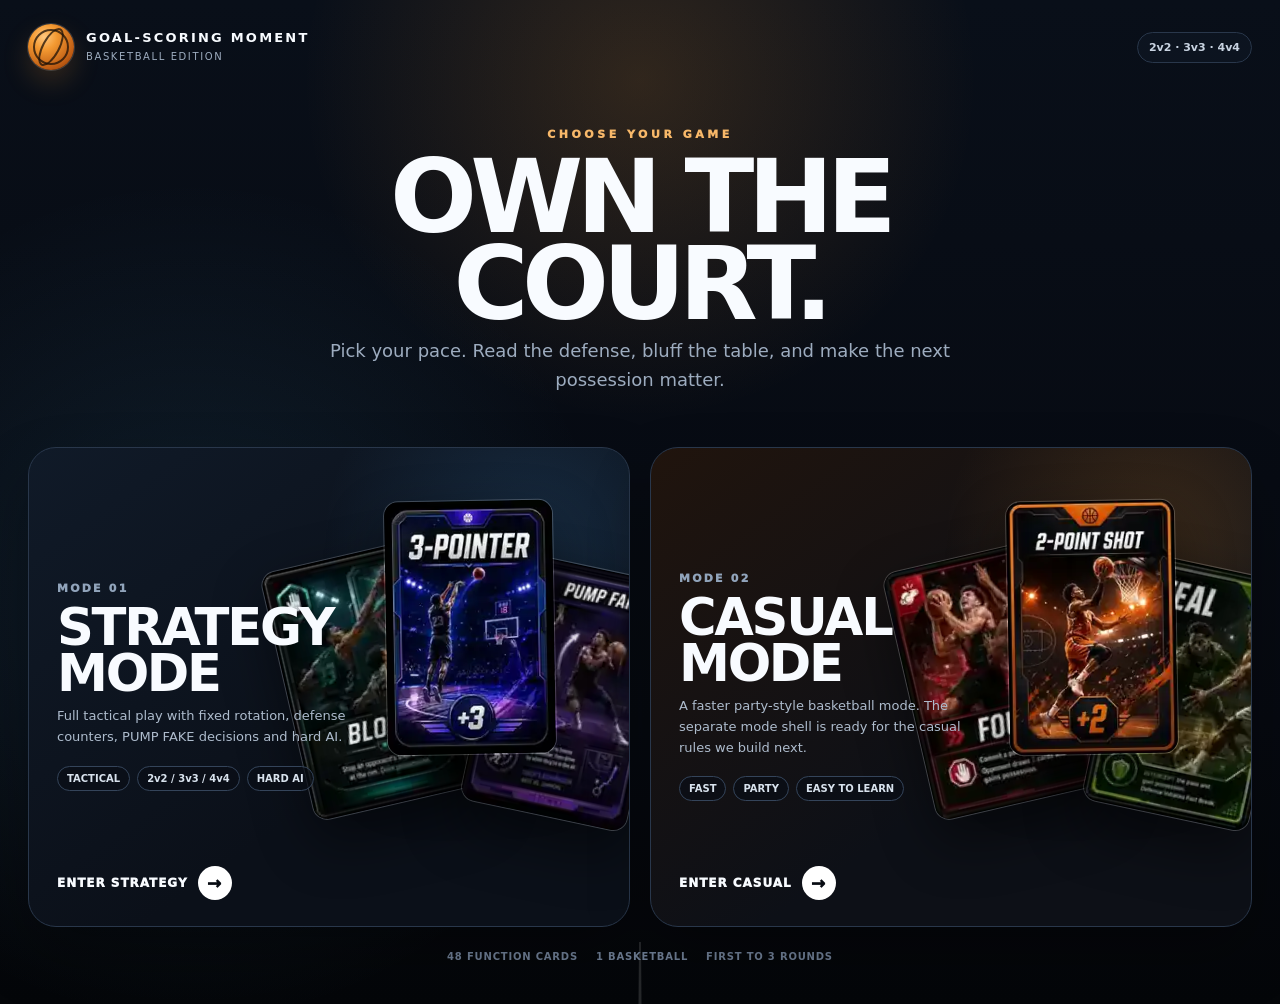
==== commit ef61cf4b: "Replace root with basketball mode-select homepage and real image preloader" ====
--- a/index.html
+++ b/index.html
@@ -1,144 +1,170 @@
 <!doctype html>
-<html lang="zh-CN">
+<html lang="en">
 <head>
 <meta charset="utf-8">
 <meta name="viewport" content="width=device-width,initial-scale=1,viewport-fit=cover">
-<title>Goal-Scoring Moment — Basketball Prototype</title>
+<meta name="theme-color" content="#070b12">
+<title>Goal-Scoring Moment — Basketball</title>
 <style>
-:root{--bg:#090d14;--panel:#131a25;--line:#344155;--text:#f7f9fc;--muted:#9cabbe;--blue:#3f9cff;--red:#ff5d65;--orange:#f4a340;--green:#52d38b;--yellow:#ffd65b;--purple:#b785ff}
-*{box-sizing:border-box}html,body{margin:0;min-height:100%;background:var(--bg);color:var(--text);font-family:Inter,ui-sans-serif,system-ui,-apple-system,BlinkMacSystemFont,"Segoe UI",sans-serif}button,select,input{font:inherit}button{cursor:pointer}.app{max-width:1440px;margin:auto;padding:16px}.top{position:sticky;top:8px;z-index:20;display:grid;grid-template-columns:1fr auto 1fr;gap:12px;align-items:center;padding:13px 16px;border:1px solid var(--line);border-radius:20px;background:rgba(15,20,29,.93);backdrop-filter:blur(14px);box-shadow:0 12px 32px rgba(0,0,0,.25)}.teamHead{display:flex;align-items:center}.teamHead.red{justify-content:flex-end;text-align:right}.tag{display:inline-flex;padding:5px 9px;border-radius:999px;font-size:11px;font-weight:900;letter-spacing:.08em;background:#202a39;border:1px solid #3a475b}.roundPts{font-size:31px;font-weight:1000;line-height:1}.wins{font-size:12px;color:var(--muted)}.center{text-align:center}.center small{display:block;color:var(--muted);letter-spacing:.15em;font-weight:800}.score{font-size:34px;font-weight:1000}.tools{display:flex;flex-wrap:wrap;gap:8px;margin:12px 0}.tool{color:var(--text);background:var(--panel);border:1px solid var(--line);border-radius:12px;padding:9px 11px}.artPreview{display:flex;gap:8px;overflow-x:auto;margin:0 0 12px;padding:10px;border:1px solid var(--line);border-radius:16px;background:#101722}.previewCard{flex:0 0 82px;text-align:center}.previewCard img{display:block;width:82px;height:123px;object-fit:cover;border-radius:9px;border:1px solid #42516a;box-shadow:0 7px 18px rgba(0,0,0,.3)}.previewCard span{display:block;margin-top:4px;font-size:9px;font-weight:900;color:#d9e3ef}.court{position:relative;overflow:hidden;border-radius:26px;border:1px solid #6f5235;background:repeating-linear-gradient(90deg,#a9723a 0 54px,#b67e42 54px 108px);box-shadow:inset 0 0 120px rgba(0,0,0,.26);min-height:650px}.court:before{content:"";position:absolute;inset:0;background:linear-gradient(90deg,transparent 49.88%,rgba(255,255,255,.45) 49.9% 50.1%,transparent 50.12%),radial-gradient(circle at 50% 50%,transparent 0 78px,rgba(255,255,255,.35) 79px 81px,transparent 82px);pointer-events:none}.half{position:relative;z-index:2;padding:18px;min-height:285px}.halfTitle{display:flex;justify-content:space-between;align-items:end;margin-bottom:10px}.halfTitle h2{margin:0;font-size:17px}.halfTitle span{font-size:12px;color:#e6edf7}.roles{display:grid;grid-template-columns:repeat(4,minmax(0,1fr));gap:10px}.role{position:relative;min-height:220px;padding:11px;border-radius:17px;background:rgba(8,12,18,.79);border:2px solid rgba(255,255,255,.14);box-shadow:0 8px 24px rgba(0,0,0,.18)}.role.blue{border-color:rgba(63,156,255,.4)}.role.red{border-color:rgba(255,93,101,.4)}.role.ball{transform:translateY(-3px);box-shadow:0 0 0 3px rgba(244,163,64,.5),0 12px 28px rgba(0,0,0,.3)}.roleTop{display:flex;justify-content:space-between;align-items:center;gap:8px}.roleName{font-weight:950}.ball{font-size:26px}.count{font-size:12px;color:var(--muted);margin-top:2px}.chips{display:flex;flex-wrap:wrap;gap:7px;margin-top:10px;align-items:flex-start}.chip{font-size:10px;font-weight:900;line-height:1;padding:6px 7px;border-radius:8px;border:1px solid #44536a;background:#243043}.chip.off{background:#422e18;border-color:#795329}.chip.def{background:#17354b;border-color:#2d678c}.chip.ft{background:#41391b;border-color:#7f702e}.chip.util{background:#352641;border-color:#6c4b84}.cardChip{position:relative;width:68px;height:102px;padding:0!important;overflow:hidden;background:#090d14!important;border:1px solid rgba(255,255,255,.28)!important;box-shadow:0 5px 13px rgba(0,0,0,.3)}.cardChip img{display:block;width:100%;height:100%;object-fit:cover}.cardCount{position:absolute;right:3px;bottom:3px;background:rgba(0,0,0,.84);border:1px solid rgba(255,255,255,.45);border-radius:999px;padding:4px 5px;color:white;font-size:11px;font-weight:950}.middle{position:relative;z-index:4;width:min(94%,920px);margin:0 auto;padding:12px 14px;border-radius:18px;background:rgba(8,13,20,.92);border:1px solid rgba(255,255,255,.17);display:grid;grid-template-columns:1fr auto 1fr;gap:12px;align-items:center}.middle .pos{font-weight:950}.middle .state{text-align:center;font-weight:900}.middle .hint{text-align:right;color:var(--muted);font-size:12px}.actionPanel{margin-top:13px;padding:14px;border-radius:18px;border:1px solid var(--line);background:var(--panel)}.actionPanel h3{margin:0 0 10px;font-size:15px}.actions{display:flex;flex-wrap:wrap;gap:8px}.btn{border:0;border-radius:12px;padding:10px 13px;color:white;font-weight:900;background:#344155}.btn.orange{background:#9a5819}.btn.blue{background:#22699f}.btn.red{background:#9c3a3f}.btn.green{background:#247349}.btn.purple{background:#68418c}.btn.yellow{background:#806b19}.btn.ghost{background:#273142;border:1px solid #46546b}.btn:disabled{opacity:.35;cursor:not-allowed}.cardAction{display:inline-flex;align-items:center;gap:8px}.cardAction img{width:30px;height:45px;object-fit:cover;border-radius:5px;border:1px solid rgba(255,255,255,.35)}.gridBottom{display:grid;grid-template-columns:1.08fr .92fr;gap:13px;margin-top:13px}.box{padding:14px;border-radius:18px;border:1px solid var(--line);background:var(--panel)}.box h3{margin:0 0 10px;font-size:15px}.log{height:300px;overflow:auto;padding:9px;border-radius:12px;background:#090e16;font-size:12.5px;line-height:1.55}.line{padding:5px 6px;border-bottom:1px solid rgba(255,255,255,.05)}.line.good{color:#bff5d3}.line.bad{color:#ffc0c4}.line.special{color:#ffe79a}.rules{font-size:12.5px;line-height:1.65;color:#d5deea}.rules strong{color:white}.overlay{display:none;position:fixed;inset:0;z-index:100;align-items:center;justify-content:center;padding:16px;background:rgba(0,0,0,.72)}.overlay.show{display:flex}.modal{width:min(650px,100%);padding:20px;border-radius:21px;background:#141b27;border:1px solid #3b495f;box-shadow:0 28px 90px rgba(0,0,0,.55)}.modal h2{margin:0 0 8px}.modal p{margin:7px 0;color:#b8c3d2;line-height:1.6}.modalActions{display:flex;flex-wrap:wrap;gap:8px;margin-top:14px}.tiny{font-size:11px;color:var(--muted);margin-top:9px}.aiBadge{display:inline-flex;align-items:center;gap:6px;padding:5px 8px;border-radius:999px;background:#2b2033;border:1px solid #584067;font-size:11px;color:#e4c9f4}
-@media(max-width:920px){.roles{grid-template-columns:repeat(2,minmax(0,1fr))}.gridBottom{grid-template-columns:1fr}}
-@media(max-width:620px){.app{padding:8px}.top{grid-template-columns:1fr 1fr}.center{grid-column:1/-1;grid-row:1}.teamHead{grid-row:2}.score{font-size:28px}.court{min-height:auto}.half{padding:10px}.roles{gap:7px}.role{min-height:195px;padding:9px}.middle{grid-template-columns:1fr;text-align:center}.middle .hint{text-align:center}.tool{font-size:12px}.btn{font-size:12px;padding:9px 10px}.previewCard{flex-basis:64px}.previewCard img{width:64px;height:96px}.cardChip{width:55px;height:83px}.cardAction img{width:24px;height:36px}}
+:root{--bg:#070b12;--panel:#101722;--line:#29374b;--text:#f8fbff;--muted:#9dacbf;--orange:#f49a32;--cyan:#59c8ff;--purple:#a66cff}
+*{box-sizing:border-box}html,body{margin:0;min-height:100%;background:var(--bg);color:var(--text);font-family:Inter,ui-sans-serif,system-ui,-apple-system,BlinkMacSystemFont,"Segoe UI",sans-serif}button{font:inherit;color:inherit}.page{min-height:100vh;position:relative;overflow:hidden;background:radial-gradient(circle at 50% 8%,rgba(244,154,50,.17),transparent 30%),radial-gradient(circle at 15% 60%,rgba(89,200,255,.1),transparent 34%),linear-gradient(180deg,#090f19 0,#060910 72%,#040609 100%)}.page:before{content:"";position:absolute;inset:-10%;pointer-events:none;opacity:.13;background:linear-gradient(90deg,transparent 49.85%,#fff 49.9% 50.1%,transparent 50.15%),radial-gradient(circle at 50% 50%,transparent 0 105px,#fff 106px 108px,transparent 109px),linear-gradient(0deg,transparent 49.8%,#fff 49.85% 50.15%,transparent 50.2%);transform:perspective(900px) rotateX(67deg) translateY(40%);transform-origin:center bottom}.shell{position:relative;z-index:2;width:min(1380px,100%);margin:auto;padding:24px 28px 42px}.nav{display:flex;align-items:center;justify-content:space-between;gap:20px}.brand{display:flex;align-items:center;gap:12px}.ballMark{width:46px;height:46px;border-radius:50%;position:relative;background:radial-gradient(circle at 35% 28%,#ffc87f 0,#f49a32 28%,#bd5b13 72%,#713109 100%);box-shadow:0 0 0 1px rgba(255,255,255,.16),0 12px 28px rgba(244,154,50,.19)}.ballMark:before,.ballMark:after{content:"";position:absolute;inset:5px;border:2px solid rgba(28,16,7,.75);border-radius:50%}.ballMark:after{inset:2px 14px;transform:rotate(28deg)}.brandText b{display:block;font-size:13px;letter-spacing:.17em}.brandText span{font-size:10px;color:var(--muted);letter-spacing:.16em}.navPill{border:1px solid var(--line);background:rgba(15,23,35,.72);padding:8px 11px;border-radius:999px;font-size:11px;color:#c8d3e1;font-weight:800}.hero{text-align:center;padding:58px 0 28px}.eyebrow{font-size:11px;letter-spacing:.32em;color:#f8b869;font-weight:950}.hero h1{margin:12px auto 10px;font-size:clamp(52px,8vw,112px);line-height:.85;letter-spacing:-.065em;max-width:1000px;text-transform:uppercase}.hero p{margin:0 auto;max-width:680px;color:var(--muted);font-size:clamp(14px,2vw,18px);line-height:1.6}.modeGrid{display:grid;grid-template-columns:1fr 1fr;gap:20px;margin-top:24px}.modeCard{position:relative;min-height:480px;border:1px solid var(--line);border-radius:28px;overflow:hidden;padding:0;background:rgba(11,17,27,.9);text-align:left;cursor:pointer;box-shadow:0 28px 60px rgba(0,0,0,.28);transition:transform .24s ease,border-color .24s ease,box-shadow .24s ease}.modeCard:hover{transform:translateY(-5px);border-color:#4b617d;box-shadow:0 34px 72px rgba(0,0,0,.4)}.modeCard:focus-visible{outline:3px solid #fff;outline-offset:3px}.modeCard.strategy{background:radial-gradient(circle at 85% 20%,rgba(80,173,255,.16),transparent 34%),linear-gradient(145deg,#101a28,#0b1019 62%)}.modeCard.casual{background:radial-gradient(circle at 85% 20%,rgba(244,154,50,.18),transparent 34%),linear-gradient(145deg,#20140d,#0d1017 62%)}.modeCopy{position:relative;z-index:4;padding:28px;max-width:58%}.modeNo{font-size:11px;font-weight:950;letter-spacing:.2em;color:#91a4bb}.modeCopy h2{margin:9px 0 10px;font-size:clamp(34px,4vw,64px);line-height:.9;letter-spacing:-.045em}.modeCopy p{font-size:13px;line-height:1.6;color:#aebccd;margin:0 0 18px}.featureRow{display:flex;flex-wrap:wrap;gap:7px}.feature{padding:6px 9px;border-radius:999px;border:1px solid #34445a;background:rgba(9,14,22,.7);font-size:10px;font-weight:850;color:#d8e2ed}.enter{position:absolute;z-index:5;left:28px;bottom:26px;display:flex;align-items:center;gap:10px;font-size:12px;font-weight:950;letter-spacing:.08em}.enterArrow{display:grid;place-items:center;width:34px;height:34px;border-radius:50%;background:#fff;color:#070b12;font-size:17px}.fan{position:absolute;right:-16px;top:34px;width:52%;height:390px}.fan img{position:absolute;width:170px;height:255px;object-fit:cover;border-radius:15px;border:1px solid rgba(255,255,255,.2);box-shadow:0 24px 55px rgba(0,0,0,.48);transition:transform .25s ease}.fan img:nth-child(1){right:190px;top:70px;transform:rotate(-13deg)}.fan img:nth-child(2){right:90px;top:18px;z-index:2;transform:rotate(-1deg)}.fan img:nth-child(3){right:-8px;top:82px;transform:rotate(12deg)}.modeCard:hover .fan img:nth-child(1){transform:rotate(-17deg) translateX(-5px)}.modeCard:hover .fan img:nth-child(2){transform:rotate(-1deg) translateY(-6px)}.modeCard:hover .fan img:nth-child(3){transform:rotate(16deg) translateX(5px)}.footer{display:flex;justify-content:center;gap:18px;flex-wrap:wrap;margin-top:24px;color:#718198;font-size:10px;font-weight:800;letter-spacing:.08em}
+.loader{position:fixed;inset:0;z-index:1000;display:none;place-items:center;padding:22px;background:radial-gradient(circle at 50% 45%,rgba(244,154,50,.14),transparent 30%),#05080e}.loader.show{display:grid}.loadBox{width:min(500px,100%);text-align:center}.spinBall{width:82px;height:82px;border-radius:50%;margin:0 auto 24px;position:relative;background:radial-gradient(circle at 35% 28%,#ffc87f 0,#f49a32 28%,#bd5b13 72%,#713109 100%);box-shadow:0 0 50px rgba(244,154,50,.18);animation:bounce 1s ease-in-out infinite}.spinBall:before,.spinBall:after{content:"";position:absolute;inset:8px;border:3px solid rgba(25,13,4,.8);border-radius:50%}.spinBall:after{inset:3px 26px;transform:rotate(28deg)}@keyframes bounce{0%,100%{transform:translateY(0) rotate(0)}50%{transform:translateY(-12px) rotate(35deg)}}.loadLabel{font-size:11px;letter-spacing:.25em;color:#f3b463;font-weight:950}.loadTitle{margin:8px 0 22px;font-size:clamp(28px,6vw,46px);letter-spacing:-.04em}.track{height:7px;border-radius:999px;overflow:hidden;background:#182131;border:1px solid #27364c}.bar{height:100%;width:0;background:linear-gradient(90deg,#f49a32,#ffd08a);transition:width .18s ease}.loadMeta{display:flex;justify-content:space-between;margin-top:9px;color:#8998aa;font-size:11px}.loadError{display:none;margin-top:20px;padding:13px;border-radius:12px;border:1px solid #653a3a;background:#251316;color:#ffc9c9;font-size:12px;line-height:1.5}.loadError.show{display:block}.retry{display:none;margin:14px auto 0;border:0;border-radius:12px;padding:10px 16px;background:#fff;color:#080b10;font-weight:950;cursor:pointer}.retry.show{display:block}
+@media(max-width:980px){.modeGrid{grid-template-columns:1fr}.modeCard{min-height:440px}.fan{width:48%}.modeCopy{max-width:56%}}
+@media(max-width:650px){.shell{padding:18px 14px 30px}.navPill{display:none}.hero{padding:42px 0 20px}.hero h1{font-size:56px}.modeCard{min-height:525px}.modeCopy{max-width:none;padding:22px;padding-right:18px}.modeCopy p{max-width:70%}.fan{top:205px;right:-18px;width:100%;height:270px}.fan img{width:125px;height:188px}.fan img:nth-child(1){right:220px;top:55px}.fan img:nth-child(2){right:116px;top:15px}.fan img:nth-child(3){right:16px;top:56px}.enter{left:22px;bottom:20px}.footer{margin-top:18px}}
 </style>
 </head>
 <body>
-<div class="app">
-  <div class="top">
-    <div class="teamHead"><div><span class="tag">BLUE · YOU</span><div class="roundPts" id="blueScore">0</div><div class="wins">小局胜场 <b id="blueWins">0</b> / 3</div></div></div>
-    <div class="center"><small>ROUND <span id="roundNo">1</span></small><div class="score"><span id="centerBlue">0</span> — <span id="centerRed">0</span></div></div>
-    <div class="teamHead red"><div><span class="tag">RED · HARD AI</span><div class="roundPts" id="redScore">0</div><div class="wins">小局胜场 <b id="redWins">0</b> / 3</div></div></div>
-  </div>
+<div class="page">
+  <main class="shell">
+    <nav class="nav">
+      <div class="brand"><div class="ballMark" aria-hidden="true"></div><div class="brandText"><b>GOAL-SCORING MOMENT</b><span>BASKETBALL EDITION</span></div></div>
+      <div class="navPill">2v2 · 3v3 · 4v4</div>
+    </nav>
 
-  <div class="tools">
-    <select class="tool" id="mode">
-      <option value="2">2v2 · 每个角色12张</option>
-      <option value="3">3v3 · 每个角色8张</option>
-      <option value="4">4v4 · 每个角色6张</option>
-    </select>
-    <label class="tool"><input type="checkbox" id="reveal"> 测试时显示AI手牌</label>
-    <button class="tool" id="restart">重新开始整场</button>
-    <span class="aiBadge">◆ 最高难度AI：记牌 + 估算隐藏牌 + PUMP/FOUL资源判断</span>
-  </div>
+    <header class="hero">
+      <div class="eyebrow">CHOOSE YOUR GAME</div>
+      <h1>OWN THE<br>COURT.</h1>
+      <p>Pick your pace. Read the defense, bluff the table, and make the next possession matter.</p>
+    </header>
 
-  <div class="artPreview">
-    <div class="previewCard"><img src="images/two-point-shot.webp?v=20260903b" alt="2-POINT SHOT"><span>2-POINT</span></div>
-    <div class="previewCard"><img src="images/three-pointer.webp?v=20260903b" alt="3-POINTER"><span>3-POINTER</span></div>
-    <div class="previewCard"><img src="images/free-throw.webp?v=20260903b" alt="FREE THROW"><span>FREE THROW</span></div>
-    <div class="previewCard"><img src="images/block.webp?v=20260903b" alt="BLOCK"><span>BLOCK</span></div>
-    <div class="previewCard"><img src="images/contest.webp?v=20260903b" alt="CONTEST"><span>CONTEST</span></div>
-    <div class="previewCard"><img src="images/steal.webp?v=20260903b" alt="STEAL"><span>STEAL</span></div>
-    <div class="previewCard"><img src="images/foul.webp?v=20260903b" alt="FOUL"><span>FOUL</span></div>
-    <div class="previewCard"><img src="images/pump-fake.webp?v=20260903b" alt="PUMP FAKE"><span>PUMP FAKE</span></div>
-  </div>
+    <section class="modeGrid" aria-label="Game modes">
+      <button class="modeCard strategy" data-mode="strategy" type="button">
+        <div class="modeCopy">
+          <div class="modeNo">MODE 01</div>
+          <h2>STRATEGY<br>MODE</h2>
+          <p>Full tactical play with fixed rotation, defense counters, PUMP FAKE decisions and hard AI.</p>
+          <div class="featureRow"><span class="feature">TACTICAL</span><span class="feature">2v2 / 3v3 / 4v4</span><span class="feature">HARD AI</span></div>
+        </div>
+        <div class="fan" aria-hidden="true"><img src="images/block.webp" alt=""><img src="images/three-pointer.webp" alt=""><img src="images/pump-fake.webp" alt=""></div>
+        <div class="enter">ENTER STRATEGY <span class="enterArrow">→</span></div>
+      </button>
 
-  <div class="court">
-    <section class="half ai"><div class="halfTitle"><h2>RED TEAM · AI</h2><span id="redInfo"></span></div><div class="roles" id="redRoles"></div></section>
-    <div class="middle"><div class="pos" id="possession">🏀 等待开局</div><div class="state" id="stateText">石头剪刀布决定首攻</div><div class="hint" id="hint">48张功能牌全部发完</div></div>
-    <section class="half you"><div class="halfTitle"><h2>BLUE TEAM · YOU</h2><span id="blueInfo"></span></div><div class="roles" id="blueRoles"></div></section>
-  </div>
+      <button class="modeCard casual" data-mode="casual" type="button">
+        <div class="modeCopy">
+          <div class="modeNo">MODE 02</div>
+          <h2>CASUAL<br>MODE</h2>
+          <p>A faster party-style basketball mode. The separate mode shell is ready for the casual rules we build next.</p>
+          <div class="featureRow"><span class="feature">FAST</span><span class="feature">PARTY</span><span class="feature">EASY TO LEARN</span></div>
+        </div>
+        <div class="fan" aria-hidden="true"><img src="images/foul.webp" alt=""><img src="images/two-point-shot.webp" alt=""><img src="images/steal.webp" alt=""></div>
+        <div class="enter">ENTER CASUAL <span class="enterArrow">→</span></div>
+      </button>
+    </section>
 
-  <div class="actionPanel">
-    <h3 id="actionTitle">等待开局</h3><div class="actions" id="actions"></div>
-    <div class="tiny">新版 PUMP FAKE：2分被BLOCK或3分被CONTEST后可使用。原投篮牌、对方防守牌和PUMP FAKE都弃掉，立刻转成新的2分突破机会；此时只有FOUL能阻止。不FOUL直接+2；FOUL则进入FREE THROW。直接FOUL原投篮时不能使用PUMP FAKE。</div>
-  </div>
+    <footer class="footer"><span>48 FUNCTION CARDS</span><span>1 BASKETBALL</span><span>FIRST TO 3 ROUNDS</span></footer>
+  </main>
+</div>
 
-  <div class="gridBottom">
-    <div class="box"><h3>比赛日志</h3><div class="log" id="log"></div></div>
-    <div class="box"><h3>测试牌组 · 48张功能牌 + 1篮球</h3><div class="rules">
-      <strong>2-POINT SHOT ×14</strong>：成功 +2；可被 BLOCK。<br>
-      <strong>3-POINTER ×10</strong>：成功 +3；可被 CONTEST。<br>
-      <strong>FREE THROW ×4</strong>：FOUL 后使用，+1。<br>
-      <strong>BLOCK ×4</strong>：阻止 2-POINT SHOT。<br>
-      <strong>CONTEST ×4</strong>：阻止 3-POINTER。<br>
-      <strong>STEAL ×4</strong>：只在对手 PASS 时打出；使用者直接拿球。<br>
-      <strong>FOUL ×4</strong>：可以直接阻止投篮，也可以阻止PUMP FAKE后的2分突破。<br>
-      <strong>PUMP FAKE ×4</strong>：骗掉 BLOCK / CONTEST 后，原投篮不收回，改为新的2分突破；只有FOUL可继续防。<br><br>
-      <strong>正常球权：</strong>投篮结束后，对方队伍按固定轮转的下一名角色接球。<br>
-      <strong>无投篮牌：</strong>持球者可PASS；全队无投篮牌则直接交球；双方都无投篮牌则结束本局。<br>
-      <strong>胜负：</strong>比分高者拿1局；平局不计胜场；先拿3局获胜。
-    </div></div>
+<div class="loader" id="loader" role="dialog" aria-modal="true" aria-live="polite">
+  <div class="loadBox">
+    <div class="spinBall" aria-hidden="true"></div>
+    <div class="loadLabel">LOADING ASSETS</div>
+    <div class="loadTitle" id="loadTitle">STRATEGY MODE</div>
+    <div class="track"><div class="bar" id="bar"></div></div>
+    <div class="loadMeta"><span id="assetText">Preparing images…</span><span id="percent">0%</span></div>
+    <div class="loadError" id="loadError">Some images could not be loaded. The mode will not open until every required image is ready.</div>
+    <button class="retry" id="retry" type="button">RETRY LOADING</button>
   </div>
 </div>
-<div class="overlay" id="overlay"><div class="modal"><h2 id="modalTitle"></h2><div id="modalBody"></div><div class="modalActions" id="modalActions"></div></div></div>
 
 <script>
 (() => {
-'use strict';
-const SPEC={TWO:14,THREE:10,FT:4,BLOCK:4,CONTEST:4,STEAL:4,FOUL:4,PUMP:4};
-const NAME={TWO:'2-POINT SHOT',THREE:'3-POINTER',FT:'FREE THROW',BLOCK:'BLOCK',CONTEST:'CONTEST',STEAL:'STEAL',FOUL:'FOUL',PUMP:'PUMP FAKE'};
-const ART={TWO:'images/two-point-shot.webp?v=20260903b',THREE:'images/three-pointer.webp?v=20260903b',FT:'images/free-throw.webp?v=20260903b',BLOCK:'images/block.webp?v=20260903b',CONTEST:'images/contest.webp?v=20260903b',STEAL:'images/steal.webp?v=20260903b',FOUL:'images/foul.webp?v=20260903b',PUMP:'images/pump-fake.webp?v=20260903b'};
-const ELEM=id=>document.getElementById(id);
-let G=null,busy=false;
-const sleep=ms=>new Promise(r=>setTimeout(r,ms));
-function other(t){return t==='blue'?'red':'blue'}
-function countCard(r,c){return r.hand.reduce((n,x)=>n+(x===c),0)}
-function teamCount(t,c){return G.roles[t].reduce((n,r)=>n+countCard(r,c),0)}
-function teamShots(t){return teamCount(t,'TWO')+teamCount(t,'THREE')}
-function totalHand(t){return G.roles[t].reduce((n,r)=>n+r.hand.length,0)}
-function roleById(id){return [...G.roles.blue,...G.roles.red].find(r=>r.id===id)}
-function holder(){return G.holder?roleById(G.holder):null}
-function removeCard(r,c){const i=r.hand.indexOf(c);if(i<0)return false;r.hand.splice(i,1);G.played[c]++;return true}
-function shuffle(a){for(let i=a.length-1;i>0;i--){const j=Math.floor(Math.random()*(i+1));[a[i],a[j]]=[a[j],a[i]]}return a}
-function makeDeck(){const a=[];Object.entries(SPEC).forEach(([c,n])=>{for(let i=0;i<n;i++)a.push(c)});return shuffle(a)}
-function roleCount(){return +ELEM('mode').value}
-function makeRole(team,i){return{id:(team==='blue'?'B':'R')+(i+1),team,label:(team==='blue'?'BLUE ':'RED ')+(i+1),hand:[]}}
-function log(msg,cls=''){const d=document.createElement('div');d.className='line '+cls;d.innerHTML=msg;ELEM('log').appendChild(d);ELEM('log').scrollTop=ELEM('log').scrollHeight}
-function setStatus(s,h=''){ELEM('stateText').textContent=s;ELEM('hint').textContent=h}
-function hideModal(){ELEM('overlay').classList.remove('show')}
-function choose(title,body,options){return new Promise(resolve=>{ELEM('modalTitle').textContent=title;ELEM('modalBody').innerHTML=body;const root=ELEM('modalActions');root.innerHTML='';options.forEach(o=>{const b=document.createElement('button');b.className='btn '+(o.cls||'ghost');b.textContent=o.text;b.onclick=()=>{hideModal();resolve(o.value)};root.appendChild(b)});ELEM('overlay').classList.add('show')})}
+  'use strict';
+  const ALL_IMAGES = [
+    'images/two-point-shot.webp',
+    'images/three-pointer.webp',
+    'images/free-throw.webp',
+    'images/block.webp',
+    'images/contest.webp',
+    'images/steal.webp',
+    'images/foul.webp',
+    'images/pump-fake.webp'
+  ];
+  const MODES = {
+    strategy: { title: 'STRATEGY MODE', target: 'strategy.html', assets: ALL_IMAGES },
+    casual: { title: 'CASUAL MODE', target: 'casual.html', assets: ALL_IMAGES }
+  };
+  const loader = document.getElementById('loader');
+  const loadTitle = document.getElementById('loadTitle');
+  const bar = document.getElementById('bar');
+  const percent = document.getElementById('percent');
+  const assetText = document.getElementById('assetText');
+  const loadError = document.getElementById('loadError');
+  const retry = document.getElementById('retry');
+  let activeMode = null;
+  let loading = false;
 
-function newMatch(){const n=roleCount();G={n,round:1,wins:{blue:0,red:0},score:{blue:0,red:0},roles:{blue:[],red:[]},holder:null,next:{blue:0,red:0},played:{TWO:0,THREE:0,FT:0,BLOCK:0,CONTEST:0,STEAL:0,FOUL:0,PUMP:0},roundOver:false,matchOver:false};ELEM('log').innerHTML='';setupRound()}
-async function setupRound(){const n=G.n,deck=makeDeck(),each=48/(n*2);G.score={blue:0,red:0};G.holder=null;G.next={blue:0,red:0};G.roundOver=false;G.played={TWO:0,THREE:0,FT:0,BLOCK:0,CONTEST:0,STEAL:0,FOUL:0,PUMP:0};G.roles={blue:[],red:[]};for(let i=0;i<n;i++){G.roles.blue.push(makeRole('blue',i));G.roles.red.push(makeRole('red',i))}const order=[];for(let i=0;i<n;i++)order.push(G.roles.blue[i],G.roles.red[i]);let p=0;while(deck.length){order[p%order.length].hand.push(deck.pop());p++}log(`<b>ROUND ${G.round}</b>：${n}v${n}，48张全部发完，每个角色 <b>${each}</b> 张。`);render();await rpsPrompt()}
-async function rpsPrompt(){setStatus('石头剪刀布决定首攻','请选择');const user=await choose('石头剪刀布','<p>赢的一方获得本小局第一次球权。</p>',[{text:'✊ 石头',value:'rock'},{text:'✋ 布',value:'paper'},{text:'✌️ 剪刀',value:'scissors'}]);const opts=['rock','paper','scissors'],ai=opts[Math.floor(Math.random()*3)],win={rock:'scissors',scissors:'paper',paper:'rock'},zh={rock:'石头',paper:'布',scissors:'剪刀'};if(user===ai){log(`猜拳：你 ${zh[user]}，AI ${zh[ai]}，平局重来。`);return rpsPrompt()}const blue=win[user]===ai;log(`猜拳：你 ${zh[user]}，AI ${zh[ai]} → <b>${blue?'BLUE先攻':'RED先攻'}</b>。`,blue?'good':'bad');normalPossession(blue?'blue':'red',true)}
-function normalPossession(team,isStart=false){if(teamShots('blue')===0&&teamShots('red')===0){endRound();return}if(teamShots(team)===0){const opp=other(team);if(teamShots(opp)===0){endRound();return}log(`${team.toUpperCase()} 全队没有投篮牌，篮球直接交给 ${opp.toUpperCase()}。`);return normalPossession(opp)}const roles=G.roles[team],idx=G.next[team]%roles.length;G.next[team]=(idx+1)%roles.length;G.holder=roles[idx].id;log(`${isStart?'首攻':'正常球权转换'} → <b>${roles[idx].label} 🏀</b>`);render();scheduleTurn()}
-function possessionToRole(role,reason){G.holder=role.id;log(`${reason} → <b>${role.label} 🏀</b>`);render();scheduleTurn()}
-function scheduleTurn(){if(G.roundOver||G.matchOver)return;const h=holder();if(!h)return;setStatus(`${h.label} 持球`,h.team==='blue'?'你可以行动':'AI正在计算最优动作');if(h.team==='blue'){busy=false;renderActions()}else{busy=true;renderActions();setTimeout(aiTurn,500)}}
+  function loadImage(src) {
+    return new Promise((resolve, reject) => {
+      const img = new Image();
+      const timer = setTimeout(() => reject(new Error(`Timeout: ${src}`)), 15000);
+      img.onload = async () => {
+        clearTimeout(timer);
+        try { if (img.decode) await img.decode(); } catch (_) {}
+        resolve(src);
+      };
+      img.onerror = () => { clearTimeout(timer); reject(new Error(`Failed: ${src}`)); };
+      img.src = src;
+    });
+  }
 
-function render(){ELEM('blueScore').textContent=G.score.blue;ELEM('redScore').textContent=G.score.red;ELEM('centerBlue').textContent=G.score.blue;ELEM('centerRed').textContent=G.score.red;ELEM('blueWins').textContent=G.wins.blue;ELEM('redWins').textContent=G.wins.red;ELEM('roundNo').textContent=G.round;const h=holder();ELEM('possession').textContent=h?`🏀 ${h.label} 持球`:'🏀 等待球权';ELEM('blueInfo').textContent=`剩余 ${totalHand('blue')} 张 · 投篮 ${teamShots('blue')} 张`;ELEM('redInfo').textContent=`剩余 ${totalHand('red')} 张 · 投篮 ${teamShots('red')} 张`;renderRoles('blue');renderRoles('red');renderActions()}
-function chipClass(c){if(c==='TWO'||c==='THREE')return'off';if(c==='BLOCK'||c==='CONTEST'||c==='FOUL')return'def';if(c==='FT')return'ft';return'util'}
-function renderRoles(team){const root=ELEM(team+'Roles');root.innerHTML='';const reveal=team==='blue'||ELEM('reveal').checked;G.roles[team].forEach(r=>{const d=document.createElement('div');d.className=`role ${team} ${G.holder===r.id?'ball':''}`;let html=`<div class="roleTop"><div><div class="roleName">${r.label}</div><div class="count">手牌 ${r.hand.length} 张</div></div><div class="ball">${G.holder===r.id?'🏀':''}</div></div>`;if(reveal){const counts={};r.hand.forEach(c=>counts[c]=(counts[c]||0)+1);html+=`<div class="chips">`+Object.entries(counts).map(([c,n])=>`<span class="chip ${chipClass(c)} cardChip" title="${NAME[c]} ×${n}"><img src="${ART[c]}" alt="${NAME[c]}"><span class="cardCount">×${n}</span></span>`).join('')+`</div>`}else html+=`<div class="chips"><span class="chip">隐藏手牌 ×${r.hand.length}</span></div>`;d.innerHTML=html;root.appendChild(d)})}
-function addAction(text,cls,fn,disabled=false,card=null){const b=document.createElement('button');b.className='btn '+cls+(card?' cardAction':'');b.disabled=disabled;b.onclick=fn;if(card){const img=document.createElement('img');img.src=ART[card];img.alt='';b.appendChild(img);const s=document.createElement('span');s.textContent=text;b.appendChild(s)}else b.textContent=text;ELEM('actions').appendChild(b)}
-function renderActions(){const root=ELEM('actions');root.innerHTML='';if(!G||G.roundOver||G.matchOver)return;const h=holder();if(!h){ELEM('actionTitle').textContent='等待开局';return}if(h.team!=='blue'){ELEM('actionTitle').textContent='AI回合：正在计算';addAction('AI THINKING…','purple',()=>{},true);return}ELEM('actionTitle').textContent=`${h.label} 持球：选择动作`;if(countCard(h,'TWO'))addAction(`2-POINT SHOT ×${countCard(h,'TWO')}`,'orange',()=>humanShoot('TWO'),false,'TWO');if(countCard(h,'THREE'))addAction(`3-POINTER ×${countCard(h,'THREE')}`,'orange',()=>humanShoot('THREE'),false,'THREE');G.roles.blue.filter(r=>r.id!==h.id).forEach(r=>addAction(`PASS → ${r.label}`,'blue',()=>humanPass(r)));if(teamShots('blue')===0)addAction('全队无投篮牌 → 交球给RED','ghost',()=>{if(!busy){busy=true;normalPossession('red')}})}
+  async function preloadPage(url) {
+    const response = await fetch(url, { cache: 'force-cache' });
+    if (!response.ok) throw new Error(`Page ${response.status}`);
+  }
 
-async function humanShoot(card){if(busy)return;busy=true;const a=holder();removeCard(a,card);render();log(`<b>${a.label}</b> 打出 <b>${NAME[card]}</b>。`);await sleep(300);await aiDefendHumanShot(card,a)}
-function estimateUnseen(c){return Math.max(0,SPEC[c]-G.played[c]-teamCount('red',c))}
-function estimateBlueHas(c){const n=totalHand('blue');if(n<=0)return 0;const copies=estimateUnseen(c);if(copies<=0)return 0;return Math.min(.995,copies/n*4.1)}
-function bestRoleForDefense(list,c){return [...list].sort((a,b)=>countCard(b,c)-countCard(a,c)||a.hand.length-b.hand.length)[0]}
-function aiPickDefender(card){const exact=card==='TWO'?'BLOCK':'CONTEST',exactRoles=G.roles.red.filter(r=>countCard(r,exact)>0),foulRoles=G.roles.red.filter(r=>countCard(r,'FOUL')>0);if(exactRoles.length)return{role:bestRoleForDefense(exactRoles,exact),card:exact};if(!foulRoles.length)return null;if(card==='THREE')return{role:bestRoleForDefense(foulRoles,'FOUL'),card:'FOUL'};const close=Math.abs(G.score.blue-G.score.red)<=3,late=teamShots('blue')+teamShots('red')<=8,foulCount=teamCount('red','FOUL');return(close||late||foulCount>=2)?{role:bestRoleForDefense(foulRoles,'FOUL'),card:'FOUL'}:null}
-function aiShouldFoulPumpDrive(){const n=teamCount('red','FOUL');if(!n)return false;const close=Math.abs(G.score.blue-G.score.red)<=3,late=teamShots('blue')+teamShots('red')<=10;return n>=2||close||late||estimateBlueHas('FT')<.7}
-async function resolveHumanPumpDrive(attacker,originalCard,defCard){log(`<b>${attacker.label}</b> 打出 <b>PUMP FAKE</b>！${NAME[originalCard]} 和 ${NAME[defCard]} 都已消耗，假动作转成新的 <b>2-POINT DRIVE</b>。`,'special');await sleep(250);const fouls=G.roles.red.filter(r=>countCard(r,'FOUL')>0);if(fouls.length&&aiShouldFoulPumpDrive()){const f=bestRoleForDefense(fouls,'FOUL');removeCard(f,'FOUL');render();log(`<b>${f.label}</b> 对突破打出 <b>FOUL</b>，阻止这次2分。`,'bad');await resolveFreeThrow('blue');return normalPossession('red')}G.score.blue+=2;render();log(`PUMP FAKE后的突破无人FOUL → BLUE <b>+2</b>。`,'good');await sleep(200);return normalPossession('red')}
-async function aiDefendHumanShot(card,attacker){const d=aiPickDefender(card);if(!d){const pts=card==='TWO'?2:3;G.score.blue+=pts;log(`AI选择不防守 → BLUE <b>+${pts}</b>。`,'good');render();await sleep(200);return normalPossession('red')}removeCard(d.role,d.card);render();if(d.card==='FOUL'){log(`<b>${d.role.label}</b> 直接打出 <b>FOUL</b>。PUMP FAKE不能反制。`,'bad');await resolveFreeThrow('blue');return normalPossession('red')}log(`<b>${d.role.label}</b> 打出 <b>${NAME[d.card]}</b>。`,'bad');if(countCard(attacker,'PUMP')>0){const use=await choose('要使用 PUMP FAKE 吗？',`<p>${NAME[card]} 被 ${NAME[d.card]} 防住。</p><p>使用PUMP FAKE：原投篮不收回，${NAME[d.card]}也已消耗，立刻改成一个新的2分突破。此时只有FOUL能阻止。</p>`,[{text:'PUMP FAKE → 改打2分',value:true,cls:'yellow'},{text:'不用，接受0分',value:false,cls:'ghost'}]);if(use){removeCard(attacker,'PUMP');render();return resolveHumanPumpDrive(attacker,card,d.card)}}log(`防守成功，BLUE本次0分。`,'bad');return normalPossession('red')}
+  async function openMode(modeKey) {
+    if (loading) return;
+    const mode = MODES[modeKey];
+    if (!mode) return;
+    activeMode = modeKey;
+    loading = true;
+    loader.classList.add('show');
+    loadTitle.textContent = mode.title;
+    loadError.classList.remove('show');
+    retry.classList.remove('show');
+    bar.style.width = '0%';
+    percent.textContent = '0%';
+    assetText.textContent = `0 / ${mode.assets.length} images`;
+    const started = performance.now();
 
-async function humanPass(target){if(busy)return;busy=true;const from=holder();log(`<b>${from.label}</b> PASS → <b>${target.label}</b>。`);await sleep(250);const stealers=G.roles.red.filter(r=>countCard(r,'STEAL')>0);if(stealers.length){const close=Math.abs(G.score.blue-G.score.red)<=3,late=teamShots('blue')+teamShots('red')<=8;if(teamCount('red','STEAL')>=2||close||late){const s=[...stealers].sort((a,b)=>(countCard(b,'THREE')*3+countCard(b,'TWO')*2)-(countCard(a,'THREE')*3+countCard(a,'TWO')*2))[0];removeCard(s,'STEAL');render();log(`<b>${s.label}</b> 打出 <b>STEAL</b>！`,'bad');return possessionToRole(s,'STEAL成功')}}log(`传球成功，${target.label} 接球。`,'good');return possessionToRole(target,'PASS成功')}
+    try {
+      let done = 0;
+      await Promise.all([
+        preloadPage(mode.target),
+        ...mode.assets.map(src => loadImage(src).then(() => {
+          done += 1;
+          const p = Math.round((done / mode.assets.length) * 100);
+          bar.style.width = `${p}%`;
+          percent.textContent = `${p}%`;
+          assetText.textContent = `${done} / ${mode.assets.length} images`;
+        }))
+      ]);
+      const remaining = Math.max(0, 750 - (performance.now() - started));
+      if (remaining) await new Promise(r => setTimeout(r, remaining));
+      bar.style.width = '100%';
+      percent.textContent = '100%';
+      assetText.textContent = 'All images ready';
+      await new Promise(r => setTimeout(r, 180));
+      window.location.assign(mode.target);
+    } catch (error) {
+      console.error(error);
+      loading = false;
+      assetText.textContent = 'Loading stopped';
+      loadError.classList.add('show');
+      retry.classList.add('show');
+    }
+  }
 
-function estimateShotEV(c){const base=c==='TWO'?2:3,exact=c==='TWO'?'BLOCK':'CONTEST',pExact=estimateBlueHas(exact),pFoul=estimateBlueHas('FOUL')*(1-pExact),pFT=estimateBlueHas('FT'),hasPump=teamCount('red','PUMP')>0;const pumpValue=hasPump?1.2:0;return base*(1-pExact-pFoul)+pFoul*pFT+pExact*pumpValue}
-function bestAIPassTarget(from){const c=G.roles.red.filter(r=>r.id!==from.id&&(countCard(r,'TWO')||countCard(r,'THREE')));if(!c.length)return null;return [...c].sort((a,b)=>(countCard(b,'THREE')*3+countCard(b,'TWO')*2)-(countCard(a,'THREE')*3+countCard(a,'TWO')*2))[0]}
-async function aiTurn(){if(G.roundOver||G.matchOver)return;const h=holder();if(!h||h.team!=='red')return;if(teamShots('red')===0){busy=false;return normalPossession('blue')}const two=countCard(h,'TWO'),three=countCard(h,'THREE');if(!two&&!three){const t=bestAIPassTarget(h);if(t)return aiPass(h,t);busy=false;return normalPossession('blue')}const ev2=two?estimateShotEV('TWO'):-99,ev3=three?estimateShotEV('THREE'):-99;return aiShoot(ev3>ev2?'THREE':'TWO')}
-async function aiShoot(card){const a=holder();removeCard(a,card);render();log(`<b>${a.label}</b> 打出 <b>${NAME[card]}</b>。`,'bad');await sleep(300);return promptHumanDefense(card,a)}
-async function promptHumanDefense(card,attacker){const exact=card==='TWO'?'BLOCK':'CONTEST',opts=[];G.roles.blue.filter(r=>countCard(r,exact)>0).forEach(r=>opts.push({text:`${r.label}: ${exact}`,value:{id:r.id,def:exact},cls:'blue'}));G.roles.blue.filter(r=>countCard(r,'FOUL')>0).forEach(r=>opts.push({text:`${r.label}: FOUL`,value:{id:r.id,def:'FOUL'},cls:'red'}));opts.push({text:`不防守（RED +${card==='TWO'?2:3}）`,value:null,cls:'ghost'});const pick=await choose(`AI打出 ${NAME[card]}`,`<p>${attacker.label} 正在投篮。若你用 ${exact}，AI如果有PUMP FAKE，可能把这次进攻转成新的2分突破。</p>`,opts);return humanDefenseChoice(card,attacker,pick)}
-function shouldAIPump(attacker){if(!countCard(attacker,'PUMP'))return false;const pumps=teamCount('red','PUMP'),future=teamShots('red'),close=Math.abs(G.score.red-G.score.blue)<=3,late=future+teamShots('blue')<=10;return pumps>=2||close||late||future<=pumps*3}
-async function resolveAIPumpDrive(attacker,originalCard,defCard){log(`<b>${attacker.label}</b> 使用 <b>PUMP FAKE</b>！${NAME[originalCard]} 和 ${NAME[defCard]} 都已消耗，转成新的 <b>2-POINT DRIVE</b>。`,'bad special');const fouls=G.roles.blue.filter(r=>countCard(r,'FOUL')>0);if(!fouls.length){G.score.red+=2;render();log(`BLUE没有FOUL可用 → RED <b>+2</b>。`,'bad');busy=false;return normalPossession('blue')}const opts=fouls.map(r=>({text:`${r.label}: FOUL`,value:r.id,cls:'red'}));opts.push({text:'不FOUL（RED +2）',value:null,cls:'ghost'});const id=await choose('PUMP FAKE → 2分突破',`<p>AI已经骗掉你的 ${NAME[defCard]}。现在这是一个新的2分突破，<b>只有FOUL可以继续阻止</b>。</p>`,opts);if(id){const f=roleById(id);removeCard(f,'FOUL');render();log(`<b>${f.label}</b> 对突破打出 <b>FOUL</b>。`,'good');await resolveFreeThrow('red');busy=false;return normalPossession('blue')}G.score.red+=2;render();log(`BLUE选择不FOUL → RED <b>+2</b>。`,'bad');busy=false;return normalPossession('blue')}
-async function humanDefenseChoice(card,attacker,pick){if(!pick){const pts=card==='TWO'?2:3;G.score.red+=pts;log(`BLUE不防守 → RED <b>+${pts}</b>。`,'bad');render();busy=false;return normalPossession('blue')}const r=roleById(pick.id);removeCard(r,pick.def);render();log(`<b>${r.label}</b> 打出 <b>${NAME[pick.def]}</b>。`,'good');if(pick.def==='FOUL'){log(`直接FOUL阻止投篮，PUMP FAKE不能反制。`,'good');await resolveFreeThrow('red');busy=false;return normalPossession('blue')}if(shouldAIPump(attacker)){removeCard(attacker,'PUMP');render();return resolveAIPumpDrive(attacker,card,pick.def)}log(`防守成功，RED本次0分。`,'good');busy=false;return normalPossession('blue')}
-async function aiPass(from,target){log(`<b>${from.label}</b> PASS → <b>${target.label}</b>。`,'bad');await sleep(250);const stealers=G.roles.blue.filter(r=>countCard(r,'STEAL')>0);if(!stealers.length)return possessionToRole(target,'PASS成功');const opts=stealers.map(r=>({text:`${r.label}: STEAL`,value:r.id,cls:'green'}));opts.push({text:'不抢断',value:null,cls:'ghost'});const id=await choose('AI正在传球',`<p>${from.label} → ${target.label}。是否使用STEAL？</p>`,opts);if(id){const s=roleById(id);removeCard(s,'STEAL');render();log(`<b>${s.label}</b> 打出 <b>STEAL</b>！`,'good');busy=false;return possessionToRole(s,'STEAL成功')}return possessionToRole(target,'PASS成功')}
-
-async function resolveFreeThrow(team){const roles=G.roles[team].filter(r=>countCard(r,'FT')>0);if(!roles.length){log(`${team.toUpperCase()} 没有 FREE THROW，本次犯规没有得分。`);return}if(team==='red'){const r=[...roles].sort((a,b)=>a.hand.length-b.hand.length)[0];removeCard(r,'FT');G.score.red++;render();log(`${r.label} 提供 <b>FREE THROW</b> → RED <b>+1</b>。`,'bad');return}const id=await choose('FOUL → FREE THROW','<p>选择你队里哪一个角色提供 FREE THROW。</p>',roles.map(r=>({text:`${r.label}: FREE THROW +1`,value:r.id,cls:'green'})));const r=roleById(id);removeCard(r,'FT');G.score.blue++;render();log(`${r.label} 提供 <b>FREE THROW</b> → BLUE <b>+1</b>。`,'good')}
-
-async function endRound(){if(G.roundOver)return;G.roundOver=true;G.holder=null;render();const b=G.score.blue,r=G.score.red;if(b>r){G.wins.blue++;log(`<b>本局结束：BLUE ${b} — ${r} RED，BLUE拿下1局。</b>`,'good')}else if(r>b){G.wins.red++;log(`<b>本局结束：BLUE ${b} — ${r} RED，RED拿下1局。</b>`,'bad')}else log(`<b>本局 ${b} — ${r} 平局，不计胜场。</b>`);render();if(G.wins.blue>=3||G.wins.red>=3){G.matchOver=true;const w=G.wins.blue>G.wins.red?'BLUE · YOU':'RED · HARD AI';await choose('整场结束',`<p><b>${w}</b> 率先拿下3局。</p><p>最终小局胜场：BLUE ${G.wins.blue} — ${G.wins.red} RED</p>`,[{text:'再来一场',value:'again',cls:'green'}]);return newMatch()}await choose('小局结束',`<p>本局比分：<b>BLUE ${b} — ${r} RED</b></p><p>${b===r?'平局不计胜场。':'当前小局胜场：BLUE '+G.wins.blue+' — '+G.wins.red+' RED'}</p>`,[{text:'下一小局',value:'next',cls:'green'}]);G.round++;return setupRound()}
-
-ELEM('restart').onclick=async()=>{const x=await choose('重新开始？','<p>当前整场进度会被清空。</p>',[{text:'确定重新开始',value:true,cls:'red'},{text:'取消',value:false,cls:'ghost'}]);if(x)newMatch()};
-ELEM('mode').onchange=async()=>{const x=await choose('切换测试模式',`<p>切换为 ${ELEM('mode').options[ELEM('mode').selectedIndex].text} 会重新开始整场。</p>`,[{text:'确定',value:true,cls:'green'}]);if(x)newMatch()};
-ELEM('reveal').onchange=render;
-newMatch();
+  document.querySelectorAll('[data-mode]').forEach(button => {
+    button.addEventListener('click', () => openMode(button.dataset.mode));
+  });
+  retry.addEventListener('click', () => {
+    if (!activeMode) return;
+    const key = activeMode;
+    loading = false;
+    openMode(key);
+  });
 })();
 </script>
 </body>
